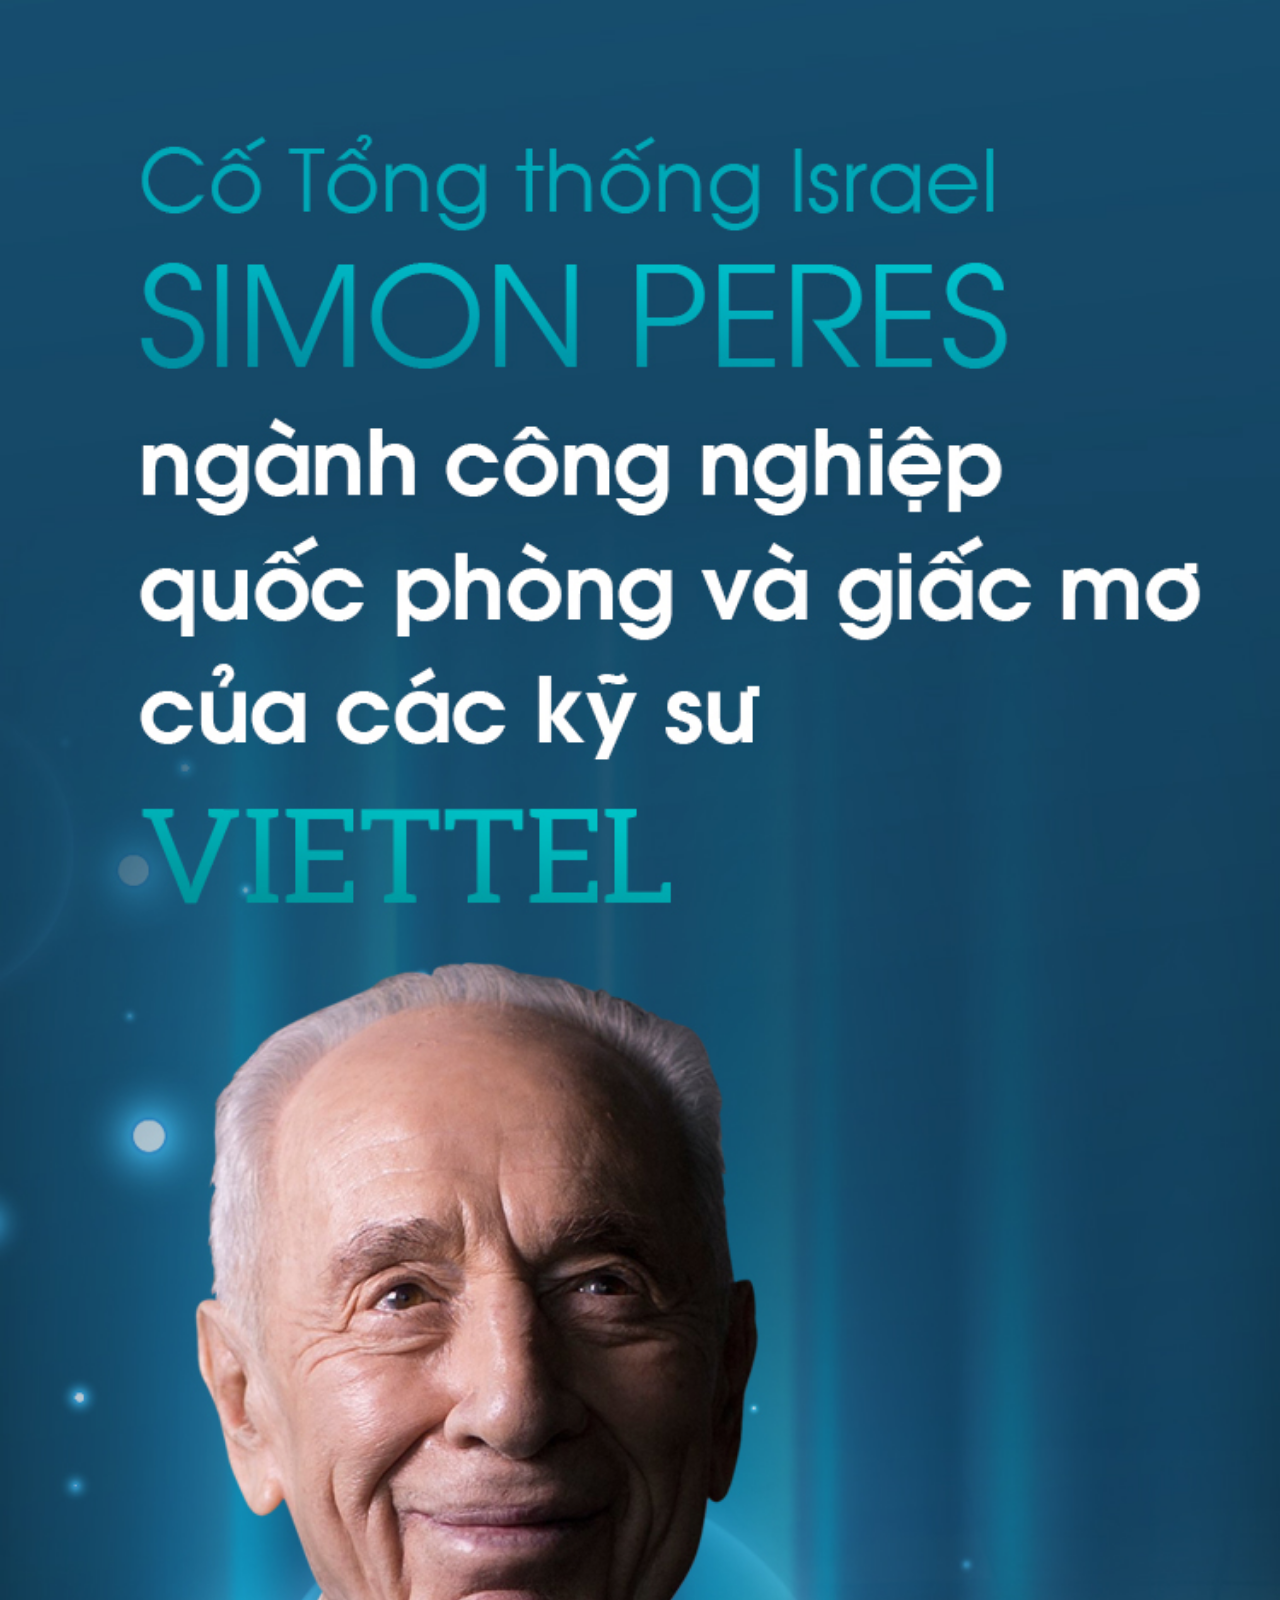
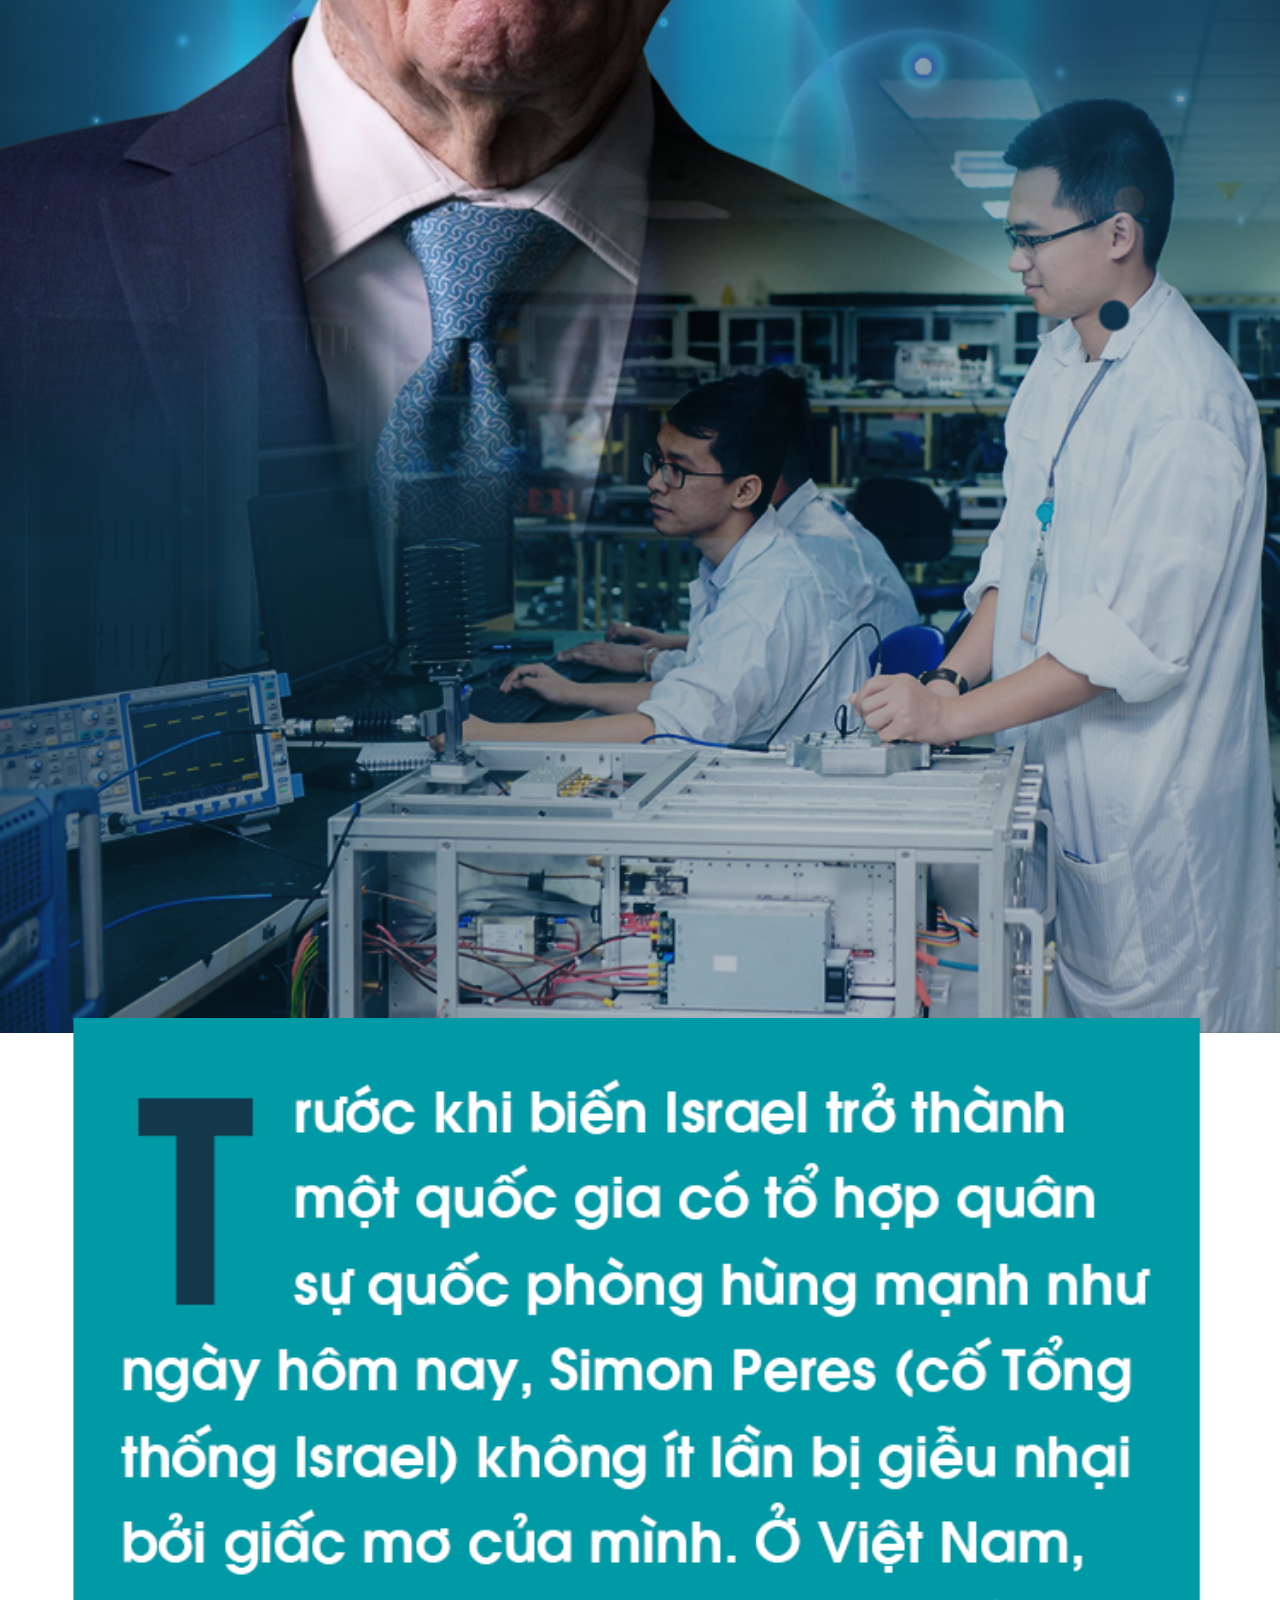
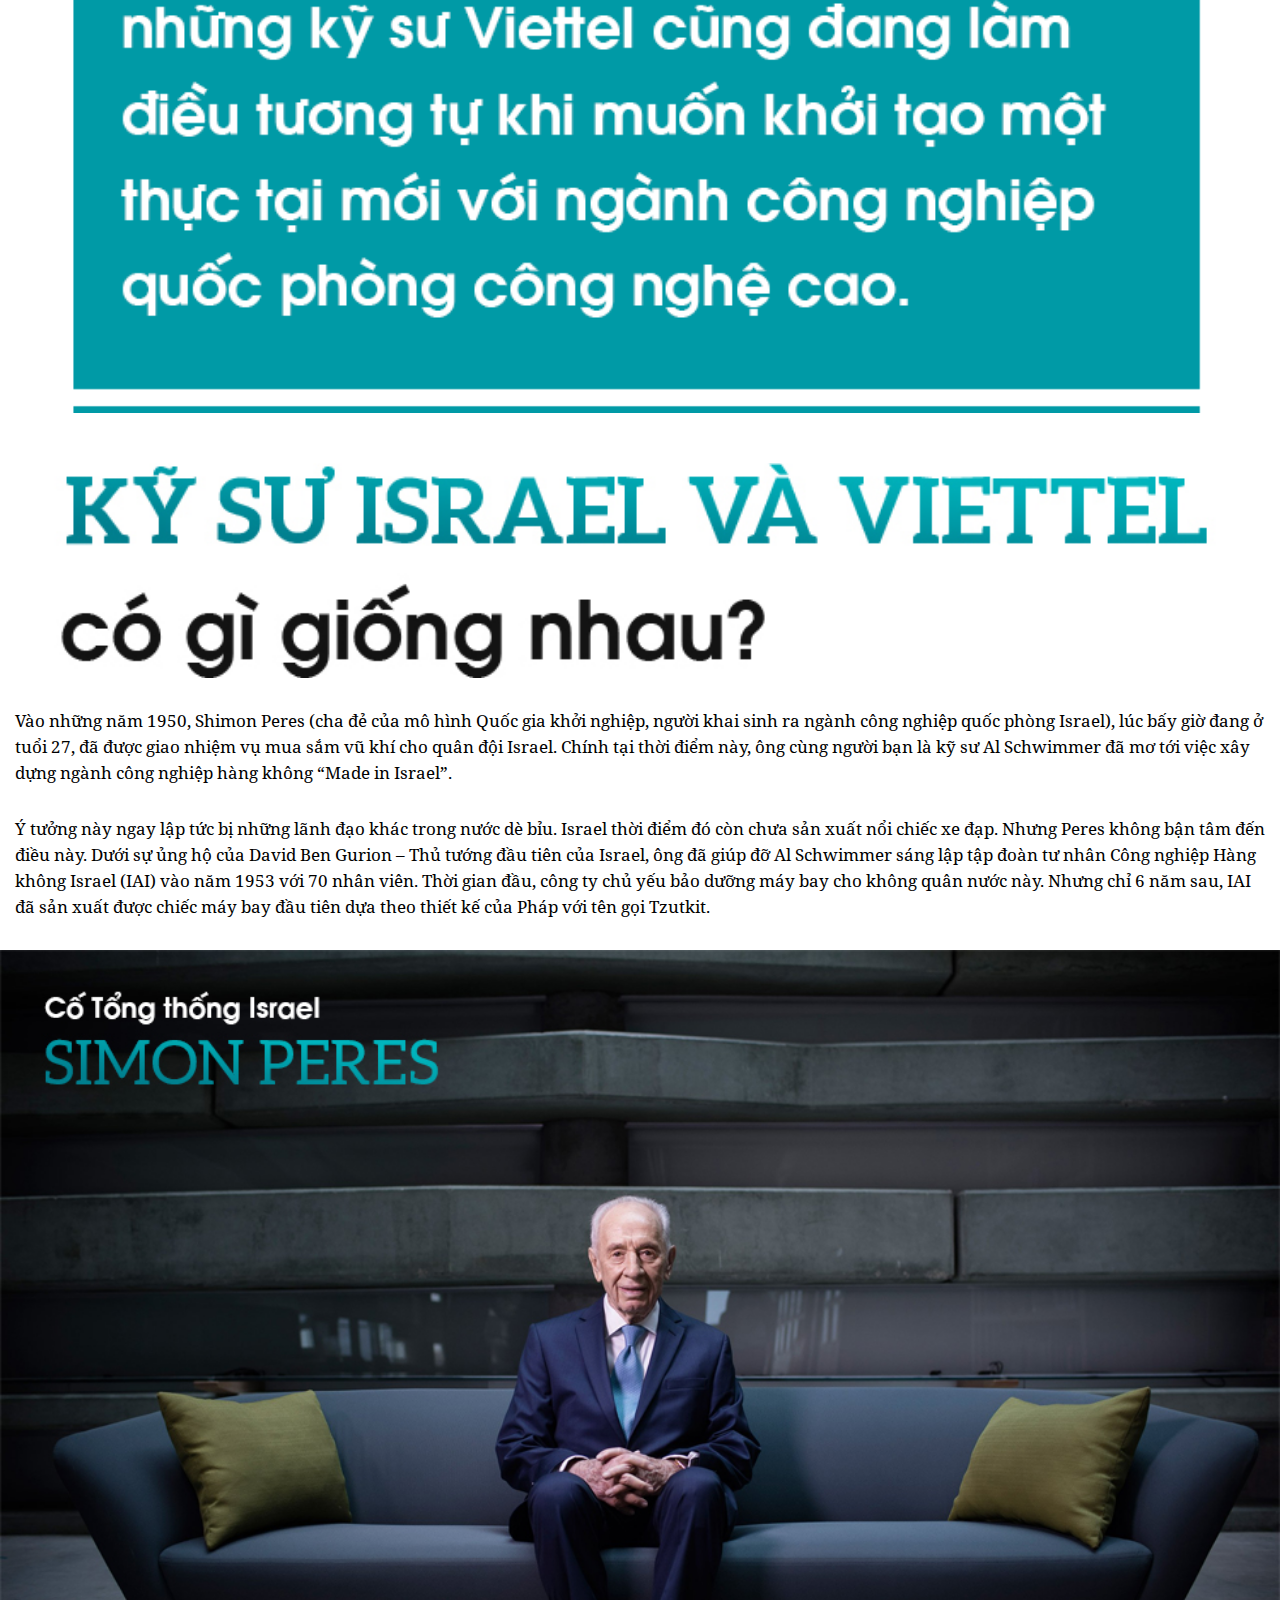
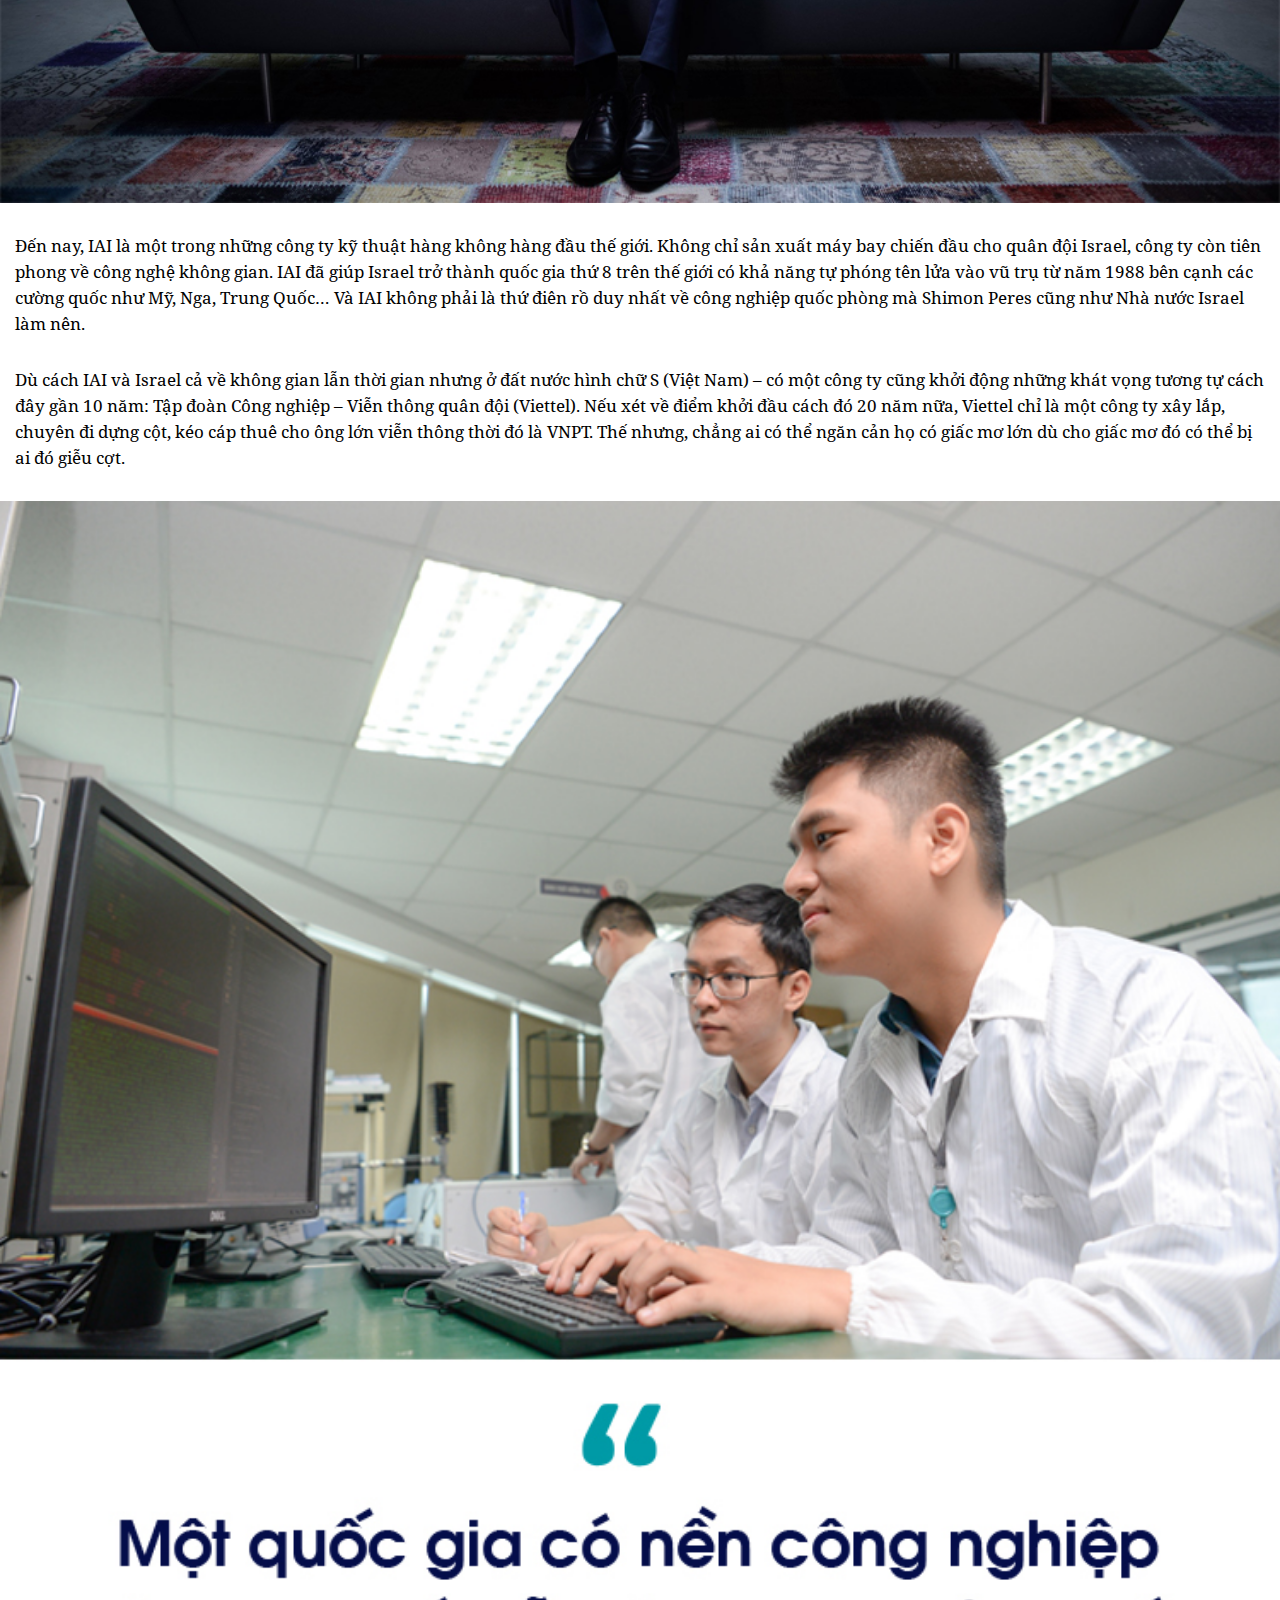
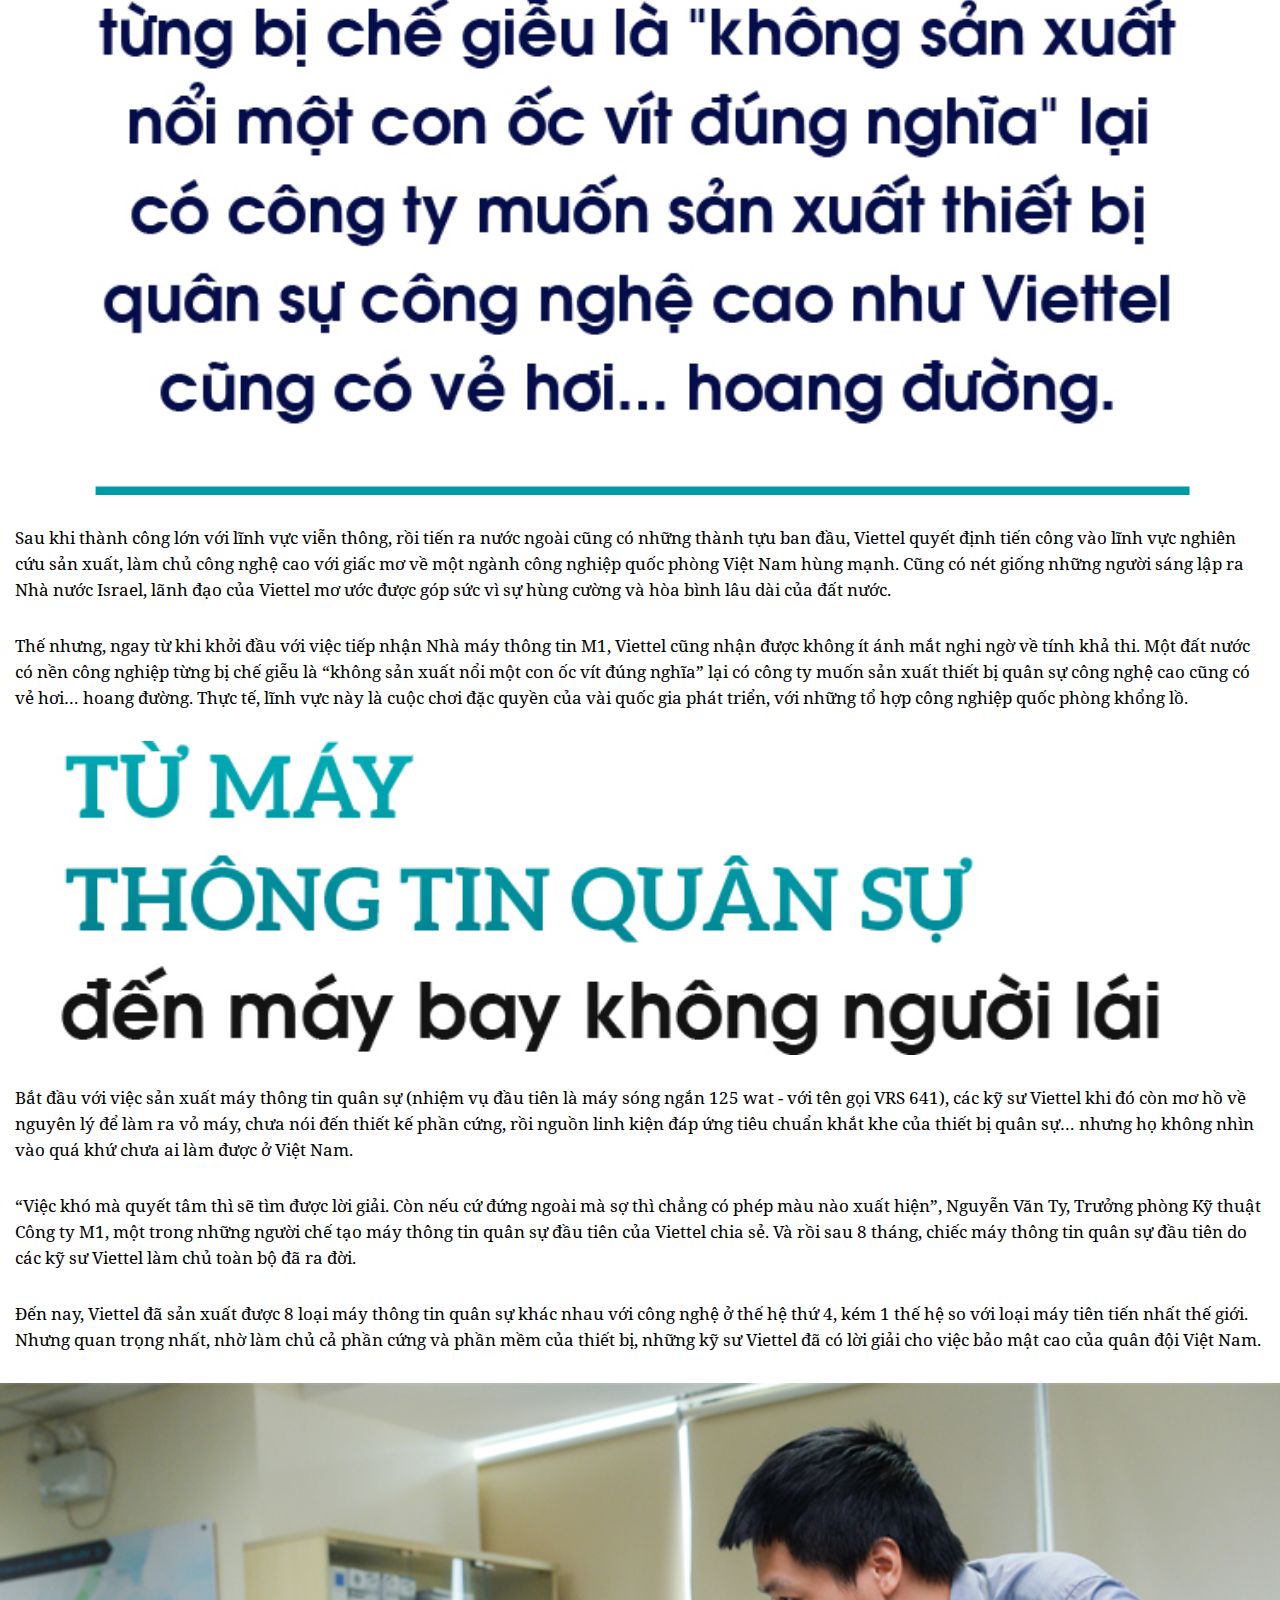
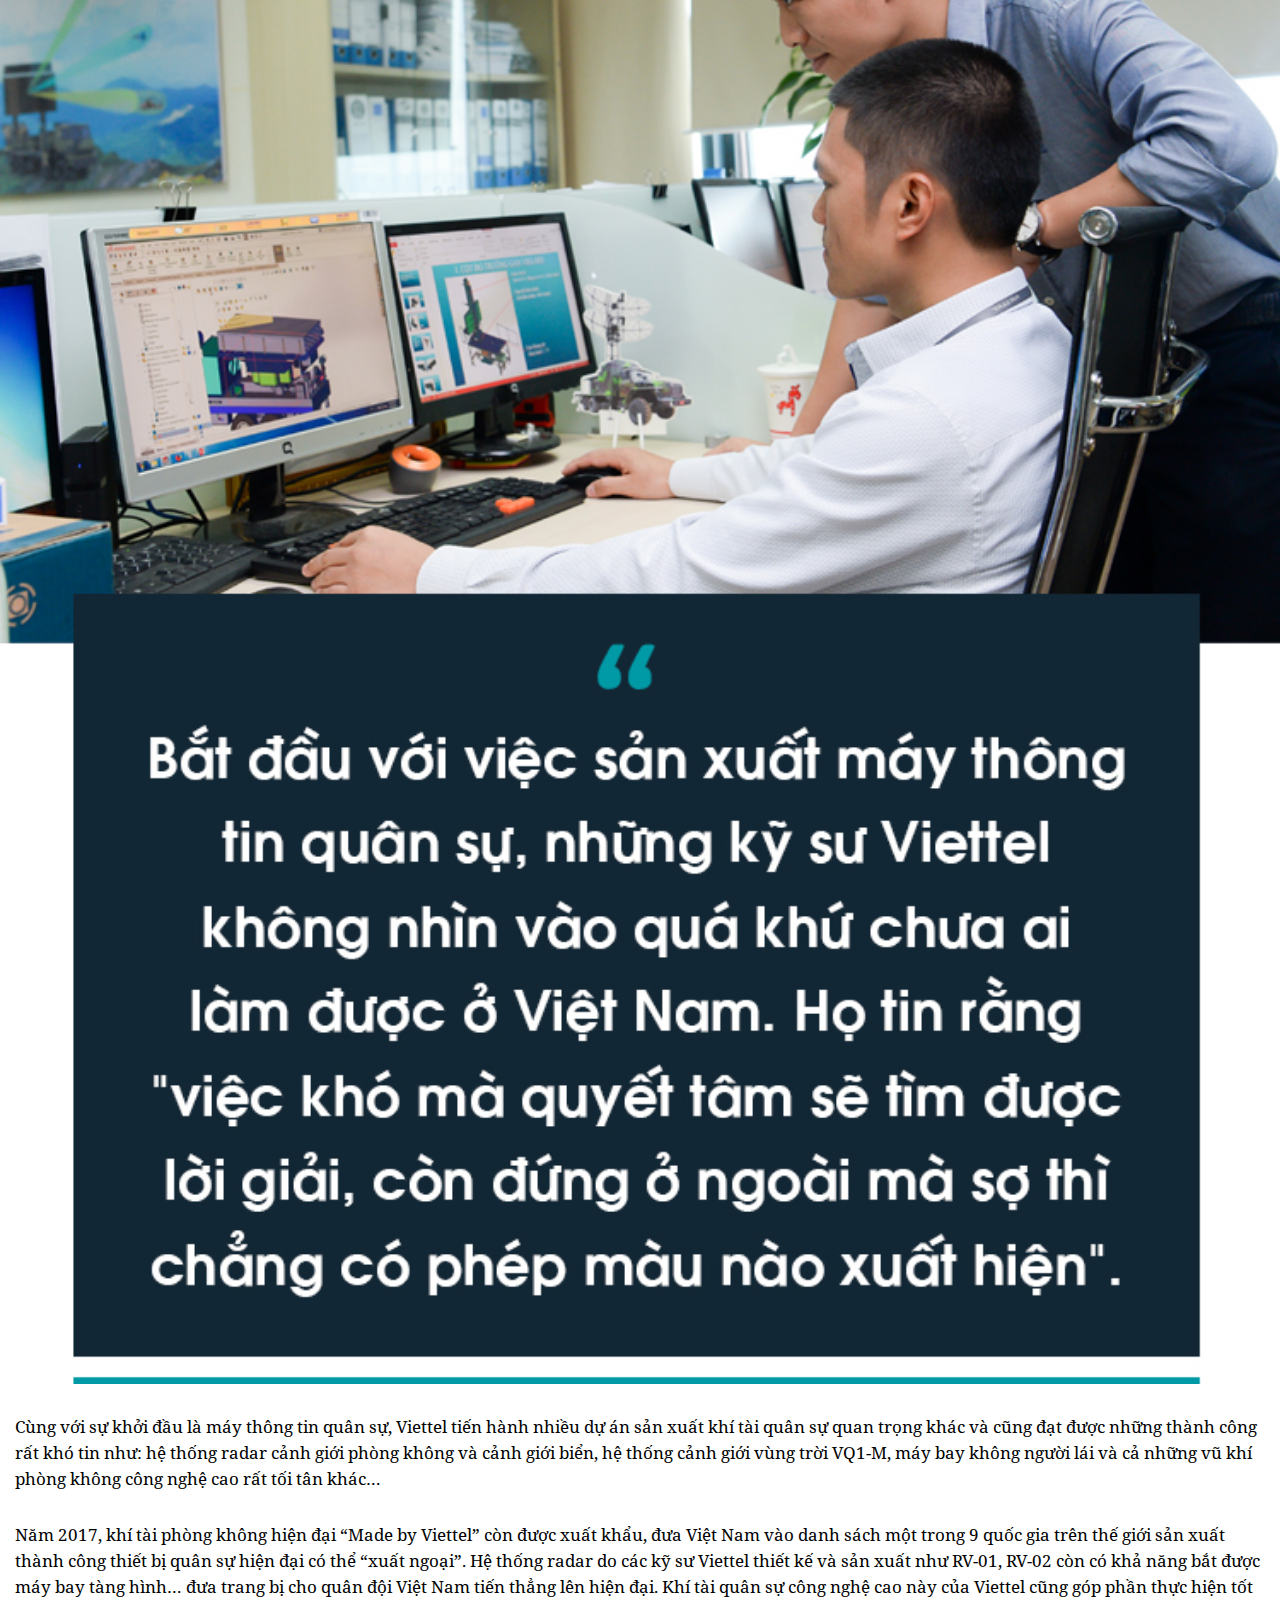
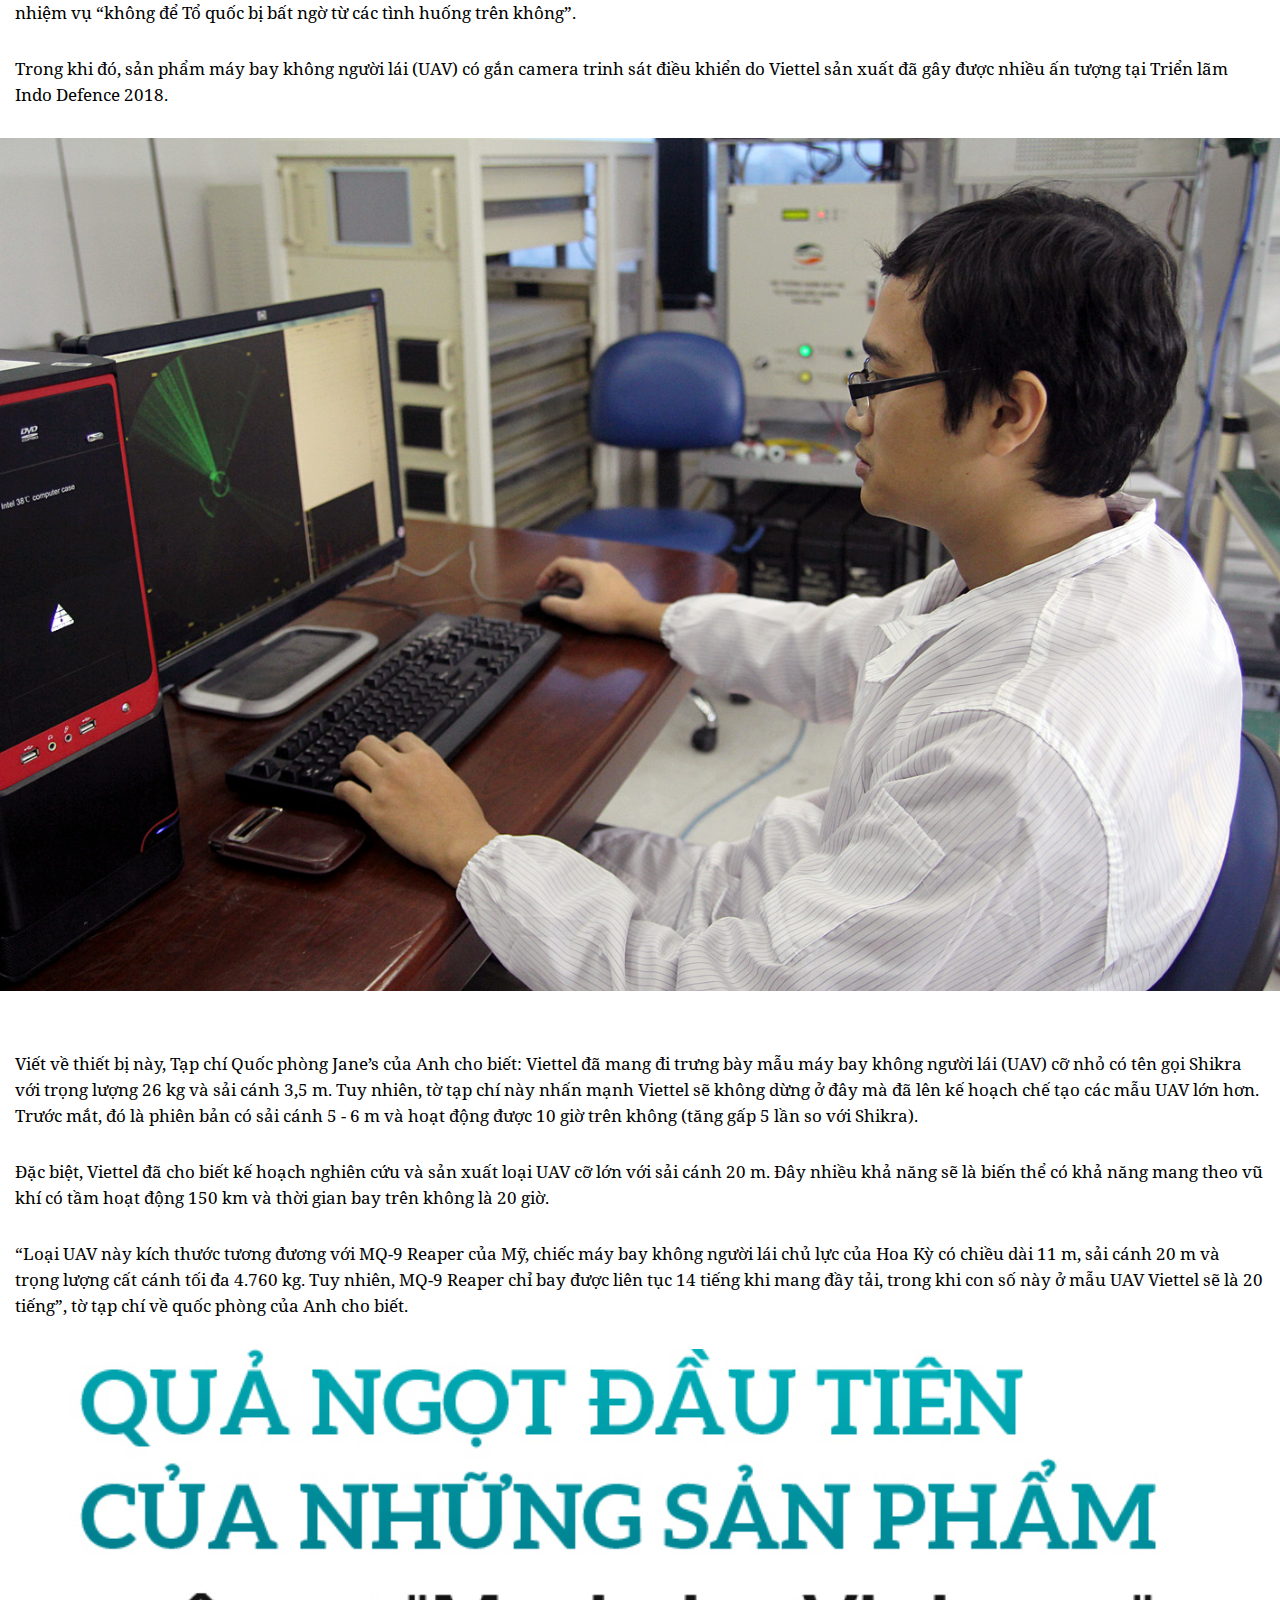
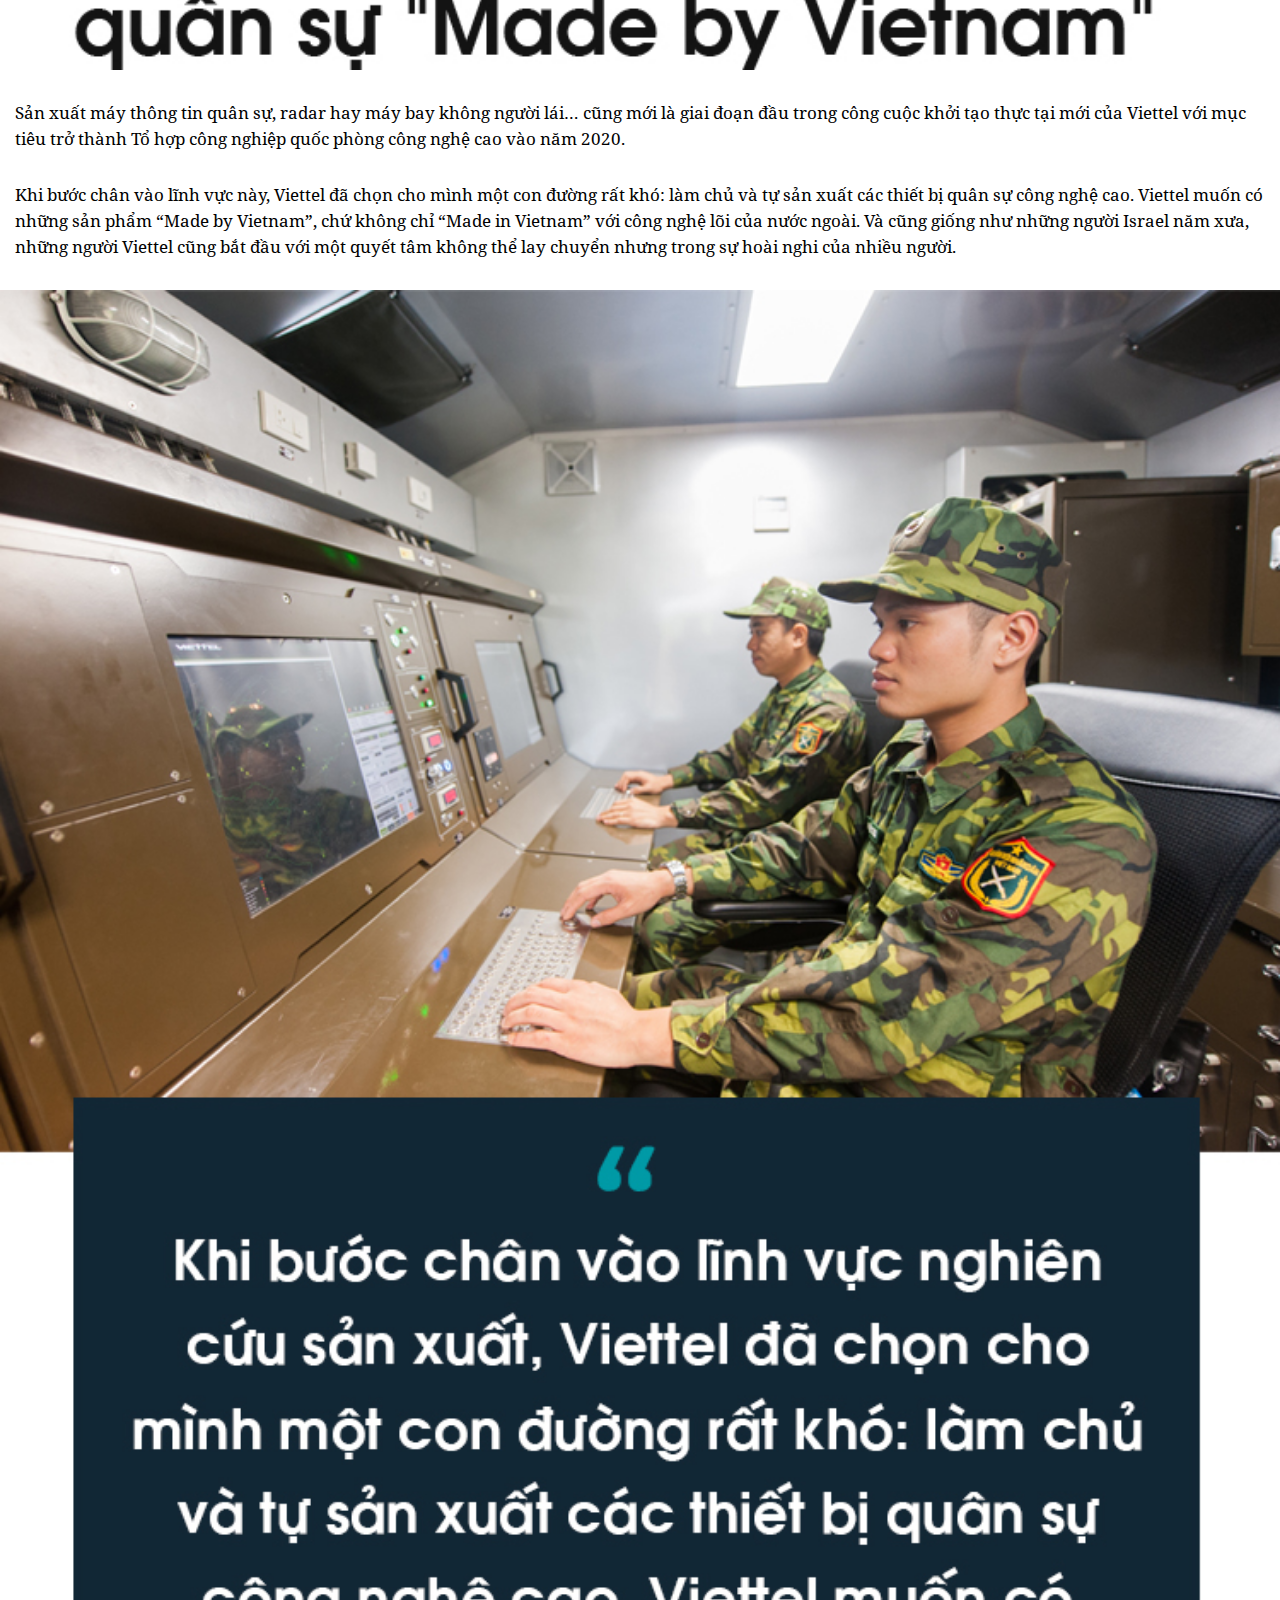
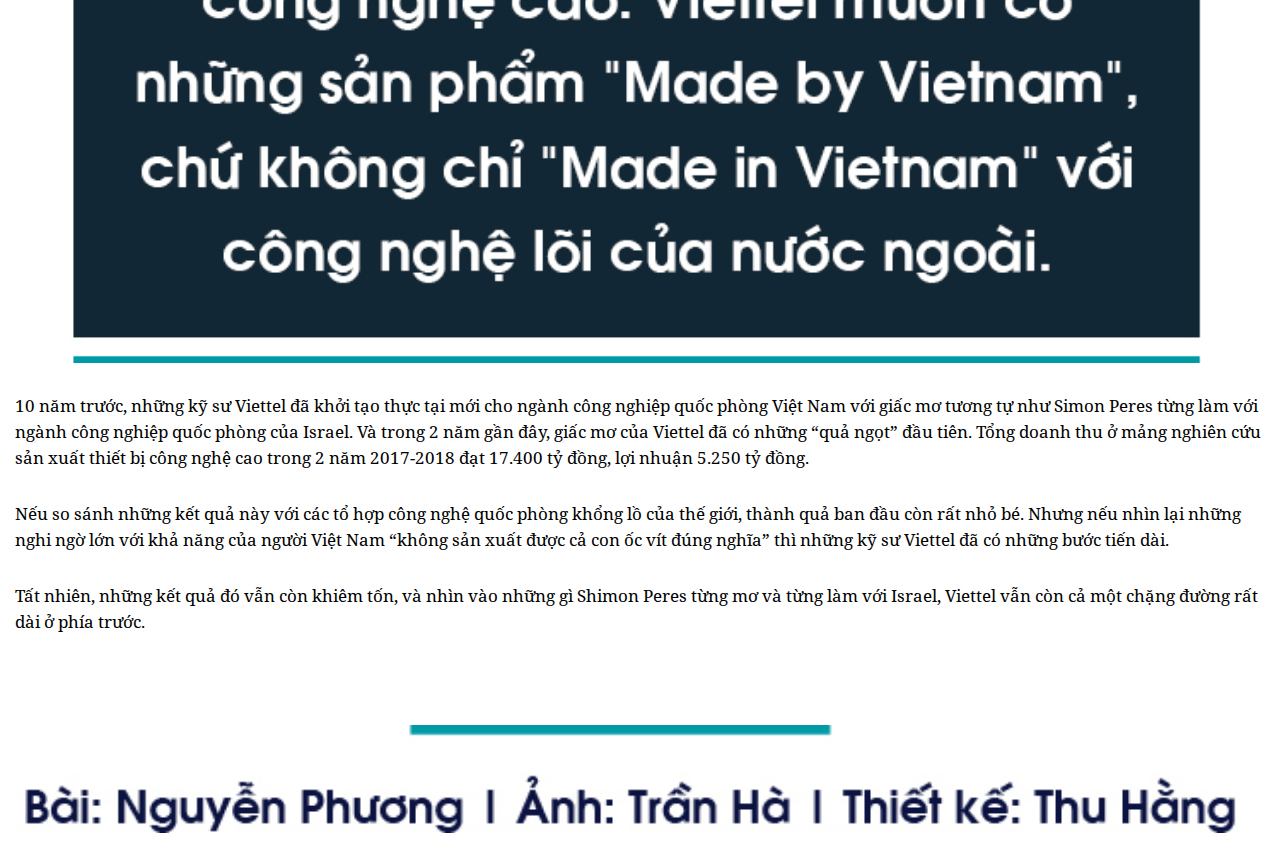
==== mobile/index.html @ f523ae8d "z" ====
<!DOCTYPE html>
<html lang="en">
<head>
    <meta charset="UTF-8">
    <meta name="viewport" content="width=device-width, initial-scale=1.0">
    <meta http-equiv="X-UA-Compatible" content="ie=edge">
    <title>Cố Tổng thống Israel Simon Peres, ngành công nghệ quốc phòng và giấc mơ của các kỹ sư Viettel</title>
    <link rel="stylesheet" href="css/reset.css">
    <link rel="stylesheet" href="css/fonts.css">
    <link rel="stylesheet" href="css/style.css">
    <script src="js/jquery-3.3.1.min.js"></script>
</head>
<body>
    <div class="emag-wrapper">
        <div class="emag-cover">
            <img src="images/cover.jpg" alt="">
        </div>

        <div class="emag-sapo">
            <img src="images/sapo.png" alt="">
        </div>

        <div class="emag-main">
            <div class="emag-title">
                <img src="images/title-1.jpg" alt="">
            </div>

            <div class="emag-content">
                <p>Vào những năm 1950, Shimon Peres (cha đẻ của mô hình Quốc gia khởi nghiệp, người khai sinh ra ngành công nghiệp quốc phòng Israel), lúc bấy giờ đang ở tuổi 27, đã được giao nhiệm vụ mua sắm vũ khí cho quân đội Israel. Chính tại thời điểm này, ông cùng người bạn là kỹ sư Al Schwimmer đã mơ tới việc xây dựng ngành công nghiệp hàng không “Made in Israel”.</p>

                <p>Ý tưởng này ngay lập tức bị những lãnh đạo khác trong nước dè bỉu. Israel thời điểm đó còn chưa sản xuất nổi chiếc xe đạp. Nhưng Peres không bận tâm đến điều này. Dưới sự ủng hộ của David Ben Gurion – Thủ tướng đầu tiên của Israel, ông đã giúp đỡ Al Schwimmer sáng lập tập đoàn tư nhân Công nghiệp Hàng không Israel (IAI) vào năm 1953 với 70 nhân viên. Thời gian đầu, công ty chủ yếu bảo dưỡng máy bay cho không quân nước này. Nhưng chỉ 6 năm sau, IAI đã sản xuất được chiếc máy bay đầu tiên dựa theo thiết kế của Pháp với tên gọi Tzutkit.</p>
            </div>

            <img src="images/img-1.jpg" alt="">

            <div class="emag-content">
                <p>Đến nay, IAI là một trong những công ty kỹ thuật hàng không hàng đầu thế giới. Không chỉ sản xuất máy bay chiến đầu cho quân đội Israel, công ty còn tiên phong về công nghệ không gian. IAI đã giúp Israel trở thành quốc gia thứ 8 trên thế giới có khả năng tự phóng tên lửa vào vũ trụ từ năm 1988 bên cạnh các cường quốc như Mỹ, Nga, Trung Quốc… Và IAI không phải là thứ điên rồ duy nhất về công nghiệp quốc phòng mà Shimon Peres cũng như Nhà nước Israel làm nên.</p>
                    
                <p>Dù cách IAI và Israel cả về không gian lẫn thời gian nhưng ở đất nước hình chữ S (Việt Nam) – có một công ty cũng khởi động những khát vọng tương tự cách đây gần 10 năm: Tập đoàn Công nghiệp – Viễn thông quân đội (Viettel). Nếu xét về điểm khởi đầu cách đó 20 năm nữa, Viettel chỉ là một công ty xây lắp, chuyên đi dựng cột, kéo cáp thuê cho ông lớn viễn thông thời đó là VNPT. Thế nhưng, chẳng ai có thể ngăn cản họ có giấc mơ lớn dù cho giấc mơ đó có thể bị ai đó giễu cợt.</p>
            </div>

            <img src="images/img-2.jpg" alt="">

            <div class="emag-content">
                <p>Sau khi thành công lớn với lĩnh vực viễn thông, rồi tiến ra nước ngoài cũng có những thành tựu ban đầu, Viettel quyết định tiến công vào lĩnh vực nghiên cứu sản xuất, làm chủ công nghệ cao với giấc mơ về một ngành công nghiệp quốc phòng Việt Nam hùng mạnh. Cũng có nét giống những người sáng lập ra Nhà nước Israel, lãnh đạo của Viettel mơ ước được góp sức vì sự hùng cường và hòa bình lâu dài của đất nước.</p>

                <p>Thế nhưng, ngay từ khi khởi đầu với việc tiếp nhận Nhà máy thông tin M1, Viettel cũng nhận được không ít ánh mắt nghi ngờ về tính khả thi. Một đất nước có nền công nghiệp từng bị chế giễu là “không sản xuất nổi một con ốc vít đúng nghĩa” lại có công ty muốn sản xuất thiết bị quân sự công nghệ cao cũng có vẻ hơi… hoang đường. Thực tế, lĩnh vực này là cuộc chơi đặc quyền của vài quốc gia phát triển, với những tổ hợp công nghiệp quốc phòng khổng lồ.</p>
            </div>

            <div class="emag-title">
                <img src="images/title-2.jpg" alt="">
            </div>

            <div class="emag-content">
                <p>Bắt đầu với việc sản xuất máy thông tin quân sự (nhiệm vụ đầu tiên là máy sóng ngắn 125 wat  - với tên gọi VRS 641), các kỹ sư Viettel khi đó còn mơ hồ về nguyên lý để làm ra vỏ máy, chưa nói đến thiết kế phần cứng, rồi nguồn linh kiện đáp ứng tiêu chuẩn khắt khe của thiết bị quân sự… nhưng họ không nhìn vào quá khứ chưa ai làm được ở Việt Nam.</p>

                <p>“Việc khó mà quyết tâm thì sẽ tìm được lời giải. Còn nếu cứ đứng ngoài mà sợ thì chẳng có phép màu nào xuất hiện”, Nguyễn Văn Ty, Trưởng phòng Kỹ thuật Công ty M1, một trong những người chế tạo máy thông tin quân sự đầu tiên của Viettel chia sẻ. Và rồi sau 8 tháng, chiếc máy thông tin quân sự đầu tiên do các kỹ sư Viettel làm chủ toàn bộ đã ra đời.</p>

                <p>Đến nay, Viettel đã sản xuất được 8 loại máy thông tin quân sự khác nhau với công nghệ ở thế hệ thứ 4, kém 1 thế hệ so với loại máy tiên tiến nhất thế giới. Nhưng quan trọng nhất, nhờ làm chủ cả phần cứng và phần mềm của thiết bị, những kỹ sư Viettel đã có lời giải cho việc bảo mật cao của quân đội Việt Nam.</p>
            </div>

            <img src="images/img-3.jpg" alt="">

            <div class="emag-content">
                <p>Cùng với sự khởi đầu là máy thông tin quân sự, Viettel tiến hành nhiều dự án sản xuất khí tài quân sự quan trọng khác và cũng đạt được những thành công rất khó tin như: hệ thống radar cảnh giới phòng không và cảnh giới biển, hệ thống cảnh giới vùng trời VQ1-M, máy bay không người lái và cả những vũ khí phòng không công nghệ cao rất tối tân khác…</p>

                <p>Năm 2017, khí tài phòng không hiện đại “Made by Viettel” còn được xuất khẩu, đưa Việt Nam vào danh sách một trong 9 quốc gia trên thế giới sản xuất thành công thiết bị quân sự hiện đại có thể “xuất ngoại”. Hệ thống radar do các kỹ sư Viettel thiết kế và sản xuất như RV-01, RV-02 còn có khả năng bắt được máy bay tàng hình… đưa trang bị cho quân đội Việt Nam tiến thẳng lên hiện đại. Khí tài quân sự công nghệ cao này của Viettel cũng góp phần thực hiện tốt nhiệm vụ “không để Tổ quốc bị bất ngờ từ các tình huống trên không”.</p>

                <p>Trong khi đó, sản phẩm máy bay không người lái (UAV) có gắn camera trinh sát điều khiển do Viettel sản xuất đã gây được nhiều ấn tượng tại Triển lãm Indo Defence 2018.</p>
            </div>

            <img src="images/img-4.jpg" alt="">

            <img src="images/img-5.jpg" alt="">

            <div class="emag-content">
                <p>Viết về thiết bị này, Tạp chí Quốc phòng Jane’s của Anh cho biết: Viettel đã mang đi trưng bày mẫu máy bay không người lái (UAV) cỡ nhỏ có tên gọi Shikra với trọng lượng 26 kg và sải cánh 3,5 m. Tuy nhiên, tờ tạp chí này nhấn mạnh Viettel sẽ không dừng ở đây mà đã lên kế hoạch chế tạo các mẫu UAV lớn hơn. Trước mắt, đó là phiên bản có sải cánh 5 - 6 m và hoạt động được 10 giờ trên không (tăng gấp 5 lần so với Shikra).</p>

                <p>Đặc biệt, Viettel đã cho biết kế hoạch nghiên cứu và sản xuất loại UAV cỡ lớn với sải cánh 20 m. Đây nhiều khả năng sẽ là biến thể có khả năng mang theo vũ khí có tầm hoạt động 150 km và thời gian bay trên không là 20 giờ.</p>

                <p>“Loại UAV này kích thước tương đương với MQ-9 Reaper của Mỹ, chiếc máy bay không người lái chủ lực của Hoa Kỳ có chiều dài 11 m, sải cánh 20 m và trọng lượng cất cánh tối đa 4.760 kg. Tuy nhiên, MQ-9 Reaper chỉ bay được liên tục 14 tiếng khi mang đầy tải, trong khi con số này ở mẫu UAV Viettel sẽ là 20 tiếng”, tờ tạp chí về quốc phòng của Anh cho biết.</p>
            </div>

            <div class="emag-title">
                <img src="images/title-3.jpg" alt="">
            </div>

            <div class="emag-content">
                <p>Sản xuất máy thông tin quân sự, radar hay máy bay không người lái… cũng mới là giai đoạn đầu trong công cuộc khởi tạo thực tại mới của Viettel với mục tiêu trở thành Tổ hợp công nghiệp quốc phòng công nghệ cao vào năm 2020.</p>

                <p>Khi bước chân vào lĩnh vực này, Viettel đã chọn cho mình một con đường rất khó: làm chủ và tự sản xuất các thiết bị quân sự công nghệ cao. Viettel muốn có những sản phẩm “Made by Vietnam”, chứ không chỉ “Made in Vietnam” với công nghệ lõi của nước ngoài. Và cũng giống như những người Israel năm xưa, những người Viettel cũng bắt đầu với một quyết tâm không thể lay chuyển nhưng trong sự hoài nghi của nhiều người.</p>
            </div>

            <img src="images/img-6.jpg" alt="">

            <div class="emag-content">
                <p>10 năm trước, những kỹ sư Viettel đã khởi tạo thực tại mới cho ngành công nghiệp quốc phòng Việt Nam với giấc mơ tương tự như Simon Peres từng làm với ngành công nghiệp quốc phòng của Israel. Và trong 2 năm gần đây, giấc mơ của Viettel đã có những “quả ngọt” đầu tiên. Tổng doanh thu ở mảng nghiên cứu sản xuất thiết bị công nghệ cao trong 2 năm 2017-2018 đạt 17.400 tỷ đồng, lợi nhuận 5.250 tỷ đồng.</p>

                <p>Nếu so sánh những kết quả này với các tổ hợp công nghệ quốc phòng khổng lồ của thế giới, thành quả ban đầu còn rất nhỏ bé. Nhưng nếu nhìn lại những nghi ngờ lớn với khả năng của người Việt Nam “không sản xuất được cả con ốc vít đúng nghĩa” thì những kỹ sư Viettel đã có những bước tiến dài.</p>

                <p>Tất nhiên, những kết quả đó vẫn còn khiêm tốn, và nhìn vào những gì Shimon Peres từng mơ và từng làm với Israel, Viettel vẫn còn cả một chặng đường rất dài ở phía trước.</p>
            </div>

            <div class="emag-credit">
                <img src="images/credit.jpg" alt="">
            </div>
        </div>
    </div>
</body>
</html>
---- mobile/css/fonts.css ----
@font-face {
    font-family: 'NotoSerif';
    src: url('../fonts/NotoSerif-Regular.ttf') format('truetype');
    font-weight: 400;
}
@font-face {
    font-family: 'NotoSerif';
    src: url('../fonts/NotoSerif-Italic.ttf') format('truetype');
    font-weight: 400;
    font-style: italic;
}
@font-face {
    font-family: 'NotoSerif';
    src: url('../fonts/NotoSerif-Bold.ttf') format('truetype');
    font-weight: 700;
}
@font-face {
    font-family: 'NotoSerif';
    src: url('../fonts/NotoSerif-BoldItalic.ttf') format('truetype');
    font-weight: 700;
    font-style: italic
}
@font-face {
    font-family: 'Gotham';
    src: url('../fonts/Gotham.ttf') format('truetype');
    font-weight: 400;
}
---- mobile/css/style.css ----
*, *::before, *::after {
    margin: 0;
    padding: 0;
    box-sizing: border-box;
    -webkit-box-sizing: border-box;
    -moz-box-sizing: border-box;
}
img {
    vertical-align: middle;
}
.emag-wrapper {
    /* background-color: #ebdec7; */
}
/* .emag-cover {
    padding-top: 46px;
    background-color: #000;
} */
.emag-cover img {
    width: 100%;
}
.emag-sapo {
    margin: -15px auto 50px;
}
.emag-sapo img {
    width: 100%;
}
.emag-quote {
    background-color: #ffe2d9;
    padding: 40px 15px 1px;
}
.emag-quote-head {
    font-family: 'Gotham', sans-serif;
    font-size: 30px;
    color: #343434;
    text-transform: uppercase;
    margin-bottom: 30px
}
.emag-quote-head span {
    display: inline-block;
}
.emag-quote-head span::after {
    content: '';
    display: block;
    width: 100%;
    height: 2px;
    background-color: #665f5d;
}
.emag-quote-text {
    font-family: 'NotoSerif', serif;
    font-style: italic;
    font-size: 17px;
    line-height: 26px;
    margin-bottom: 30px
}
.emag-title {
    margin: 30px auto 0;
}
.emag-title img {
    width: 100%;
}
.emag-content {
    padding: 0 15px;
}
.emag-content p {
    font-family: 'NotoSerif', serif;
    font-size: 17px;
    line-height: 26px;
    margin-bottom: 30px;
}
.emag-content p.bold {
    font-weight: 700;
}
.emag-main img {
    width: 100%;
    margin-bottom: 30px;
}
.emag-fullwidth {
    background: url('../images/bg.jpg') repeat-y center;
    background-size: cover;
    margin-top: 60px;
    padding-top: 30px;
    padding-bottom: 55px;
}
.emag-fullwidth p {
    color: #f1f1f1;
}
.emag-credit {
    margin-top: 90px;
}
.emag-credit p {
    font-size: 14px;
    margin-bottom: 0;
    font-family: 'Gotham', sans-serif;
}
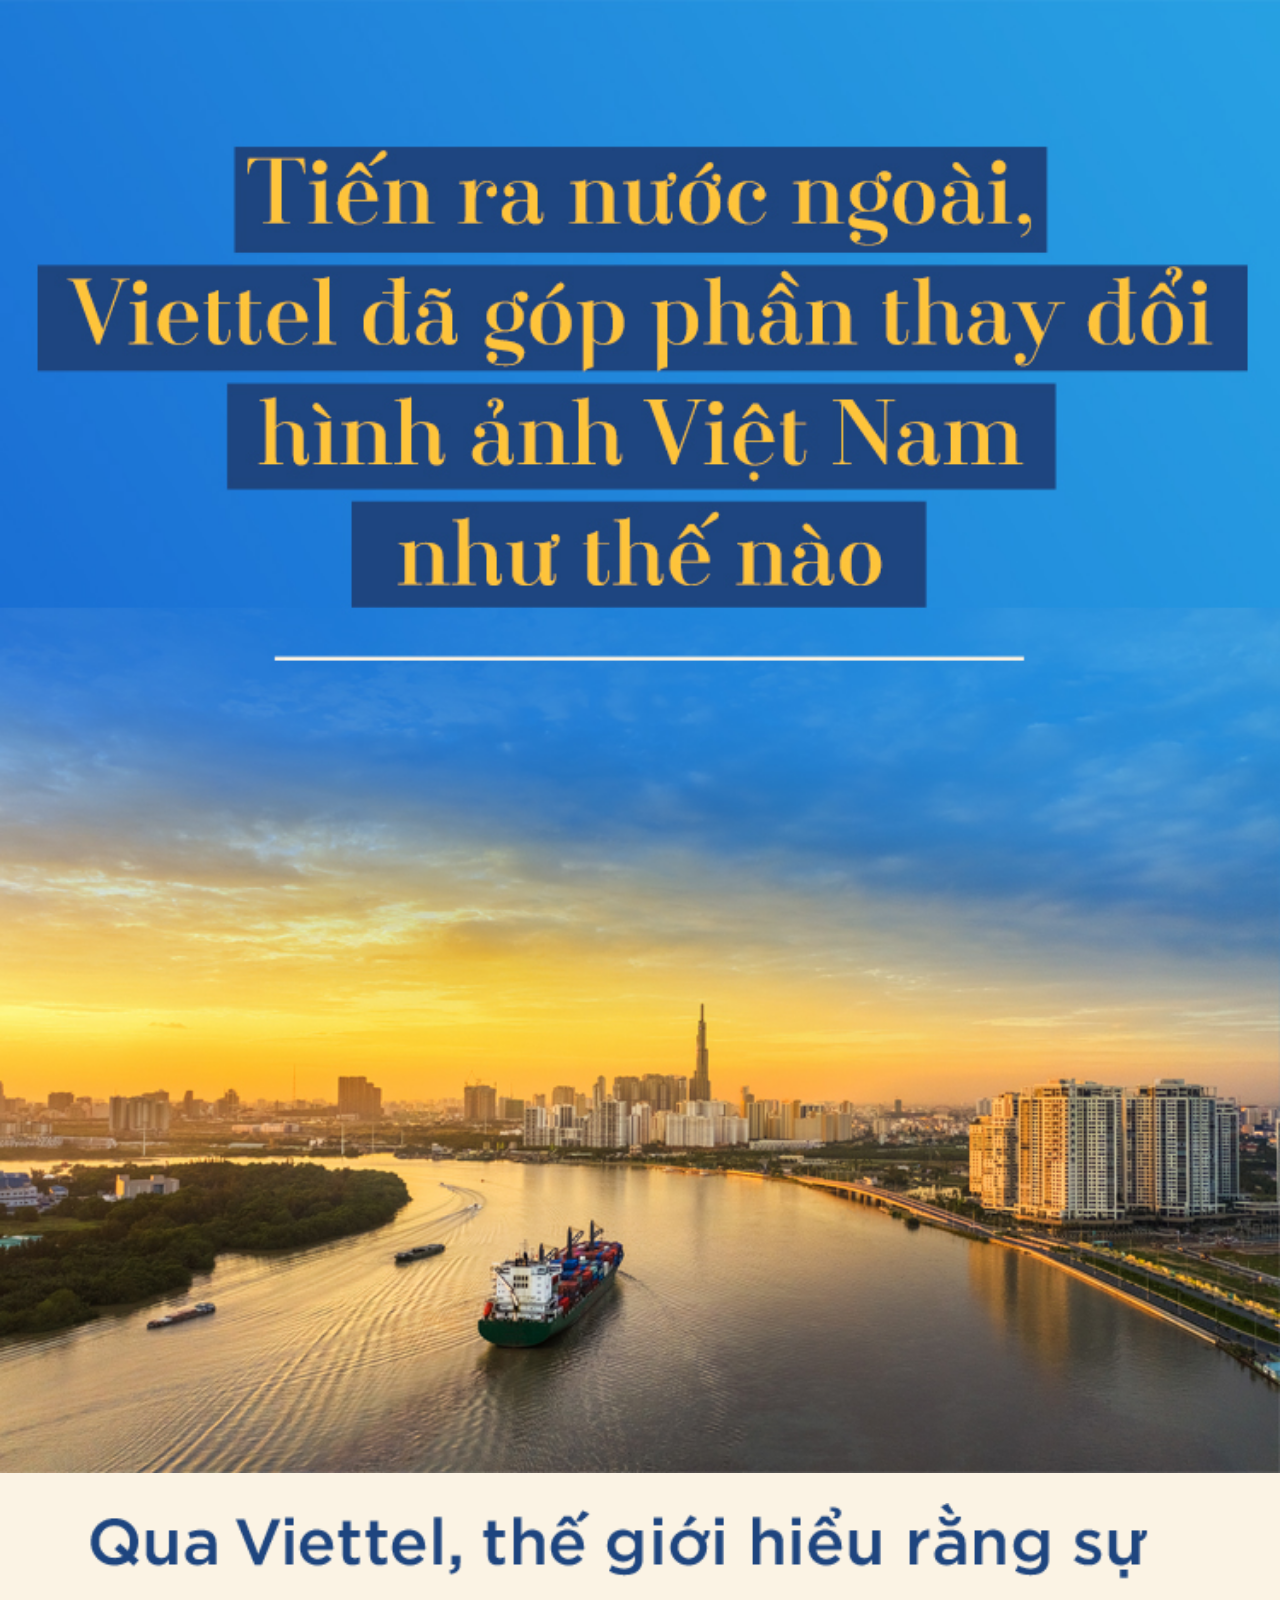
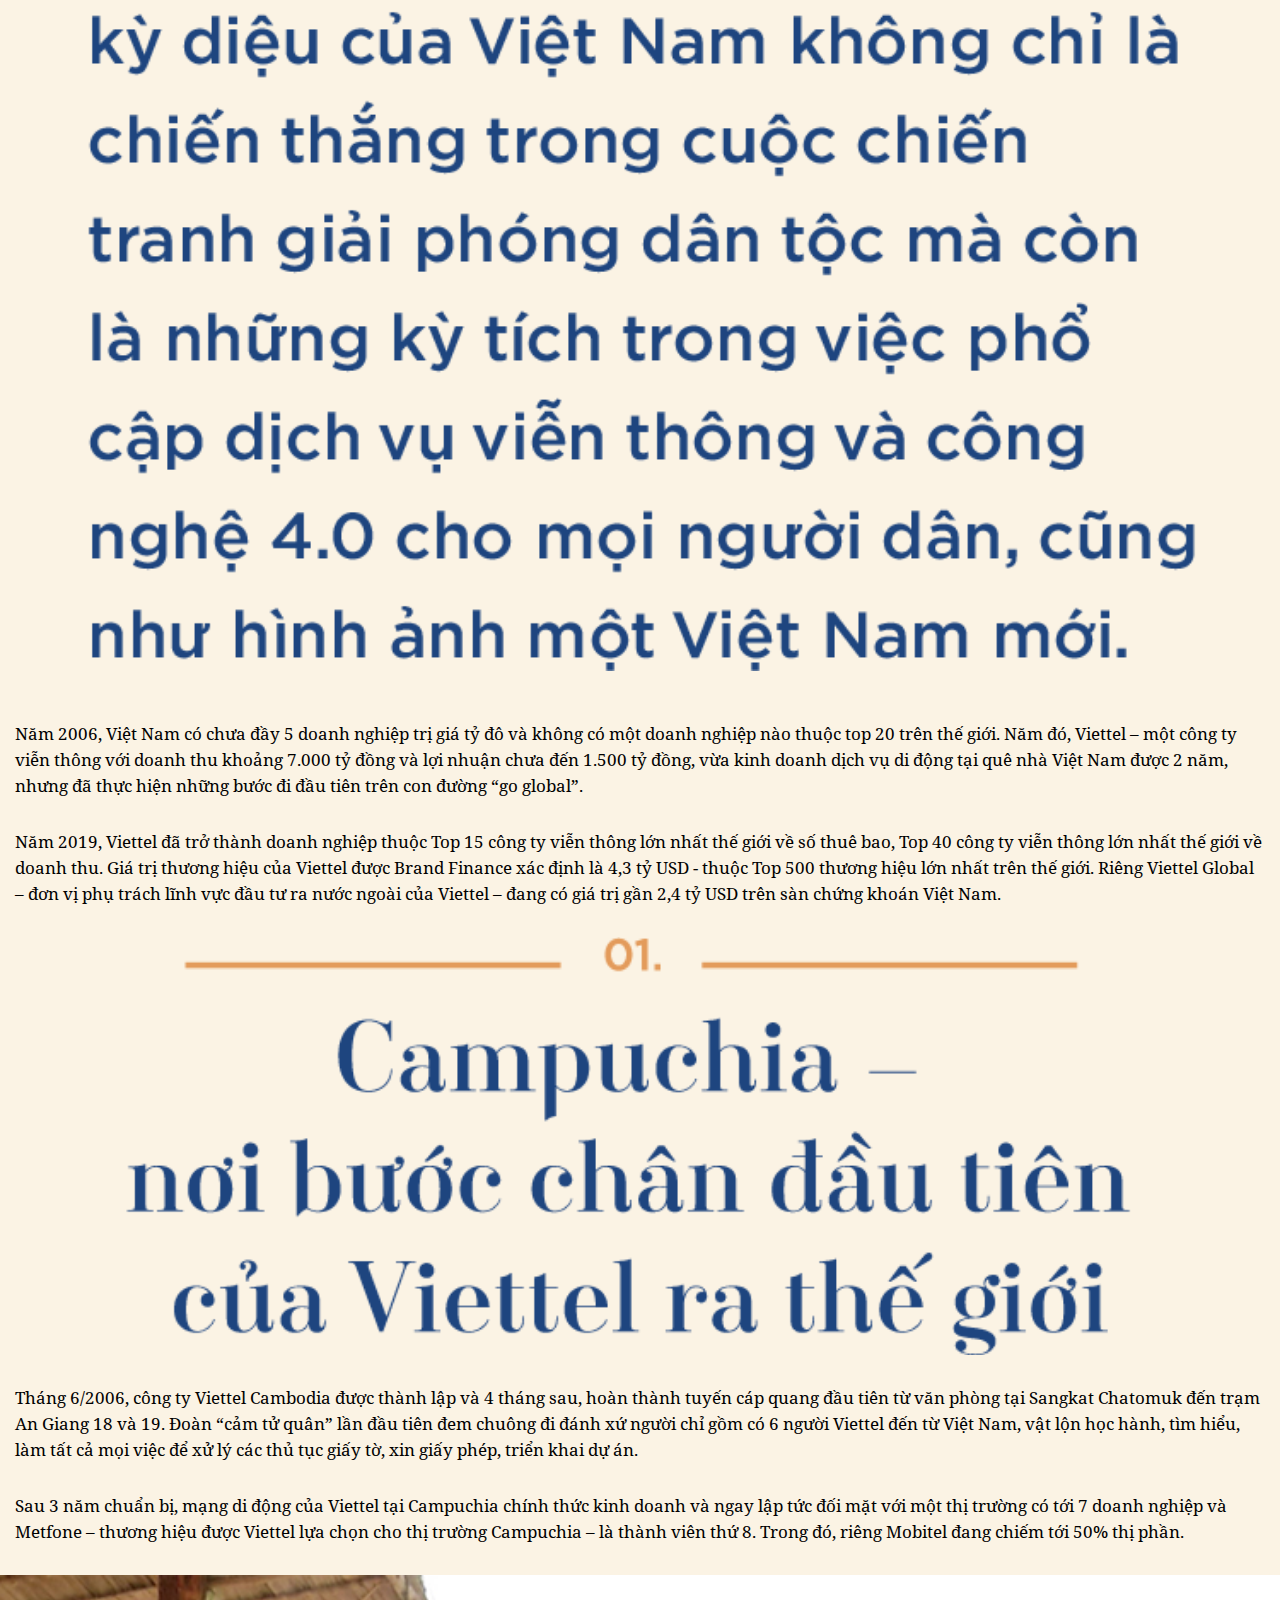
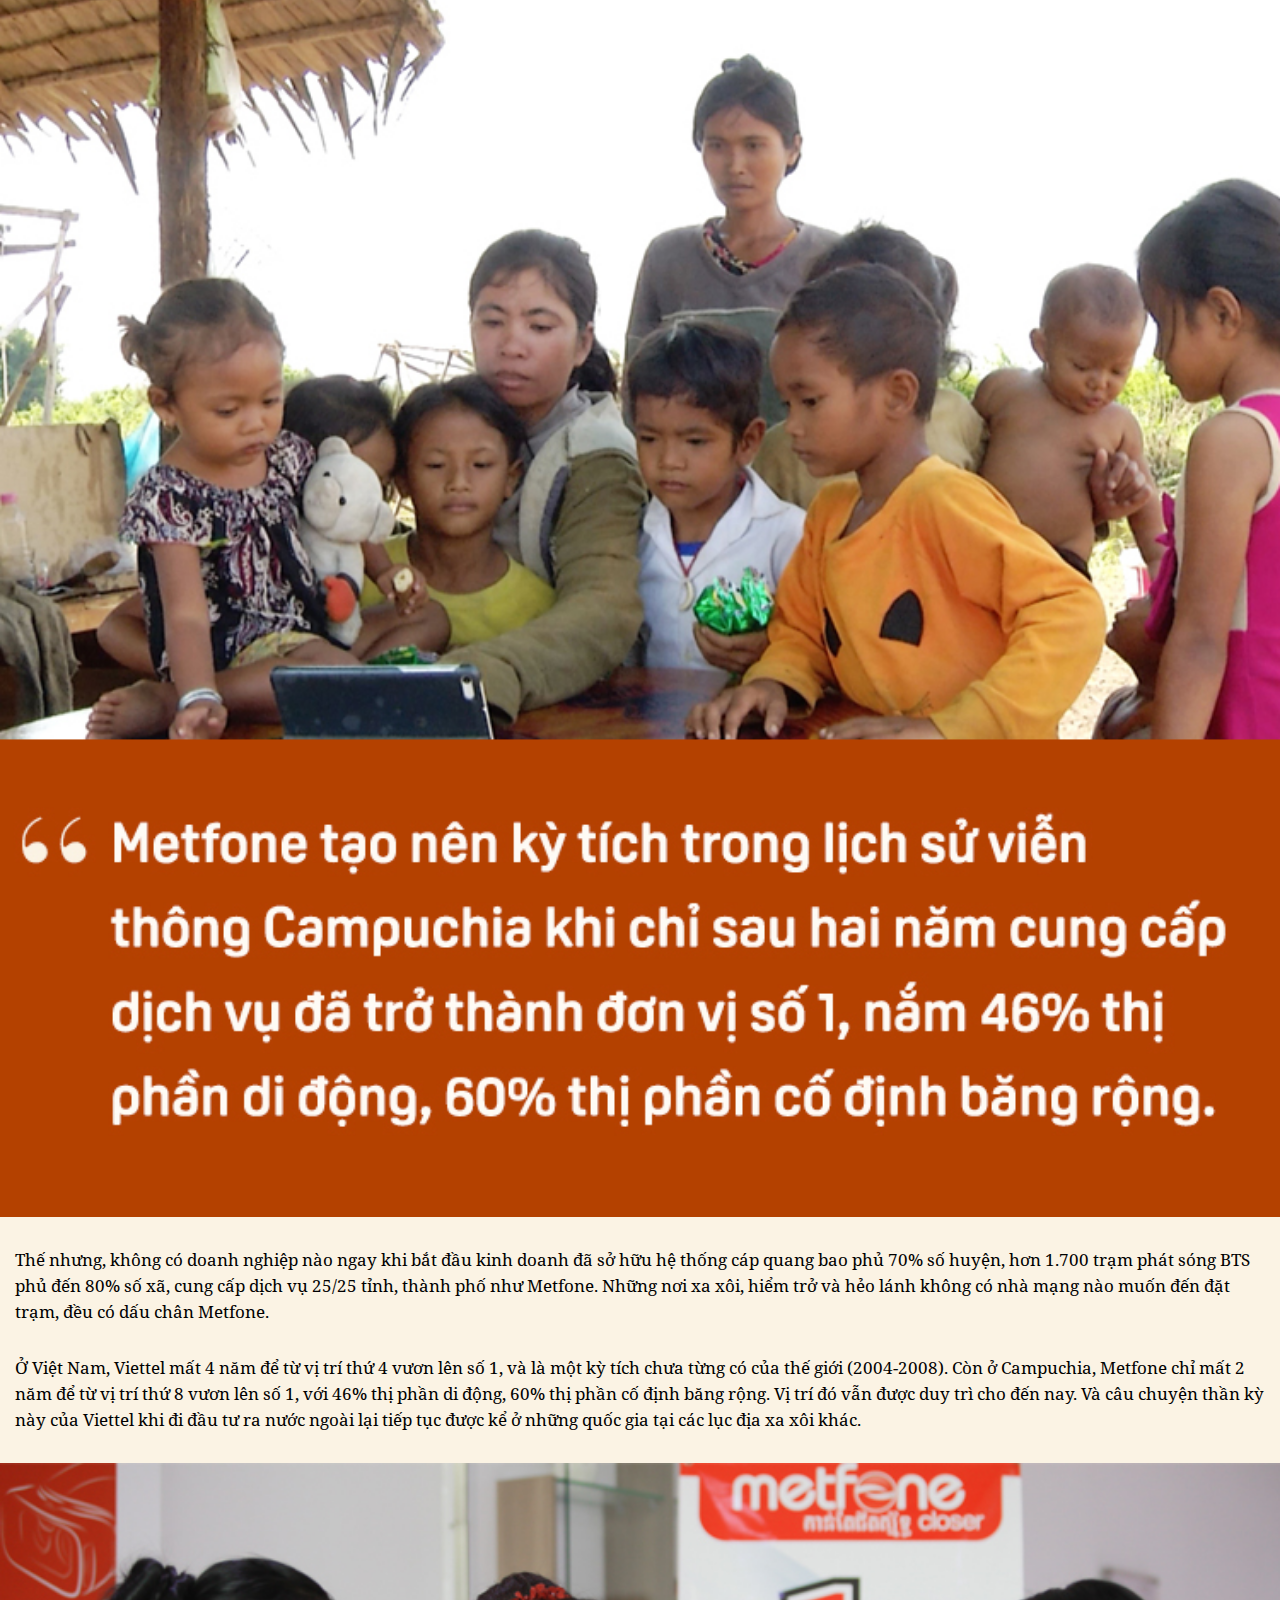
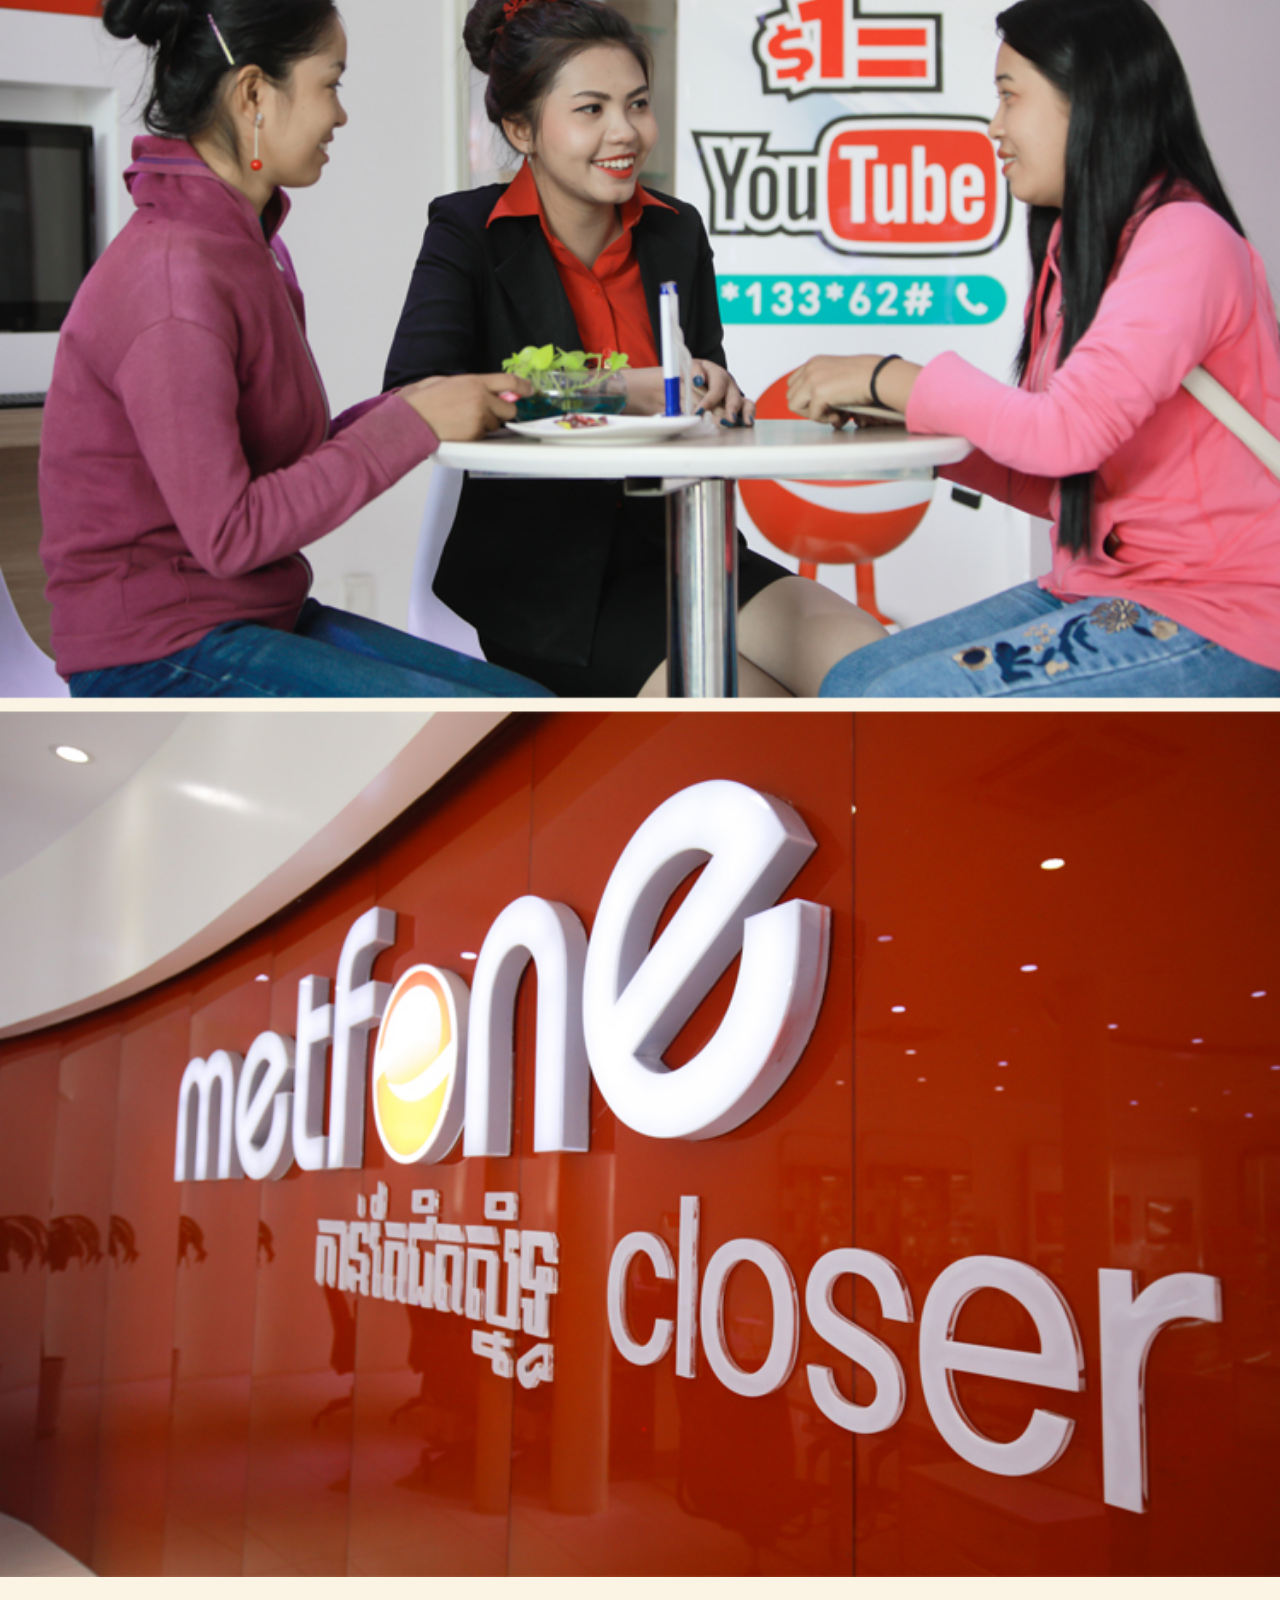
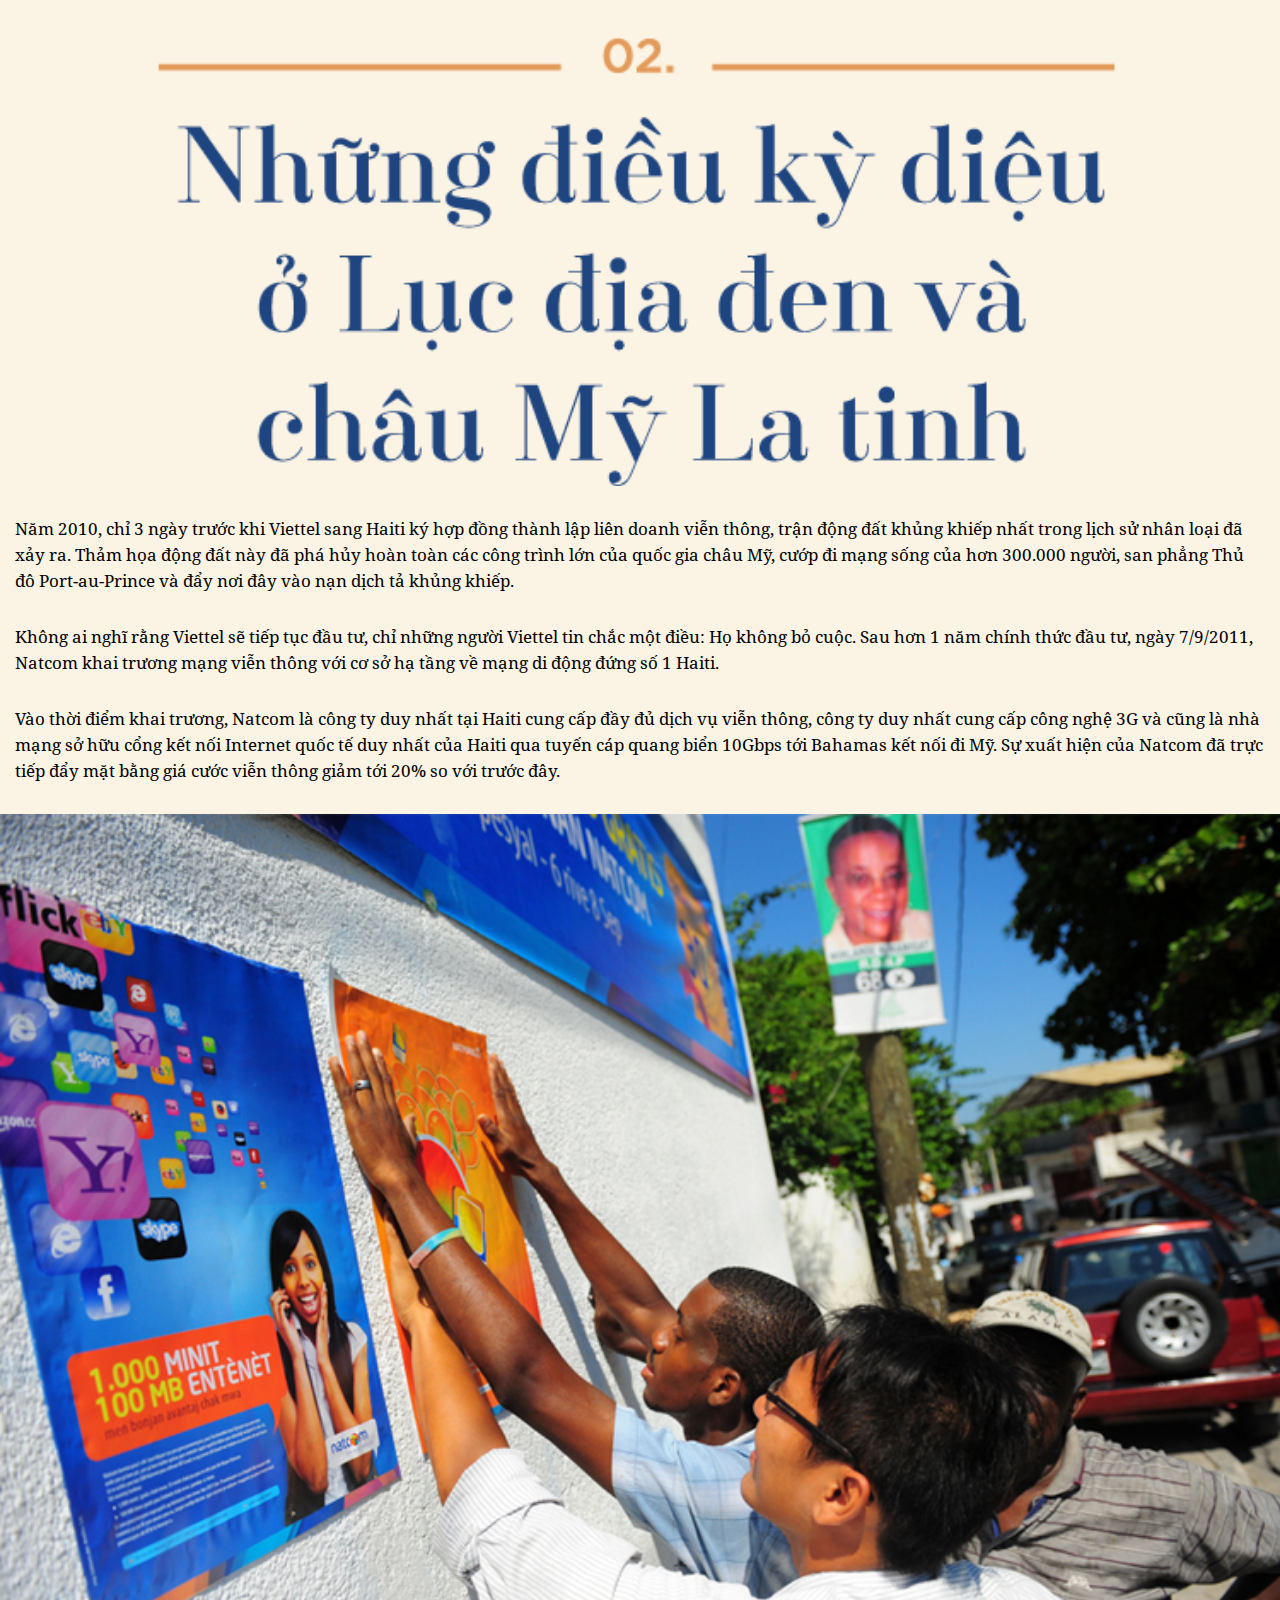
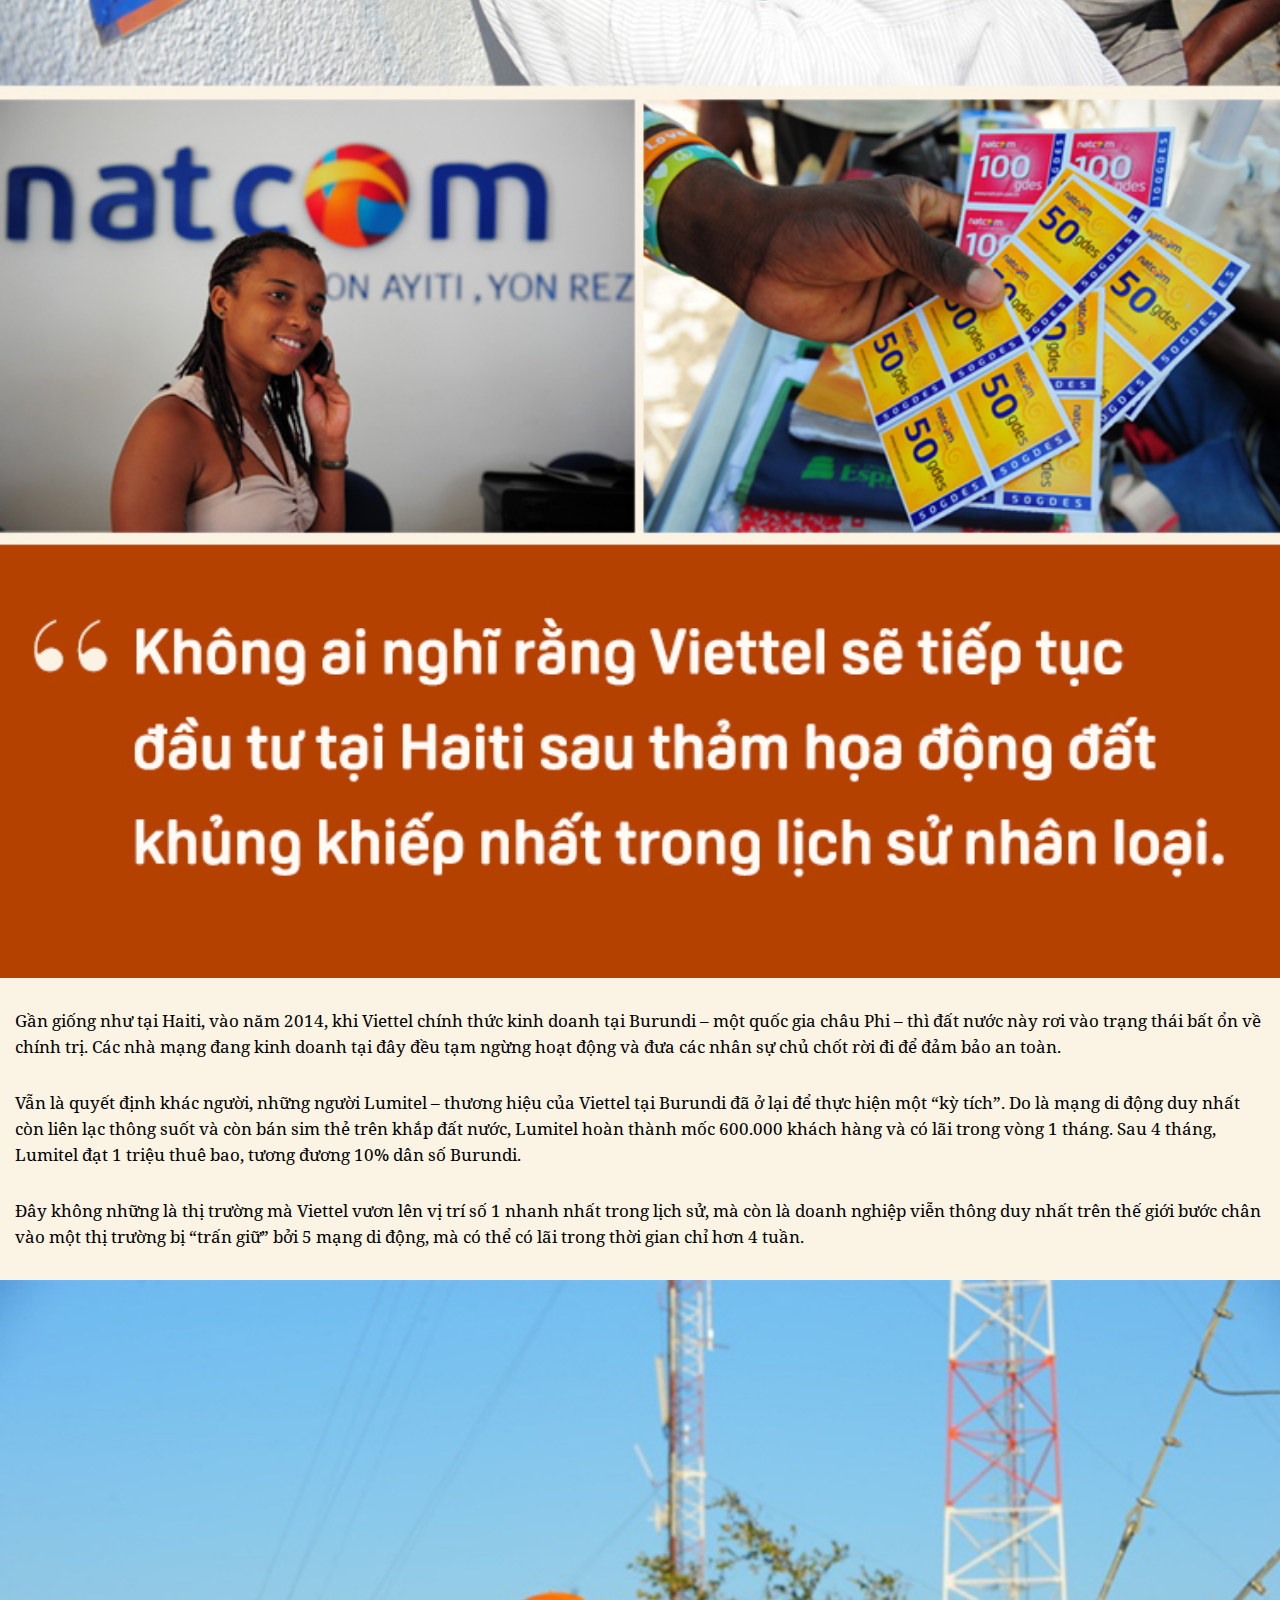
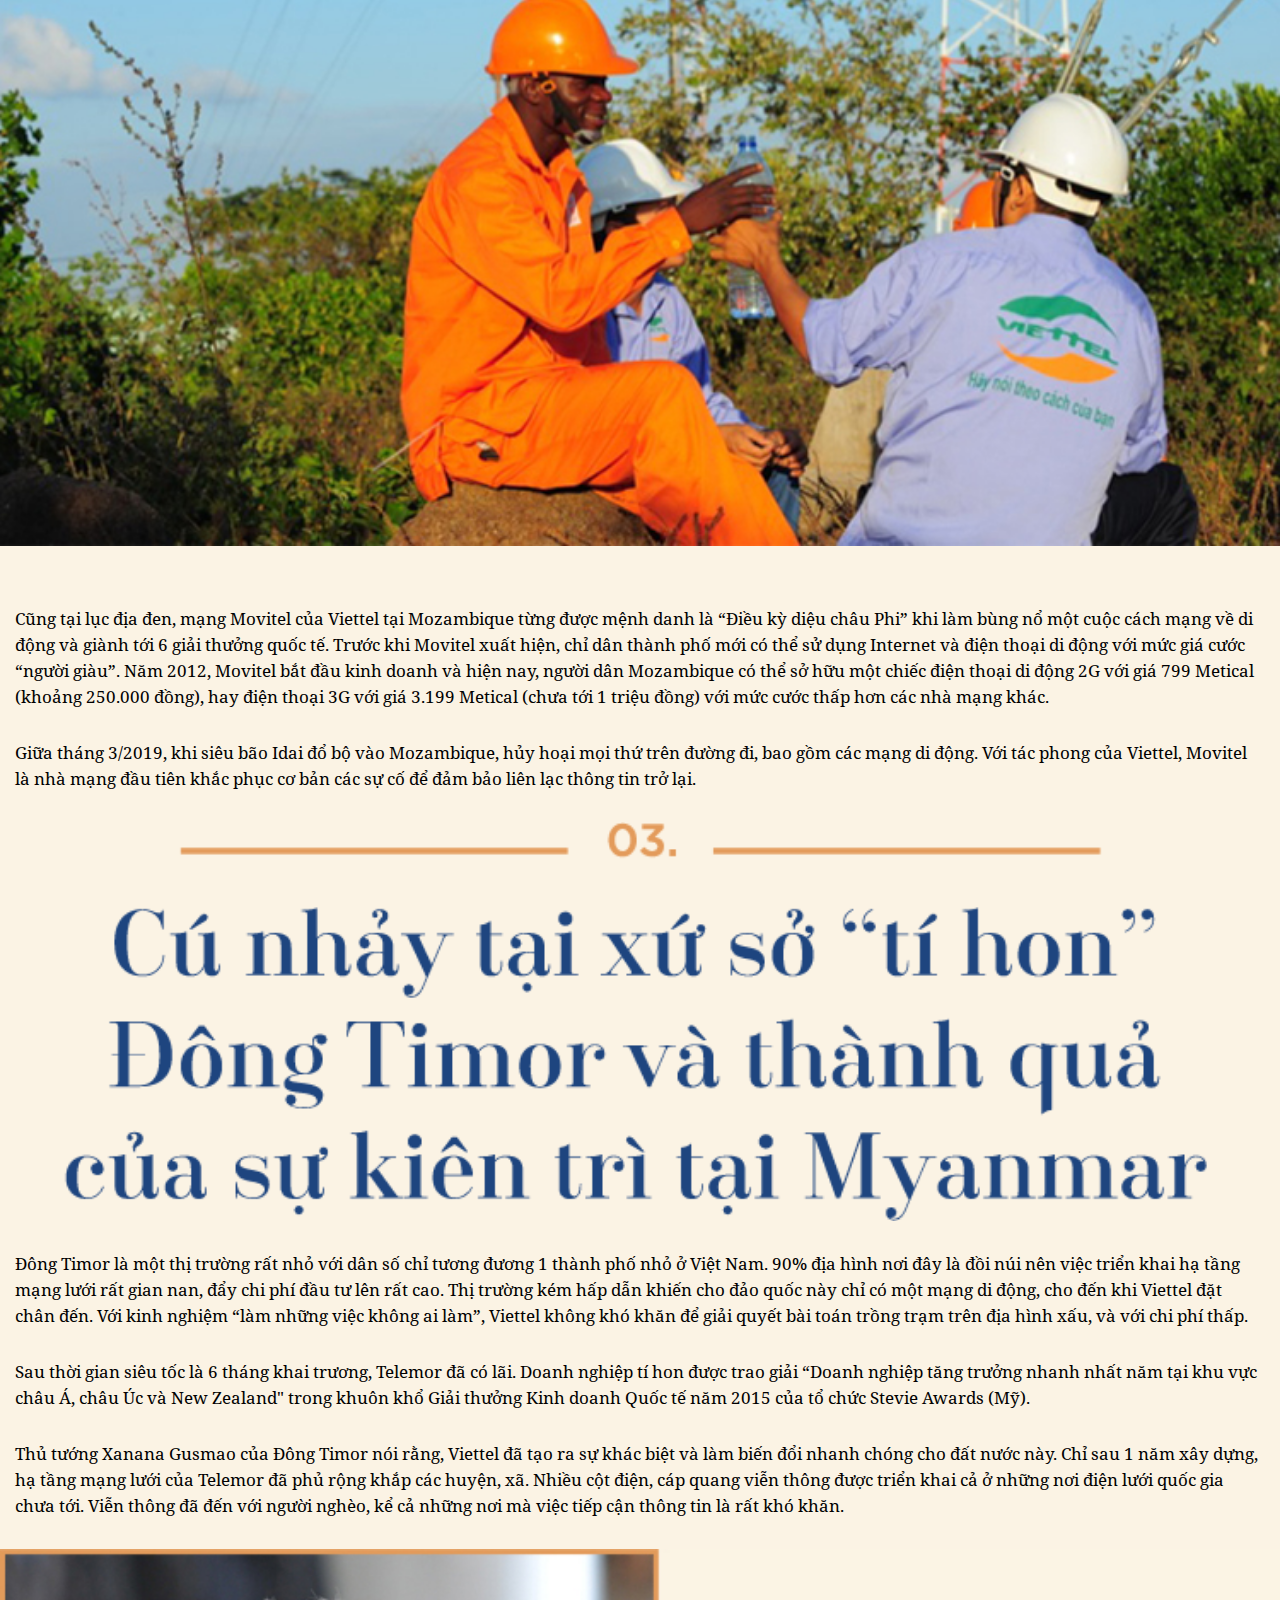
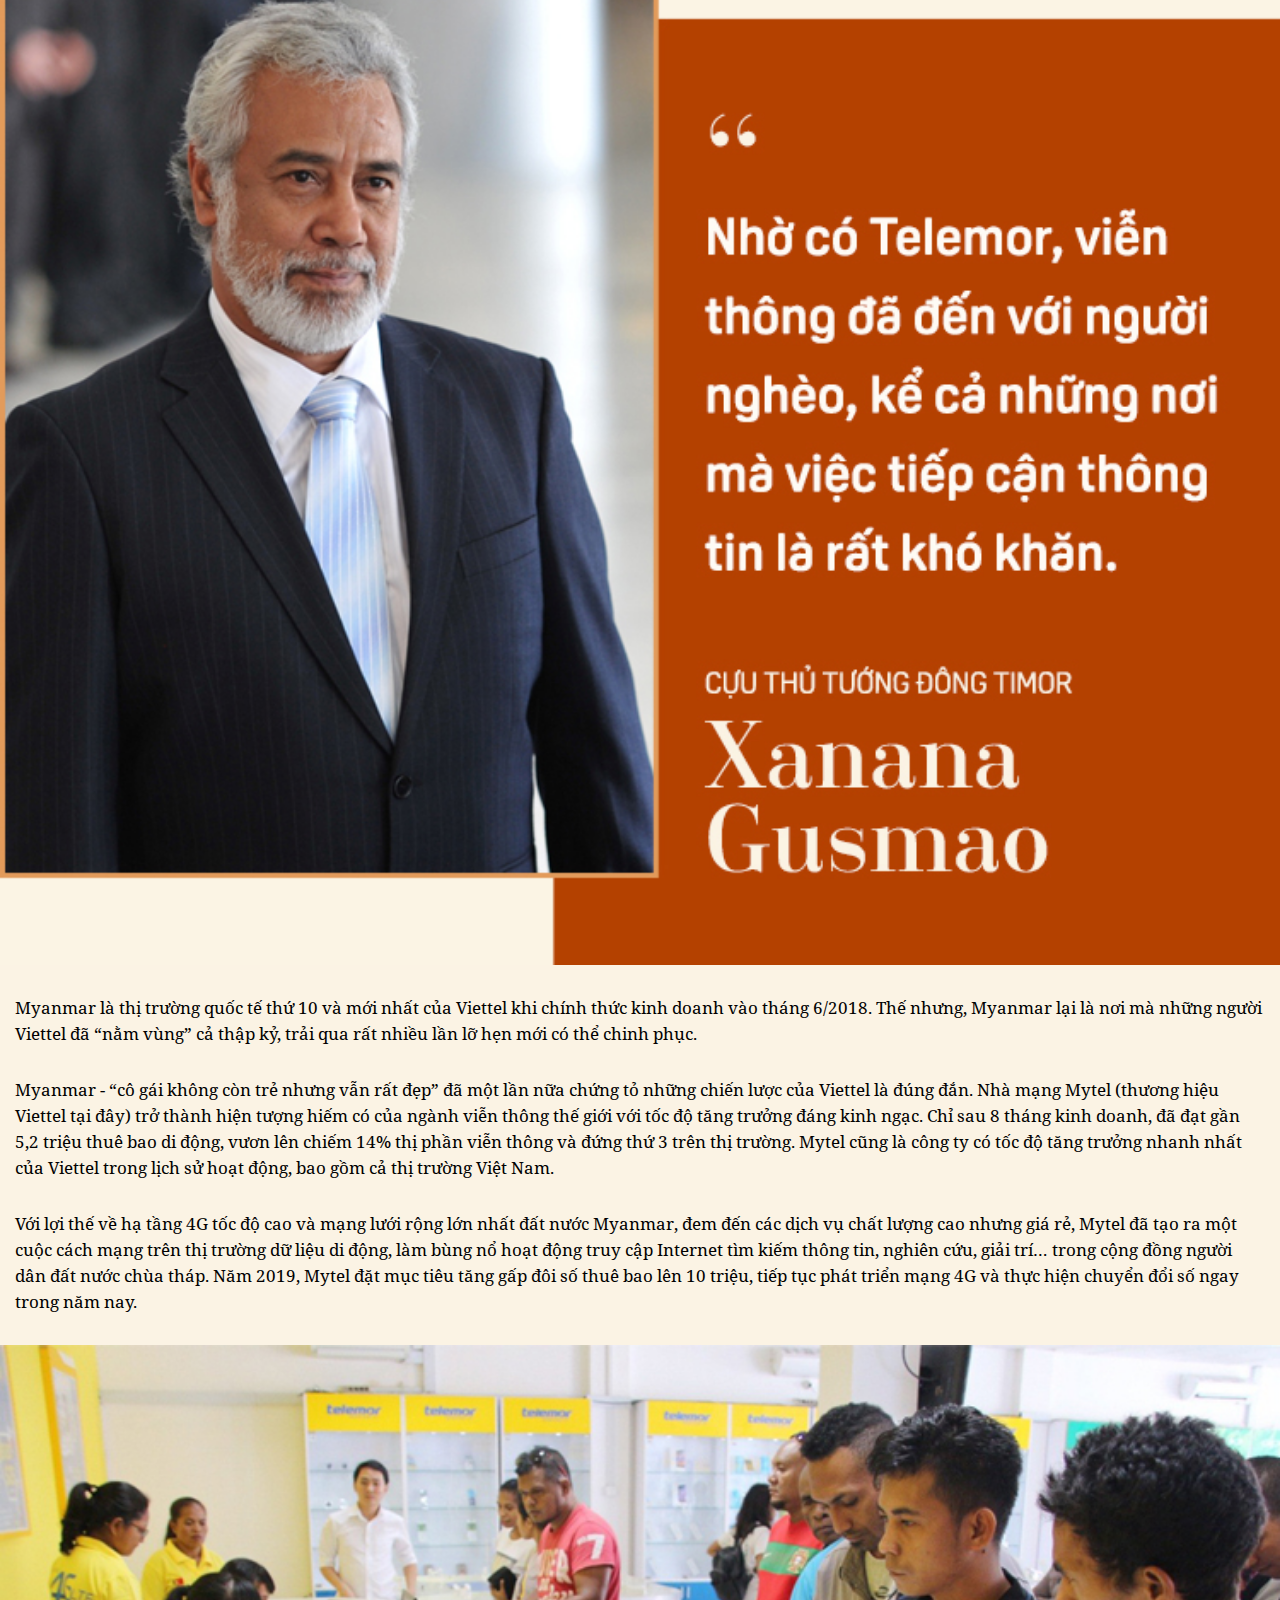
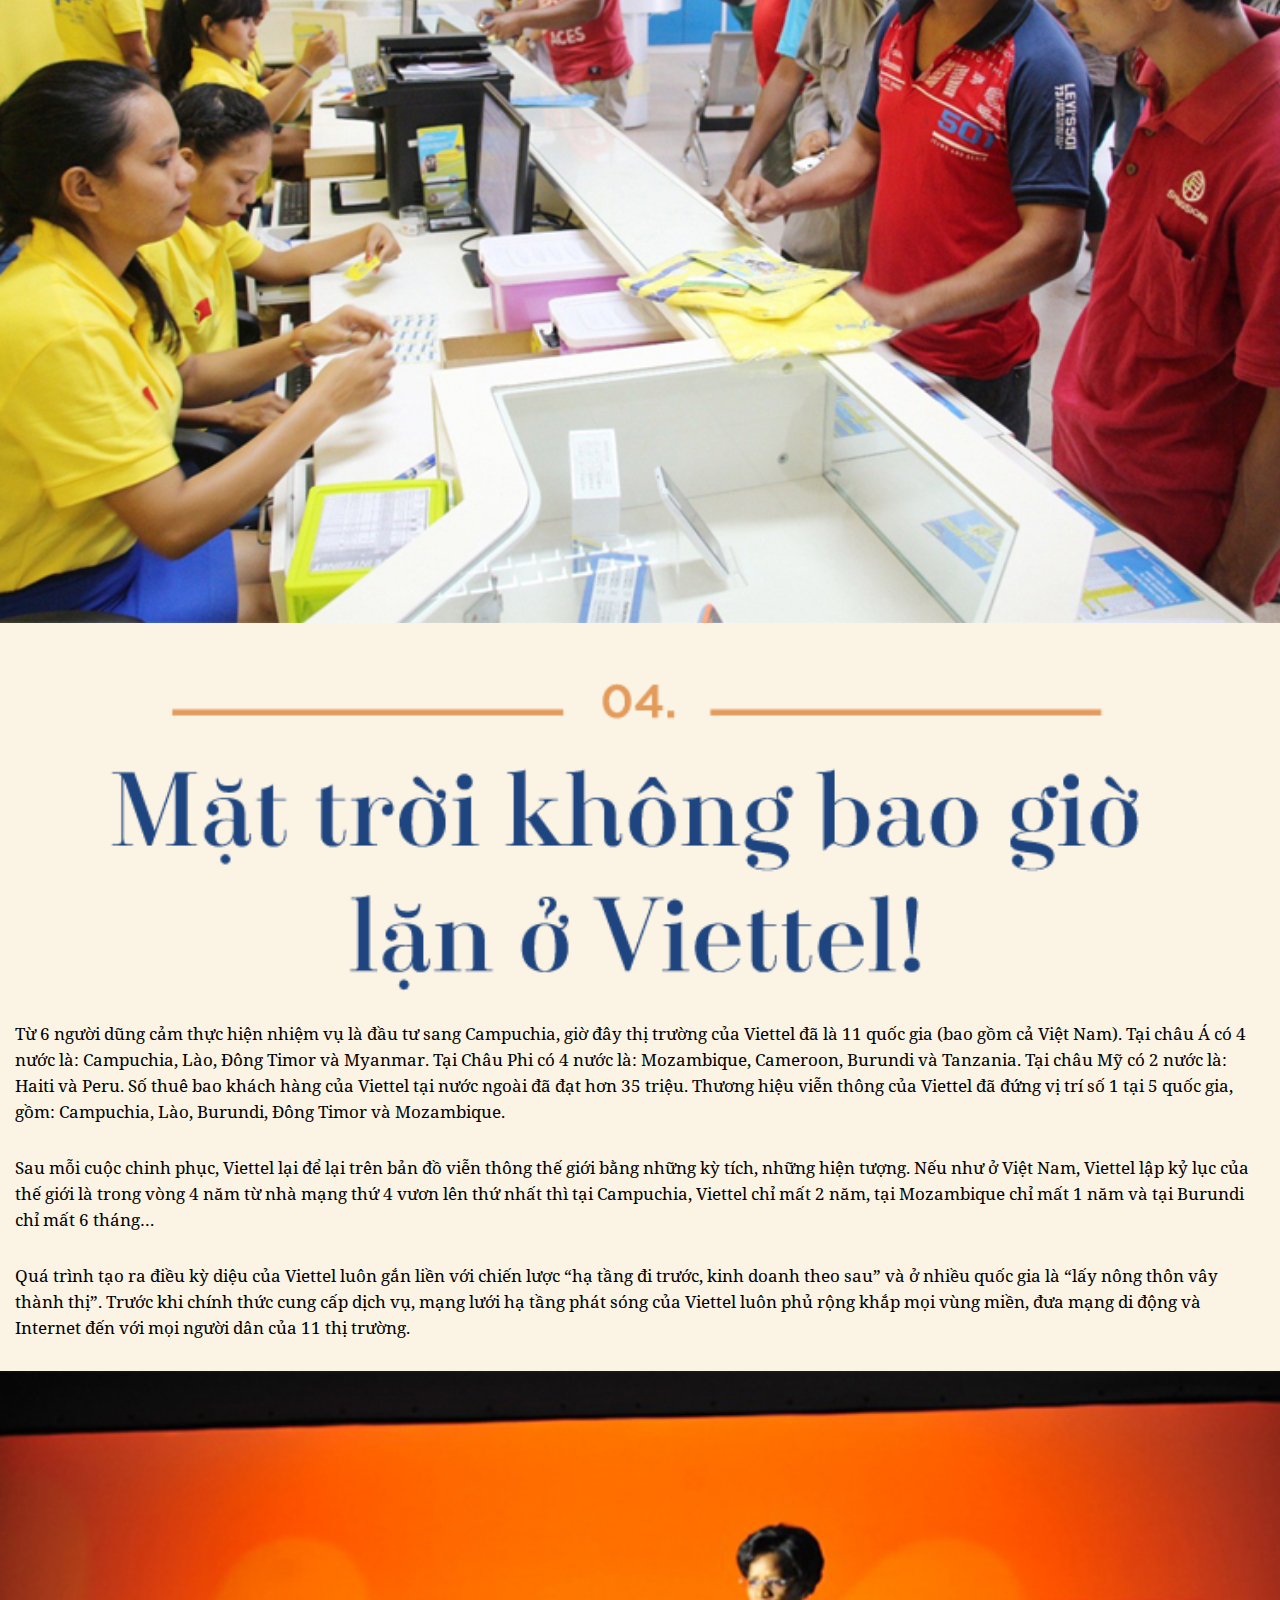
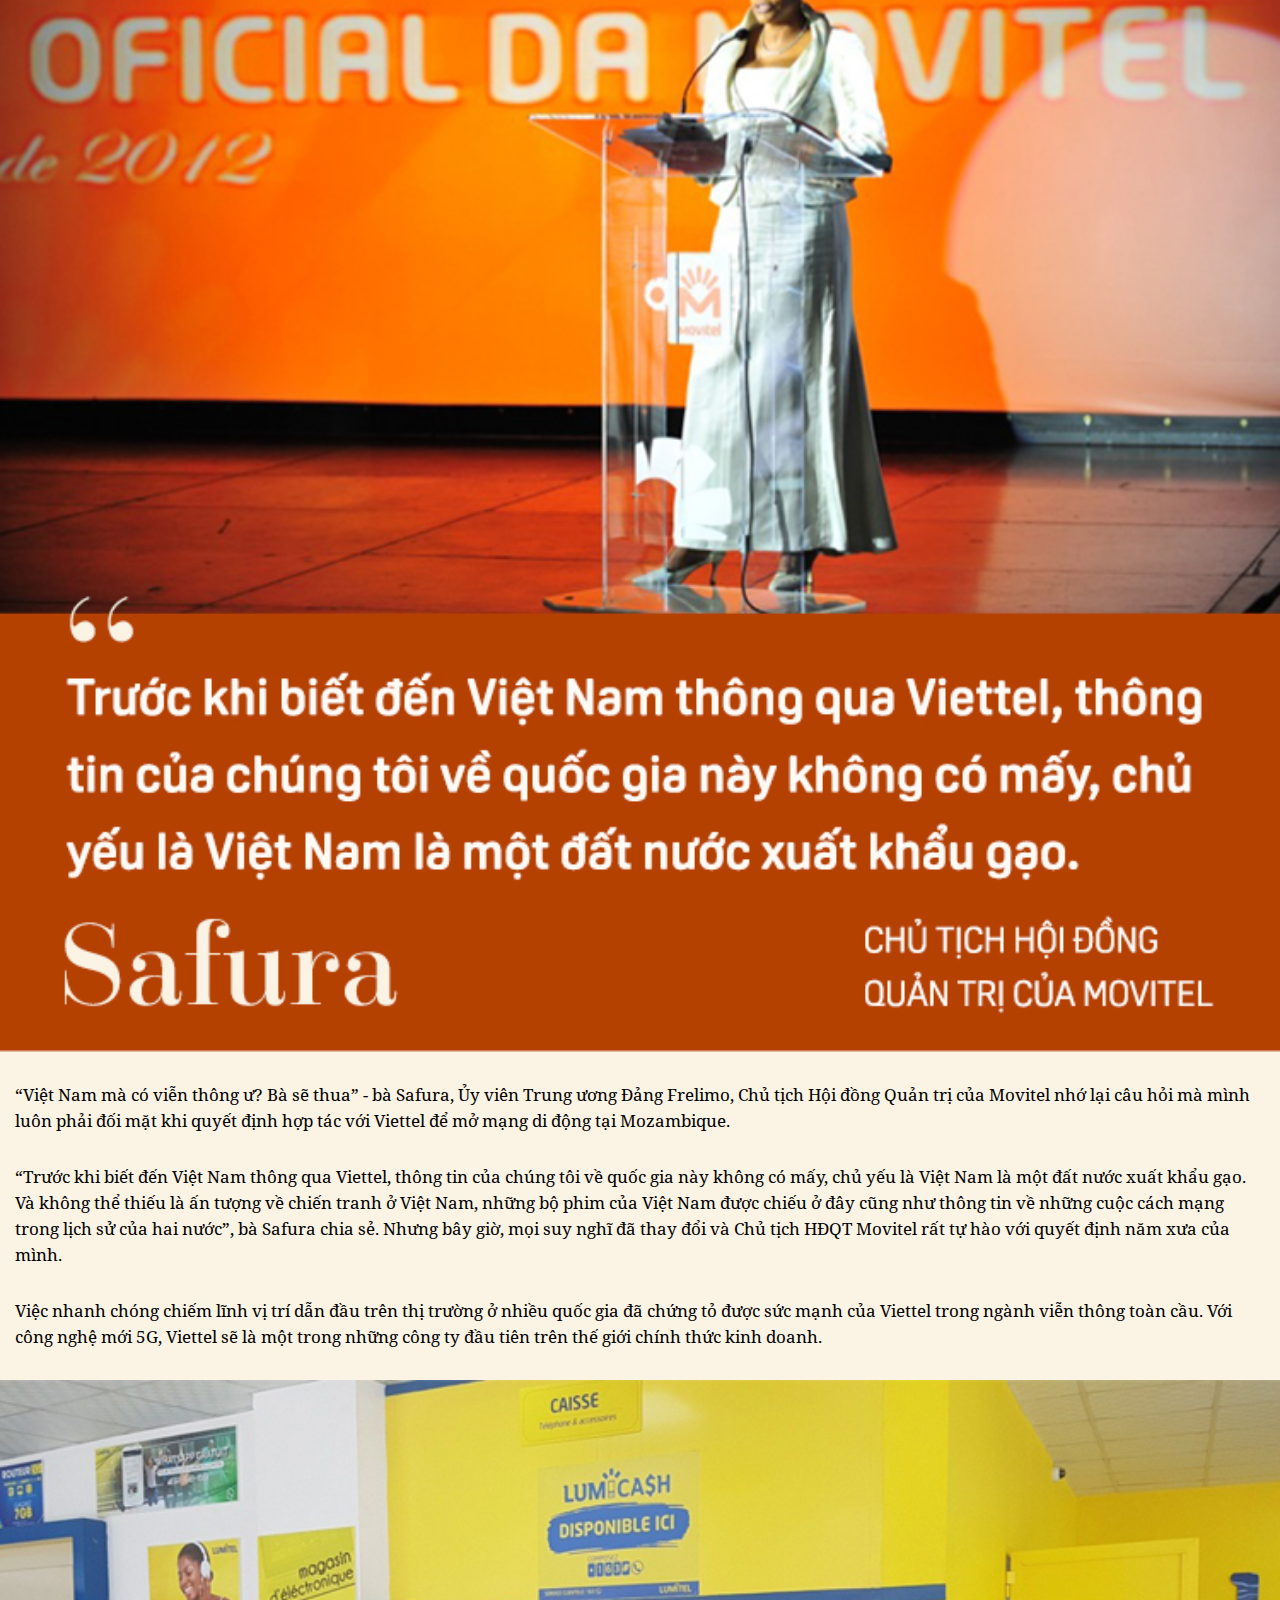
==== commit 44a4cc72: "z" ====
--- a/mobile/index.html
+++ b/mobile/index.html
@@ -4,7 +4,7 @@
     <meta charset="UTF-8">
     <meta name="viewport" content="width=device-width, initial-scale=1.0">
     <meta http-equiv="X-UA-Compatible" content="ie=edge">
-    <title>Cố Tổng thống Israel Simon Peres, ngành công nghệ quốc phòng và giấc mơ của các kỹ sư Viettel</title>
+    <title>Tiến ra nước ngoài, Viettel đã góp phần thay đổi hình ảnh Việt Nam như thế nào?</title>
     <link rel="stylesheet" href="css/reset.css">
     <link rel="stylesheet" href="css/fonts.css">
     <link rel="stylesheet" href="css/style.css">
@@ -21,52 +21,52 @@
         </div>
 
         <div class="emag-main">
+            <div class="emag-content">
+                <p>Năm 2006, Việt Nam có chưa đầy 5 doanh nghiệp trị giá tỷ đô và không có một doanh nghiệp nào thuộc top 20 trên thế giới. Năm đó, Viettel – một công ty viễn thông với doanh thu khoảng 7.000 tỷ đồng và lợi nhuận chưa đến 1.500 tỷ đồng, vừa kinh doanh dịch vụ di động tại quê nhà Việt Nam được 2 năm, nhưng đã thực hiện những bước đi đầu tiên trên con đường “go global”.</p>
+
+                <p>Năm 2019, Viettel đã trở thành doanh nghiệp thuộc Top 15 công ty viễn thông lớn nhất thế giới về số thuê bao, Top 40 công ty viễn thông lớn nhất thế giới về doanh thu. Giá trị thương hiệu của Viettel được Brand Finance xác định là 4,3 tỷ USD - thuộc Top 500 thương hiệu lớn nhất trên thế giới. Riêng Viettel Global – đơn vị phụ trách lĩnh vực đầu tư ra nước ngoài của Viettel – đang có giá trị gần 2,4 tỷ USD trên sàn chứng khoán Việt Nam.</p>
+            </div>
+
             <div class="emag-title">
-                <img src="images/title-1.jpg" alt="">
+                <img src="images/title-1.png" alt="">
             </div>
 
             <div class="emag-content">
-                <p>Vào những năm 1950, Shimon Peres (cha đẻ của mô hình Quốc gia khởi nghiệp, người khai sinh ra ngành công nghiệp quốc phòng Israel), lúc bấy giờ đang ở tuổi 27, đã được giao nhiệm vụ mua sắm vũ khí cho quân đội Israel. Chính tại thời điểm này, ông cùng người bạn là kỹ sư Al Schwimmer đã mơ tới việc xây dựng ngành công nghiệp hàng không “Made in Israel”.</p>
+                <p>Tháng 6/2006, công ty Viettel Cambodia được thành lập và 4 tháng sau, hoàn thành tuyến cáp quang đầu tiên từ văn phòng tại Sangkat Chatomuk đến trạm An Giang 18 và 19. Đoàn “cảm tử quân” lần đầu tiên đem chuông đi đánh xứ người chỉ gồm có 6 người Viettel đến từ Việt Nam, vật lộn học hành, tìm hiểu, làm tất cả mọi việc để xử lý các thủ tục giấy tờ, xin giấy phép, triển khai dự án.</p>
 
-                <p>Ý tưởng này ngay lập tức bị những lãnh đạo khác trong nước dè bỉu. Israel thời điểm đó còn chưa sản xuất nổi chiếc xe đạp. Nhưng Peres không bận tâm đến điều này. Dưới sự ủng hộ của David Ben Gurion – Thủ tướng đầu tiên của Israel, ông đã giúp đỡ Al Schwimmer sáng lập tập đoàn tư nhân Công nghiệp Hàng không Israel (IAI) vào năm 1953 với 70 nhân viên. Thời gian đầu, công ty chủ yếu bảo dưỡng máy bay cho không quân nước này. Nhưng chỉ 6 năm sau, IAI đã sản xuất được chiếc máy bay đầu tiên dựa theo thiết kế của Pháp với tên gọi Tzutkit.</p>
+                <p>Sau 3 năm chuẩn bị, mạng di động của Viettel tại Campuchia chính thức kinh doanh và ngay lập tức đối mặt với một thị trường có tới 7 doanh nghiệp và Metfone – thương hiệu được Viettel lựa chọn cho thị trường Campuchia – là thành viên thứ 8. Trong đó, riêng Mobitel đang chiếm tới 50% thị phần.</p>
             </div>
 
             <img src="images/img-1.jpg" alt="">
 
             <div class="emag-content">
-                <p>Đến nay, IAI là một trong những công ty kỹ thuật hàng không hàng đầu thế giới. Không chỉ sản xuất máy bay chiến đầu cho quân đội Israel, công ty còn tiên phong về công nghệ không gian. IAI đã giúp Israel trở thành quốc gia thứ 8 trên thế giới có khả năng tự phóng tên lửa vào vũ trụ từ năm 1988 bên cạnh các cường quốc như Mỹ, Nga, Trung Quốc… Và IAI không phải là thứ điên rồ duy nhất về công nghiệp quốc phòng mà Shimon Peres cũng như Nhà nước Israel làm nên.</p>
+                <p>Thế nhưng, không có doanh nghiệp nào ngay khi bắt đầu kinh doanh đã sở hữu hệ thống cáp quang bao phủ 70% số huyện, hơn 1.700 trạm phát sóng BTS phủ đến 80% số xã, cung cấp dịch vụ 25/25 tỉnh, thành phố như Metfone. Những nơi xa xôi, hiểm trở và hẻo lánh không có nhà mạng nào muốn đến đặt trạm, đều có dấu chân Metfone.</p>
                     
-                <p>Dù cách IAI và Israel cả về không gian lẫn thời gian nhưng ở đất nước hình chữ S (Việt Nam) – có một công ty cũng khởi động những khát vọng tương tự cách đây gần 10 năm: Tập đoàn Công nghiệp – Viễn thông quân đội (Viettel). Nếu xét về điểm khởi đầu cách đó 20 năm nữa, Viettel chỉ là một công ty xây lắp, chuyên đi dựng cột, kéo cáp thuê cho ông lớn viễn thông thời đó là VNPT. Thế nhưng, chẳng ai có thể ngăn cản họ có giấc mơ lớn dù cho giấc mơ đó có thể bị ai đó giễu cợt.</p>
+                <p>Ở Việt Nam, Viettel mất 4 năm để từ vị trí thứ 4 vươn lên số 1, và là một kỳ tích chưa từng có của thế giới (2004-2008). Còn ở Campuchia, Metfone chỉ mất 2 năm để từ vị trí thứ 8 vươn lên số 1, với 46% thị phần di động, 60% thị phần cố định băng rộng. Vị trí đó vẫn được duy trì cho đến nay. Và câu chuyện thần kỳ này của Viettel khi đi đầu tư ra nước ngoài lại tiếp tục được kể ở những quốc gia tại các lục địa xa xôi khác.</p>
             </div>
 
             <img src="images/img-2.jpg" alt="">
 
-            <div class="emag-content">
-                <p>Sau khi thành công lớn với lĩnh vực viễn thông, rồi tiến ra nước ngoài cũng có những thành tựu ban đầu, Viettel quyết định tiến công vào lĩnh vực nghiên cứu sản xuất, làm chủ công nghệ cao với giấc mơ về một ngành công nghiệp quốc phòng Việt Nam hùng mạnh. Cũng có nét giống những người sáng lập ra Nhà nước Israel, lãnh đạo của Viettel mơ ước được góp sức vì sự hùng cường và hòa bình lâu dài của đất nước.</p>
-
-                <p>Thế nhưng, ngay từ khi khởi đầu với việc tiếp nhận Nhà máy thông tin M1, Viettel cũng nhận được không ít ánh mắt nghi ngờ về tính khả thi. Một đất nước có nền công nghiệp từng bị chế giễu là “không sản xuất nổi một con ốc vít đúng nghĩa” lại có công ty muốn sản xuất thiết bị quân sự công nghệ cao cũng có vẻ hơi… hoang đường. Thực tế, lĩnh vực này là cuộc chơi đặc quyền của vài quốc gia phát triển, với những tổ hợp công nghiệp quốc phòng khổng lồ.</p>
-            </div>
-
             <div class="emag-title">
-                <img src="images/title-2.jpg" alt="">
+                <img src="images/title-2.png" alt="">
             </div>
 
             <div class="emag-content">
-                <p>Bắt đầu với việc sản xuất máy thông tin quân sự (nhiệm vụ đầu tiên là máy sóng ngắn 125 wat  - với tên gọi VRS 641), các kỹ sư Viettel khi đó còn mơ hồ về nguyên lý để làm ra vỏ máy, chưa nói đến thiết kế phần cứng, rồi nguồn linh kiện đáp ứng tiêu chuẩn khắt khe của thiết bị quân sự… nhưng họ không nhìn vào quá khứ chưa ai làm được ở Việt Nam.</p>
+                <p>Năm 2010, chỉ 3 ngày trước khi Viettel sang Haiti ký hợp đồng thành lập liên doanh viễn thông, trận động đất khủng khiếp nhất trong lịch sử nhân loại đã xảy ra. Thảm họa động đất này đã phá hủy hoàn toàn các công trình lớn của quốc gia châu Mỹ, cướp đi mạng sống của hơn 300.000 người, san phẳng Thủ đô Port-au-Prince và đẩy nơi đây vào nạn dịch tả khủng khiếp.</p>
 
-                <p>“Việc khó mà quyết tâm thì sẽ tìm được lời giải. Còn nếu cứ đứng ngoài mà sợ thì chẳng có phép màu nào xuất hiện”, Nguyễn Văn Ty, Trưởng phòng Kỹ thuật Công ty M1, một trong những người chế tạo máy thông tin quân sự đầu tiên của Viettel chia sẻ. Và rồi sau 8 tháng, chiếc máy thông tin quân sự đầu tiên do các kỹ sư Viettel làm chủ toàn bộ đã ra đời.</p>
+                <p>Không ai nghĩ rằng Viettel sẽ tiếp tục đầu tư, chỉ những người Viettel tin chắc một điều: Họ không bỏ cuộc. Sau hơn 1 năm chính thức đầu tư, ngày 7/9/2011, Natcom khai trương mạng viễn thông với cơ sở hạ tầng về mạng di động đứng số 1 Haiti.</p>
 
-                <p>Đến nay, Viettel đã sản xuất được 8 loại máy thông tin quân sự khác nhau với công nghệ ở thế hệ thứ 4, kém 1 thế hệ so với loại máy tiên tiến nhất thế giới. Nhưng quan trọng nhất, nhờ làm chủ cả phần cứng và phần mềm của thiết bị, những kỹ sư Viettel đã có lời giải cho việc bảo mật cao của quân đội Việt Nam.</p>
+                <p>Vào thời điểm khai trương, Natcom là công ty duy nhất tại Haiti cung cấp đầy đủ dịch vụ viễn thông, công ty duy nhất cung cấp công nghệ 3G và cũng là nhà mạng sở hữu cổng kết nối Internet quốc tế duy nhất của Haiti qua tuyến cáp quang biển 10Gbps tới Bahamas kết nối đi Mỹ. Sự xuất hiện của Natcom đã trực tiếp đẩy mặt bằng giá cước viễn thông giảm tới 20% so với trước đây.</p>
             </div>
 
             <img src="images/img-3.jpg" alt="">
 
             <div class="emag-content">
-                <p>Cùng với sự khởi đầu là máy thông tin quân sự, Viettel tiến hành nhiều dự án sản xuất khí tài quân sự quan trọng khác và cũng đạt được những thành công rất khó tin như: hệ thống radar cảnh giới phòng không và cảnh giới biển, hệ thống cảnh giới vùng trời VQ1-M, máy bay không người lái và cả những vũ khí phòng không công nghệ cao rất tối tân khác…</p>
+                <p>Gần giống như tại Haiti, vào năm 2014, khi Viettel chính thức kinh doanh tại Burundi – một quốc gia châu Phi – thì đất nước này rơi vào trạng thái bất ổn về chính trị. Các nhà mạng đang kinh doanh tại đây đều tạm ngừng hoạt động và đưa các nhân sự chủ chốt rời đi để đảm bảo an toàn.</p>
 
-                <p>Năm 2017, khí tài phòng không hiện đại “Made by Viettel” còn được xuất khẩu, đưa Việt Nam vào danh sách một trong 9 quốc gia trên thế giới sản xuất thành công thiết bị quân sự hiện đại có thể “xuất ngoại”. Hệ thống radar do các kỹ sư Viettel thiết kế và sản xuất như RV-01, RV-02 còn có khả năng bắt được máy bay tàng hình… đưa trang bị cho quân đội Việt Nam tiến thẳng lên hiện đại. Khí tài quân sự công nghệ cao này của Viettel cũng góp phần thực hiện tốt nhiệm vụ “không để Tổ quốc bị bất ngờ từ các tình huống trên không”.</p>
+                <p>Vẫn là quyết định khác người, những người Lumitel – thương hiệu của Viettel tại Burundi đã ở lại để thực hiện một “kỳ tích”. Do là mạng di động duy nhất còn liên lạc thông suốt và còn bán sim thẻ trên khắp đất nước, Lumitel hoàn thành mốc 600.000 khách hàng và có lãi trong vòng 1 tháng. Sau 4 tháng, Lumitel đạt 1 triệu thuê bao, tương đương 10% dân số Burundi.</p>
 
-                <p>Trong khi đó, sản phẩm máy bay không người lái (UAV) có gắn camera trinh sát điều khiển do Viettel sản xuất đã gây được nhiều ấn tượng tại Triển lãm Indo Defence 2018.</p>
+                <p>Đây không những là thị trường mà Viettel vươn lên vị trí số 1 nhanh nhất trong lịch sử, mà còn là doanh nghiệp viễn thông duy nhất trên thế giới bước chân vào một thị trường bị “trấn giữ” bởi 5 mạng di động, mà có thể có lãi trong thời gian chỉ hơn 4 tuần.</p>
             </div>
 
             <img src="images/img-4.jpg" alt="">
@@ -74,36 +74,82 @@
             <img src="images/img-5.jpg" alt="">
 
             <div class="emag-content">
-                <p>Viết về thiết bị này, Tạp chí Quốc phòng Jane’s của Anh cho biết: Viettel đã mang đi trưng bày mẫu máy bay không người lái (UAV) cỡ nhỏ có tên gọi Shikra với trọng lượng 26 kg và sải cánh 3,5 m. Tuy nhiên, tờ tạp chí này nhấn mạnh Viettel sẽ không dừng ở đây mà đã lên kế hoạch chế tạo các mẫu UAV lớn hơn. Trước mắt, đó là phiên bản có sải cánh 5 - 6 m và hoạt động được 10 giờ trên không (tăng gấp 5 lần so với Shikra).</p>
+                <p>Cũng tại lục địa đen, mạng Movitel của Viettel tại Mozambique từng được mệnh danh là “Điều kỳ diệu châu Phi” khi làm bùng nổ một cuộc cách mạng về di động và giành tới 6 giải thưởng quốc tế. Trước khi Movitel xuất hiện, chỉ dân thành phố mới có thể sử dụng Internet và điện thoại di động với mức giá cước “người giàu”. Năm 2012, Movitel bắt đầu kinh doanh và hiện nay, người dân Mozambique có thể sở hữu một chiếc điện thoại di động 2G với giá 799 Metical (khoảng 250.000 đồng), hay điện thoại 3G với giá 3.199 Metical (chưa tới 1 triệu đồng) với mức cước thấp hơn các nhà mạng khác.</p>
 
-                <p>Đặc biệt, Viettel đã cho biết kế hoạch nghiên cứu và sản xuất loại UAV cỡ lớn với sải cánh 20 m. Đây nhiều khả năng sẽ là biến thể có khả năng mang theo vũ khí có tầm hoạt động 150 km và thời gian bay trên không là 20 giờ.</p>
-
-                <p>“Loại UAV này kích thước tương đương với MQ-9 Reaper của Mỹ, chiếc máy bay không người lái chủ lực của Hoa Kỳ có chiều dài 11 m, sải cánh 20 m và trọng lượng cất cánh tối đa 4.760 kg. Tuy nhiên, MQ-9 Reaper chỉ bay được liên tục 14 tiếng khi mang đầy tải, trong khi con số này ở mẫu UAV Viettel sẽ là 20 tiếng”, tờ tạp chí về quốc phòng của Anh cho biết.</p>
+                <p>Giữa tháng 3/2019, khi siêu bão Idai đổ bộ vào Mozambique, hủy hoại mọi thứ trên đường đi, bao gồm các mạng di động. Với tác phong của Viettel, Movitel là nhà mạng đầu tiên khắc phục cơ bản các sự cố để đảm bảo liên lạc thông tin trở lại.</p>
             </div>
 
             <div class="emag-title">
-                <img src="images/title-3.jpg" alt="">
+                <img src="images/title-3.png" alt="">
             </div>
 
             <div class="emag-content">
-                <p>Sản xuất máy thông tin quân sự, radar hay máy bay không người lái… cũng mới là giai đoạn đầu trong công cuộc khởi tạo thực tại mới của Viettel với mục tiêu trở thành Tổ hợp công nghiệp quốc phòng công nghệ cao vào năm 2020.</p>
+                <p>Đông Timor là một thị trường rất nhỏ với dân số chỉ tương đương 1 thành phố nhỏ ở Việt Nam. 90% địa hình nơi đây là đồi núi nên việc triển khai hạ tầng mạng lưới rất gian nan, đẩy chi phí đầu tư lên rất cao. Thị trường kém hấp dẫn khiến cho đảo quốc này chỉ có một mạng di động, cho đến khi Viettel đặt chân đến. Với kinh nghiệm “làm những việc không ai làm”, Viettel không khó khăn để giải quyết bài toán trồng trạm trên địa hình xấu, và với chi phí thấp.</p>
 
-                <p>Khi bước chân vào lĩnh vực này, Viettel đã chọn cho mình một con đường rất khó: làm chủ và tự sản xuất các thiết bị quân sự công nghệ cao. Viettel muốn có những sản phẩm “Made by Vietnam”, chứ không chỉ “Made in Vietnam” với công nghệ lõi của nước ngoài. Và cũng giống như những người Israel năm xưa, những người Viettel cũng bắt đầu với một quyết tâm không thể lay chuyển nhưng trong sự hoài nghi của nhiều người.</p>
+                <p>Sau thời gian siêu tốc là 6 tháng khai trương, Telemor đã có lãi. Doanh nghiệp tí hon được trao giải “Doanh nghiệp tăng trưởng nhanh nhất năm tại khu vực châu Á, châu Úc và New Zealand" trong khuôn khổ Giải thưởng Kinh doanh Quốc tế năm 2015 của tổ chức Stevie Awards (Mỹ).</p>
+
+                <p>Thủ tướng Xanana Gusmao của Đông Timor nói rằng, Viettel đã tạo ra sự khác biệt và làm biến đổi nhanh chóng cho đất nước này. Chỉ sau 1 năm xây dựng, hạ tầng mạng lưới của Telemor đã phủ rộng khắp các huyện, xã. Nhiều cột điện, cáp quang viễn thông được triển khai cả ở những nơi điện lưới quốc gia chưa tới. Viễn thông đã đến với người nghèo, kể cả những nơi mà việc tiếp cận thông tin là rất khó khăn.</p>
             </div>
 
             <img src="images/img-6.jpg" alt="">
 
             <div class="emag-content">
-                <p>10 năm trước, những kỹ sư Viettel đã khởi tạo thực tại mới cho ngành công nghiệp quốc phòng Việt Nam với giấc mơ tương tự như Simon Peres từng làm với ngành công nghiệp quốc phòng của Israel. Và trong 2 năm gần đây, giấc mơ của Viettel đã có những “quả ngọt” đầu tiên. Tổng doanh thu ở mảng nghiên cứu sản xuất thiết bị công nghệ cao trong 2 năm 2017-2018 đạt 17.400 tỷ đồng, lợi nhuận 5.250 tỷ đồng.</p>
+                <p>Myanmar là thị trường quốc tế thứ 10 và mới nhất của Viettel khi chính thức kinh doanh vào tháng 6/2018. Thế nhưng, Myanmar lại là nơi mà những người Viettel đã “nằm vùng” cả thập kỷ, trải qua rất nhiều lần lỡ hẹn mới có thể chinh phục.</p>
 
-                <p>Nếu so sánh những kết quả này với các tổ hợp công nghệ quốc phòng khổng lồ của thế giới, thành quả ban đầu còn rất nhỏ bé. Nhưng nếu nhìn lại những nghi ngờ lớn với khả năng của người Việt Nam “không sản xuất được cả con ốc vít đúng nghĩa” thì những kỹ sư Viettel đã có những bước tiến dài.</p>
+                <p>Myanmar - “cô gái không còn trẻ nhưng vẫn rất đẹp” đã một lần nữa chứng tỏ những chiến lược của Viettel là đúng đắn. Nhà mạng Mytel (thương hiệu Viettel tại đây) trở thành hiện tượng hiếm có của ngành viễn thông thế giới với tốc độ tăng trưởng đáng kinh ngạc. Chỉ sau 8 tháng kinh doanh, đã đạt gần 5,2 triệu thuê bao di động, vươn lên chiếm 14% thị phần viễn thông và đứng thứ 3 trên thị trường. Mytel cũng là công ty có tốc độ tăng trưởng nhanh nhất của Viettel trong lịch sử hoạt động, bao gồm cả thị trường Việt Nam.</p>
 
-                <p>Tất nhiên, những kết quả đó vẫn còn khiêm tốn, và nhìn vào những gì Shimon Peres từng mơ và từng làm với Israel, Viettel vẫn còn cả một chặng đường rất dài ở phía trước.</p>
+                <p>Với lợi thế về hạ tầng 4G tốc độ cao và mạng lưới rộng lớn nhất đất nước Myanmar, đem đến các dịch vụ chất lượng cao nhưng giá rẻ, Mytel đã tạo ra một cuộc cách mạng trên thị trường dữ liệu di động, làm bùng nổ hoạt động truy cập Internet tìm kiếm thông tin, nghiên cứu, giải trí… trong cộng đồng người dân đất nước chùa tháp. Năm 2019, Mytel đặt mục tiêu tăng gấp đôi số thuê bao lên 10 triệu, tiếp tục phát triển mạng 4G và thực hiện chuyển đổi số ngay trong năm nay.</p>
+            </div>
+
+            <img src="images/img-7.jpg" alt="">
+
+            <div class="emag-title">
+                <img src="images/title-4.png" alt="">
+            </div>
+
+            <div class="emag-content">
+                <p>Từ 6 người dũng cảm thực hiện nhiệm vụ là đầu tư sang Campuchia, giờ đây thị trường của Viettel đã là 11 quốc gia (bao gồm cả Việt Nam). Tại châu Á có 4 nước là: Campuchia, Lào, Đông Timor và Myanmar. Tại Châu Phi có 4 nước là: Mozambique, Cameroon, Burundi và Tanzania. Tại châu Mỹ có 2 nước là: Haiti và Peru. Số thuê bao khách hàng của Viettel tại nước ngoài đã đạt hơn 35 triệu. Thương hiệu viễn thông của Viettel đã đứng vị trí số 1 tại 5 quốc gia, gồm: Campuchia, Lào, Burundi, Đông Timor và Mozambique.</p>
+
+                <p>Sau mỗi cuộc chinh phục, Viettel lại để lại trên bản đồ viễn thông thế giới bằng những kỳ tích, những hiện tượng. Nếu như ở Việt Nam, Viettel lập kỷ lục của thế giới là trong vòng 4 năm từ nhà mạng thứ 4 vươn lên thứ nhất thì tại Campuchia, Viettel chỉ mất 2 năm, tại Mozambique chỉ mất 1 năm và tại Burundi chỉ mất 6 tháng…</p>
+
+                <p>Quá trình tạo ra điều kỳ diệu của Viettel luôn gắn liền với chiến lược “hạ tầng đi trước, kinh doanh theo sau” và ở nhiều quốc gia là “lấy nông thôn vây thành thị”. Trước khi chính thức cung cấp dịch vụ, mạng lưới hạ tầng phát sóng của Viettel luôn phủ rộng khắp mọi vùng miền, đưa mạng di động và Internet đến với mọi người dân của 11 thị trường.</p>
+            </div> 
+
+            <img src="images/img-8.jpg" alt="">
+
+            <div class="emag-content">
+                <p>“Việt Nam mà có viễn thông ư? Bà sẽ thua” - bà Safura, Ủy viên Trung ương Đảng Frelimo, Chủ tịch Hội đồng Quản trị của Movitel nhớ lại câu hỏi mà mình luôn phải đối mặt khi quyết định hợp tác với Viettel để mở mạng di động tại Mozambique.</p>
+
+                <p>“Trước khi biết đến Việt Nam thông qua Viettel, thông tin của chúng tôi về quốc gia này không có mấy, chủ yếu là Việt Nam là một đất nước xuất khẩu gạo. Và không thể thiếu là ấn tượng về chiến tranh ở Việt Nam, những bộ phim của Việt Nam được chiếu ở đây cũng như thông tin về những cuộc cách mạng trong lịch sử của hai nước”, bà Safura chia sẻ. Nhưng bây giờ, mọi suy nghĩ đã thay đổi và Chủ tịch HĐQT Movitel rất tự hào với quyết định năm xưa của mình.</p>
+
+                <p>Việc nhanh chóng chiếm lĩnh vị trí dẫn đầu trên thị trường ở nhiều quốc gia đã chứng tỏ được sức mạnh của Viettel trong ngành viễn thông toàn cầu. Với công nghệ mới 5G, Viettel sẽ là một trong những công ty đầu tiên trên thế giới chính thức kinh doanh.</p>
+            </div>
+
+            <img src="images/img-9.jpg" alt="">
+
+            <div class="emag-content">
+                <p>Và họ không dừng lại ở đó. Hệ thống hạ tầng sâu rộng và hiện đại mà Viettel xây dựng sẽ trở thành nền tảng vững chắc để Viettel triển khai hàng loạt dự án 4.0 tại các trong các lĩnh vực như giáo dục, nông nghiệp, giao thông, an ninh… với lợi thế vượt trội so với đối thủ.</p>
+
+                <p>Những sản phẩm 4.0 của Viettel đã và sẽ giúp cho các dịch vụ công nghệ thông tin kết hợp viễn thông đi vào mọi ngõ ngách của cuộc sống. Một ví dụ tiêu biểu, ví điện tử Emoney được Metfone cung cấp năm 2015 ở Campuchia đã tạo ra một cuộc cách mạng trong thanh toán trực tuyến tại đất nước chùa tháp.</p>
+
+                <p>Ví điện tử Lumicash của Lumitel bắt đầu được cung cấp từ 9/2016 tưởng chừng như khó có thể phát triển ở một đất nước nghèo như Burundi nhưng đến hết năm 2018, số lượng khách hàng mới đã tăng gấp 4 lần so với năm 2017, đưa tổng số khách hàng đạt 320.000, chiếm 47% thị phần ví điện tử tại Burundi, chiếm giữ vị trí số 1. Hiện nay dịch vụ Lumicash đã kinh doanh có lãi.</p>
+            </div>
+
+            <img src="images/img-10.jpg" alt="">
+
+            <div class="emag-content">
+                <p>Hoạt động trên nhiều múi giờ, tại ba châu lục Á, Phi và Mỹ Latinh, người Viettel nói rằng, mặt trời sẽ không bao giờ lặn ở Viettel.</p>
+
+                <p>Nhưng đó không chỉ là vầng mặt trời của tự nhiên, mà nó chính là khát vọng Viettel luôn cháy không ngừng trong suốt 30 năm nay và cả trong tương lai. Nếu không có khát vọng và chủ động bước chân ra khỏi biên giới Việt Nam ngay từ khi còn là một doanh nghiệp viễn thông nhỏ bé thì Viettel đã không có một thị trường toàn cầu với 320 triệu dân và hơn 100 triệu khách hàng như hôm nay.</p>
+
+                <p>Và qua Viettel, thế giới hiểu rằng sự kỳ diệu của Việt Nam không chỉ là chiến thắng trong cuộc chiến tranh giải phóng dân tộc, không chỉ là thiên nhiên tươi đẹp hay thế mạnh về nông nghiệp, mà còn là những điều thần kỳ về viễn thông và công nghệ, đem đến sự “lột xác” cho Việt Nam và 10 quốc gia khác trên địa cầu.</p>
             </div>
 
             <div class="emag-credit">
-                <img src="images/credit.jpg" alt="">
+                <img src="images/credit.png" alt="">
             </div>
+
+            <img src="images/footer.jpg" alt="" style="margin-bottom: 0;">
         </div>
     </div>
 </body>
--- a/mobile/css/style.css
+++ b/mobile/css/style.css
@@ -9,7 +9,7 @@
     vertical-align: middle;
 }
 .emag-wrapper {
-    /* background-color: #ebdec7; */
+    background-color: #fbf3e4;
 }
 /* .emag-cover {
     padding-top: 46px;
@@ -19,7 +19,7 @@
     width: 100%;
 }
 .emag-sapo {
-    margin: -15px auto 50px;
+    margin: 30px auto 50px;
 }
 .emag-sapo img {
     width: 100%;
@@ -86,6 +86,7 @@
 }
 .emag-credit {
     margin-top: 90px;
+    padding-left: 15px;
 }
 .emag-credit p {
     font-size: 14px;
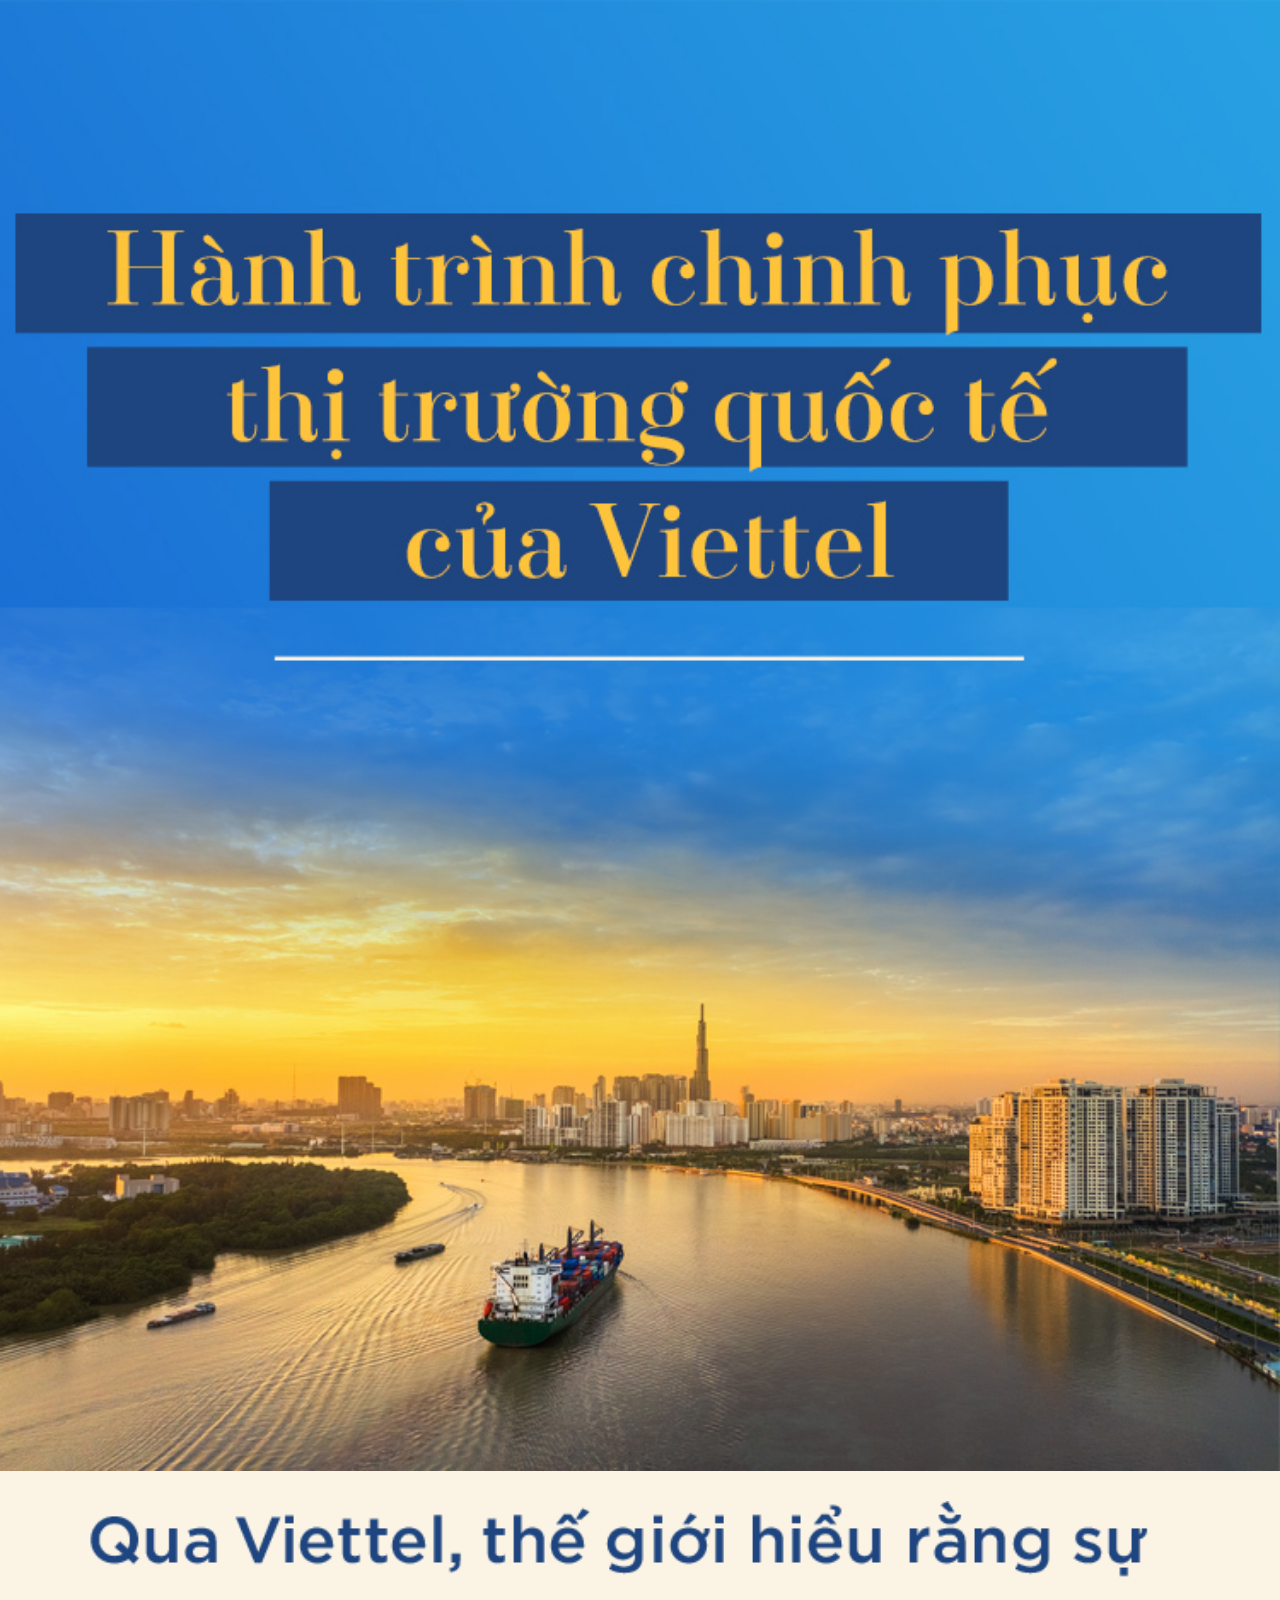
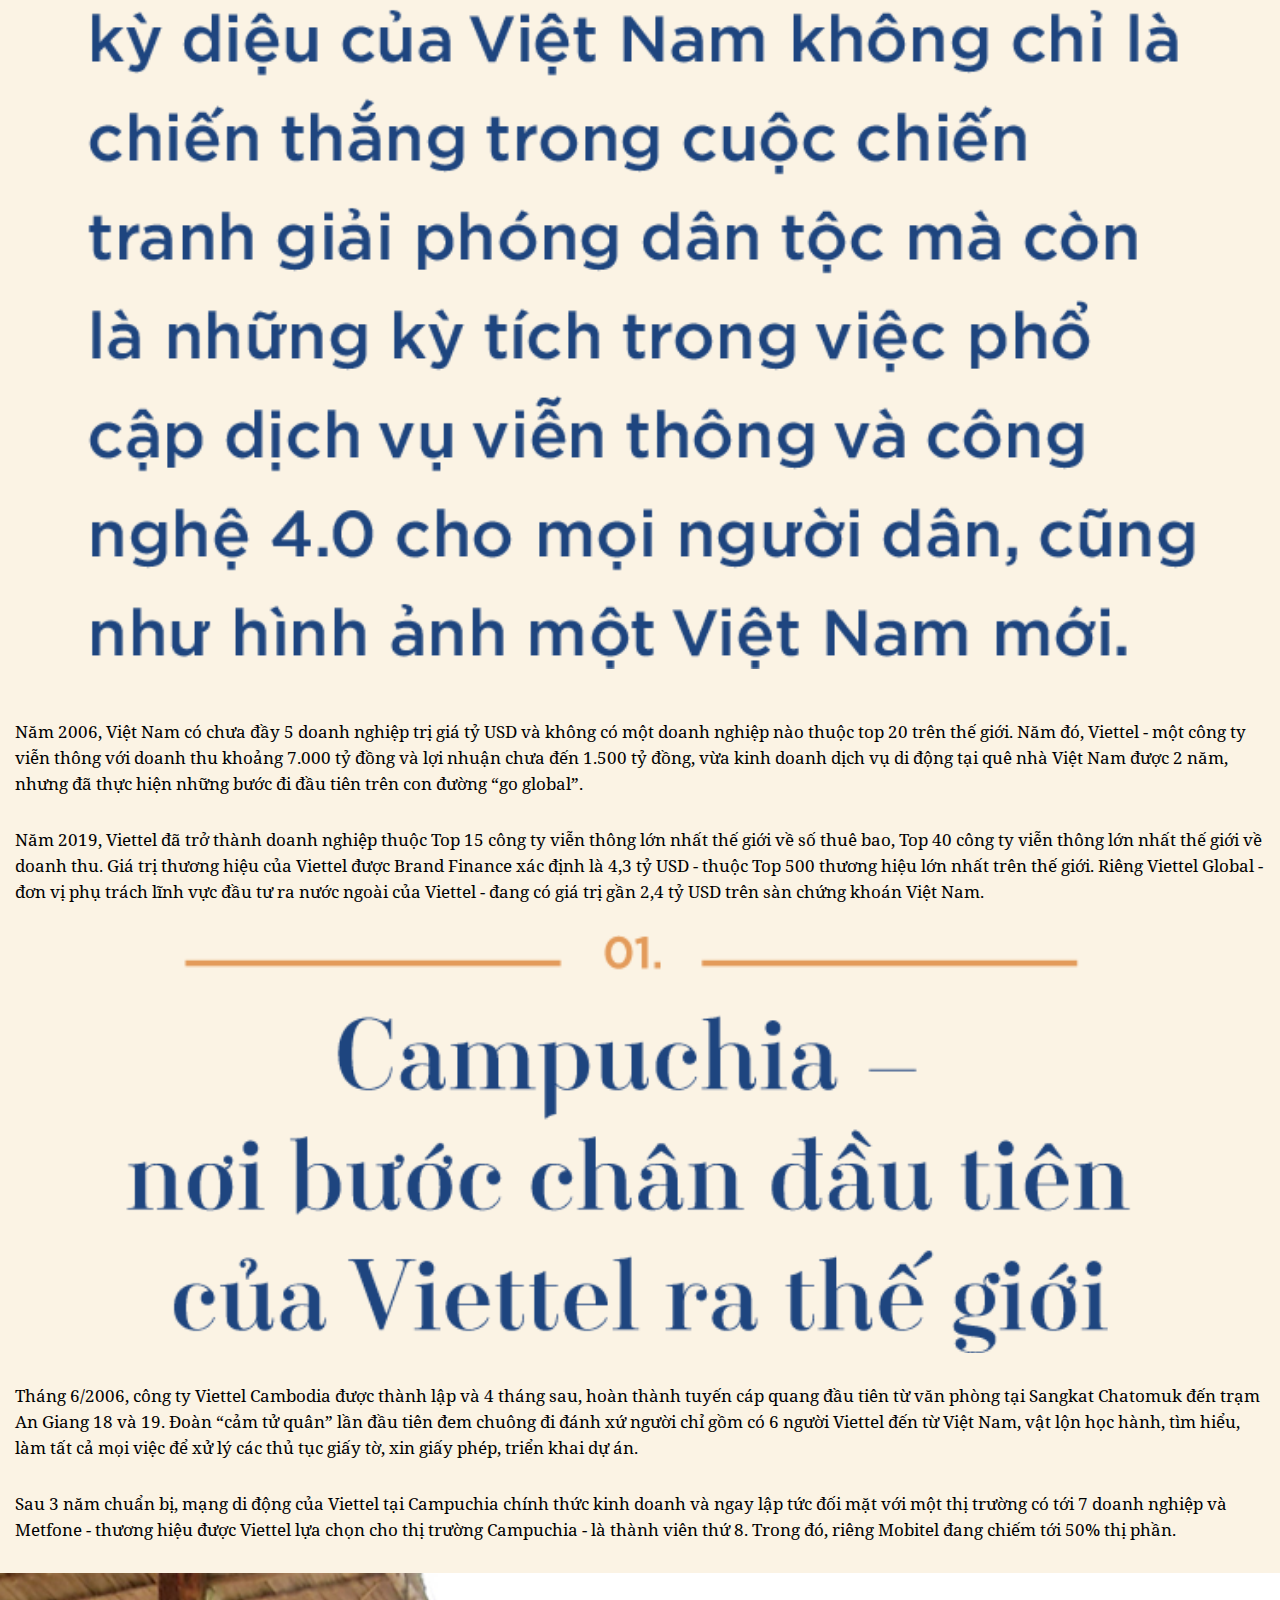
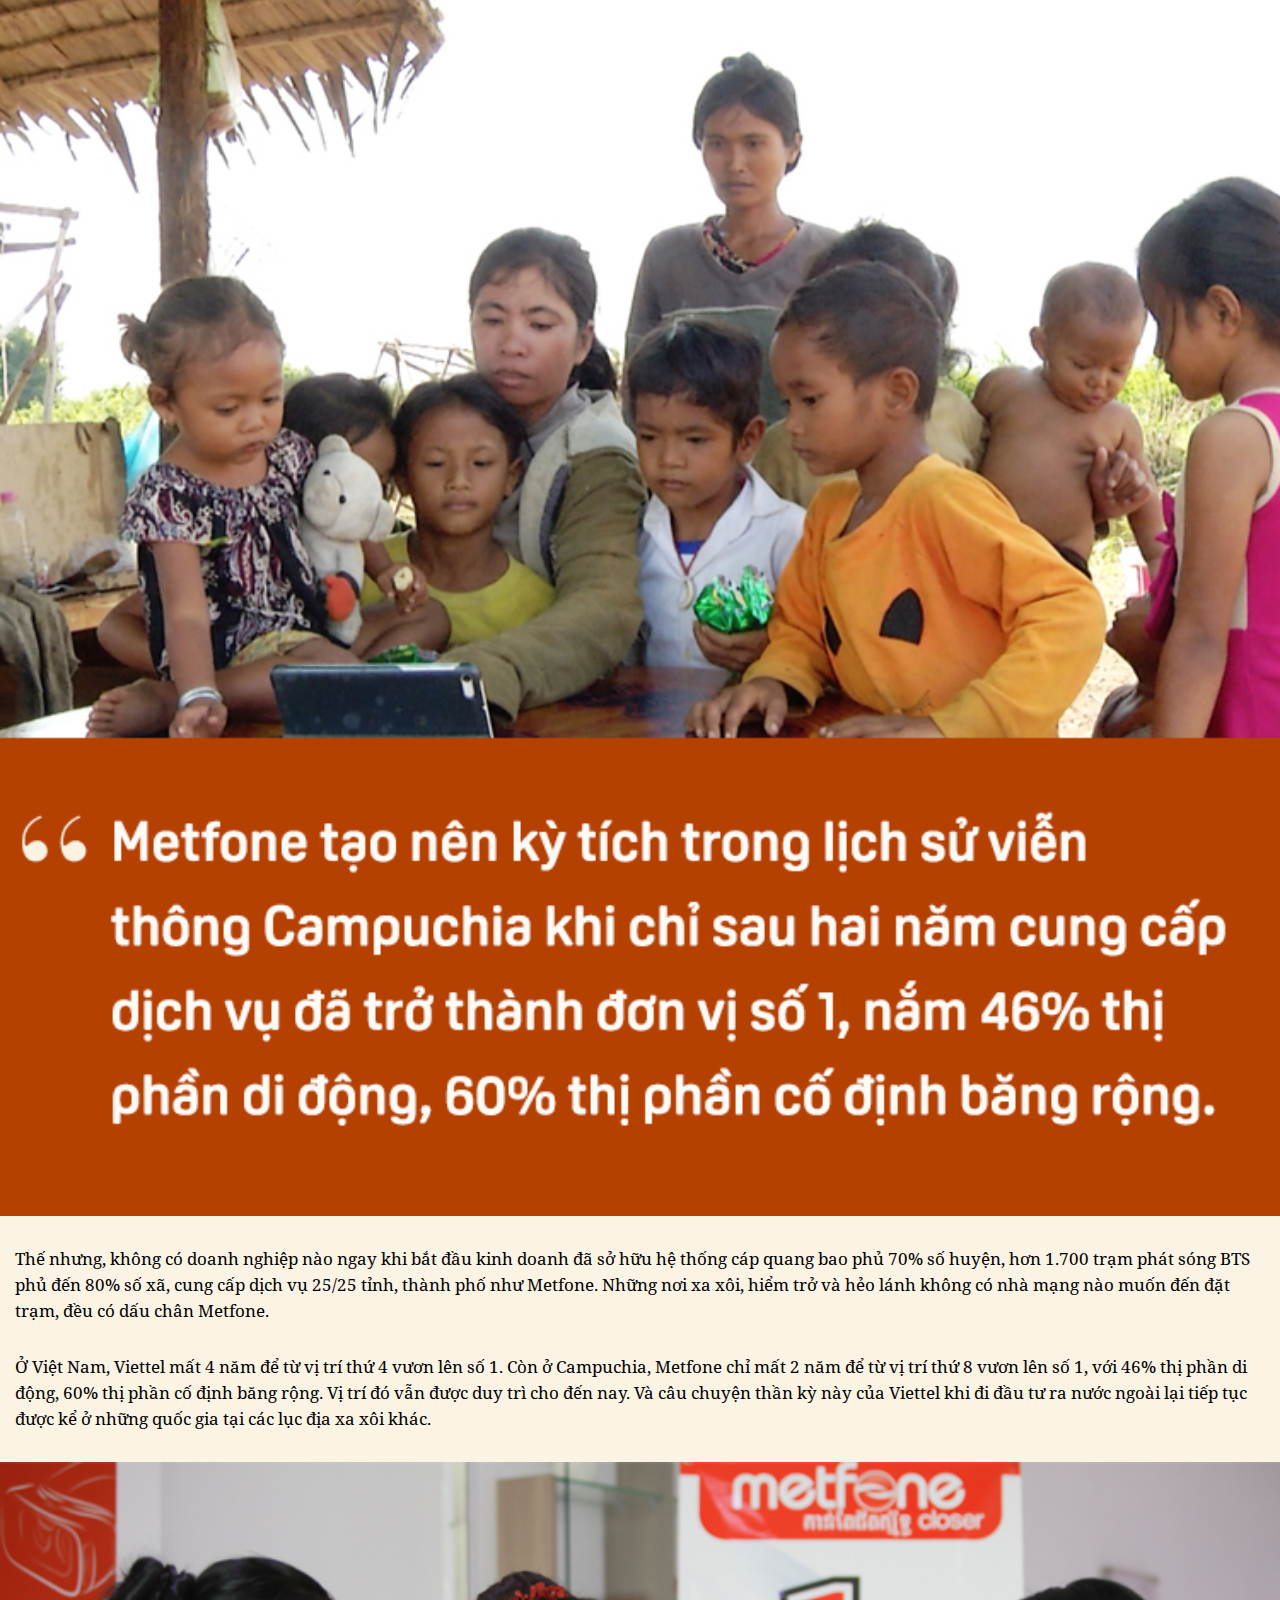
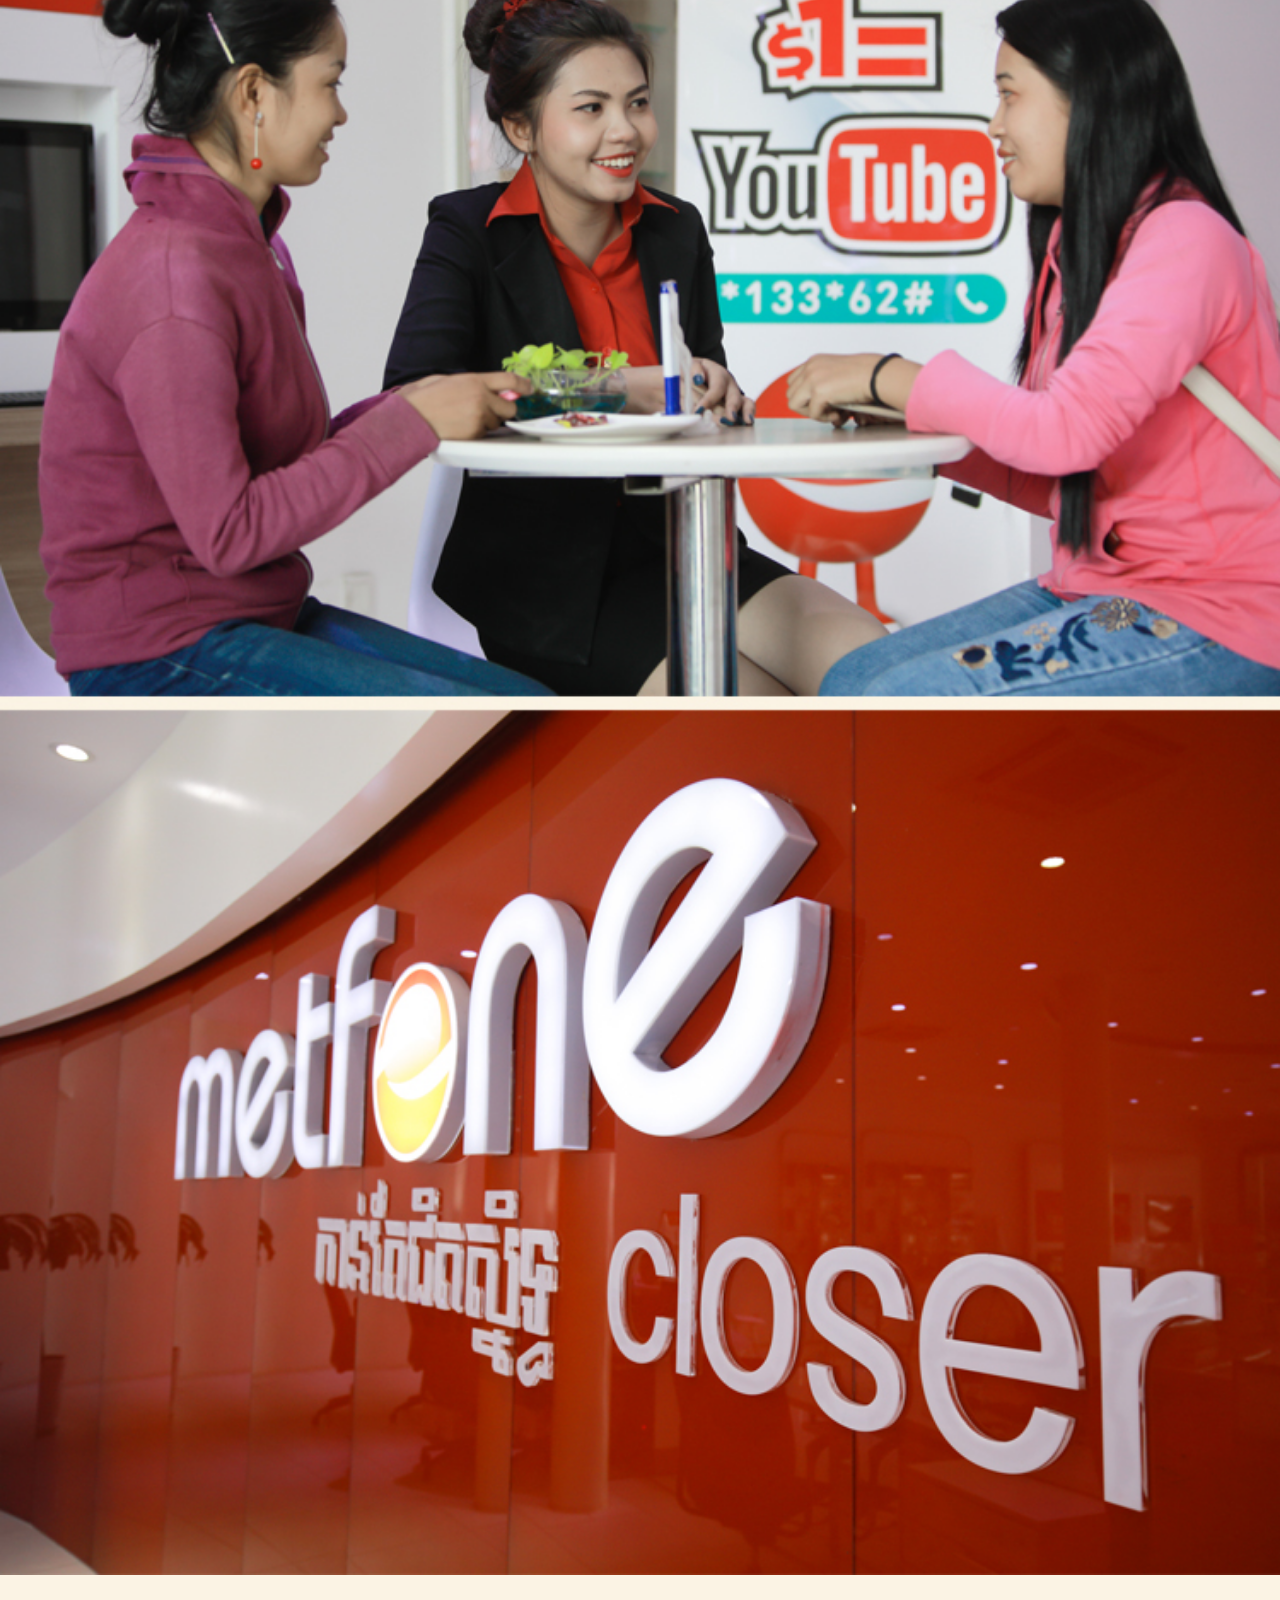
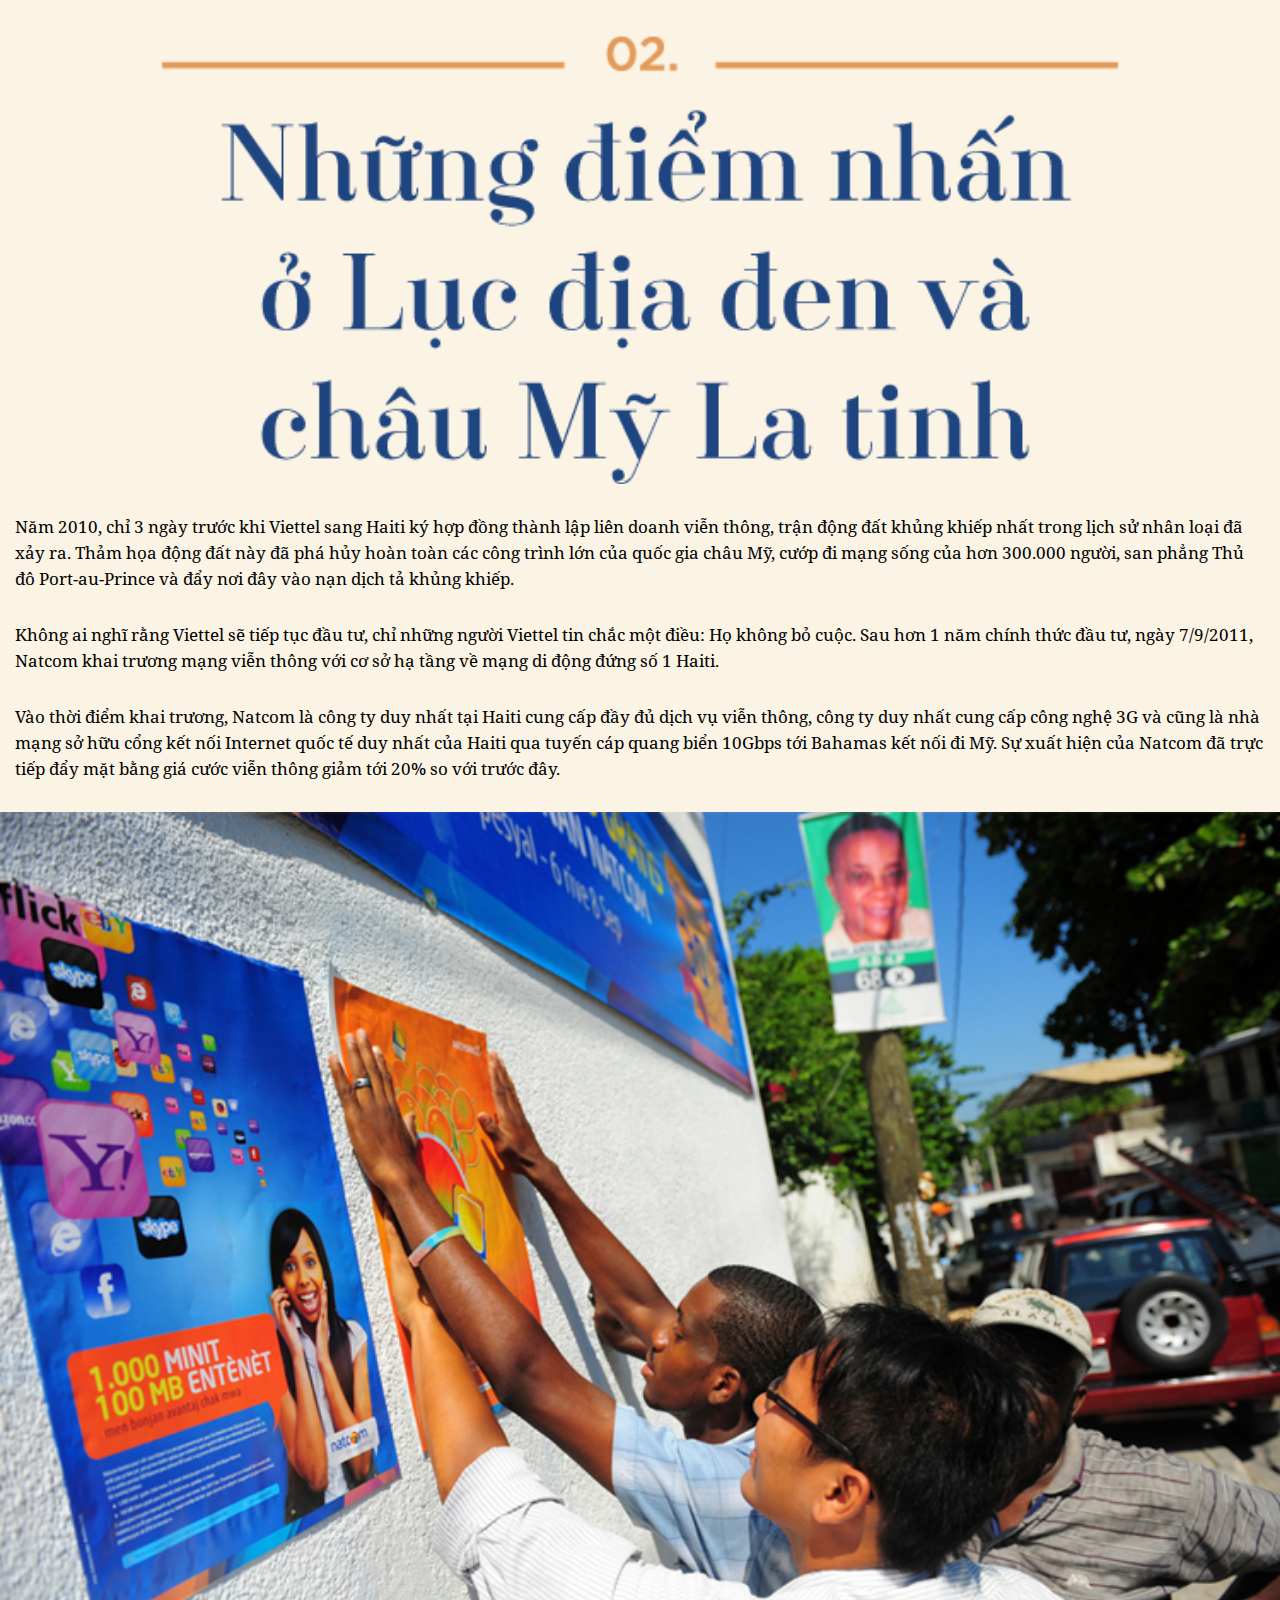
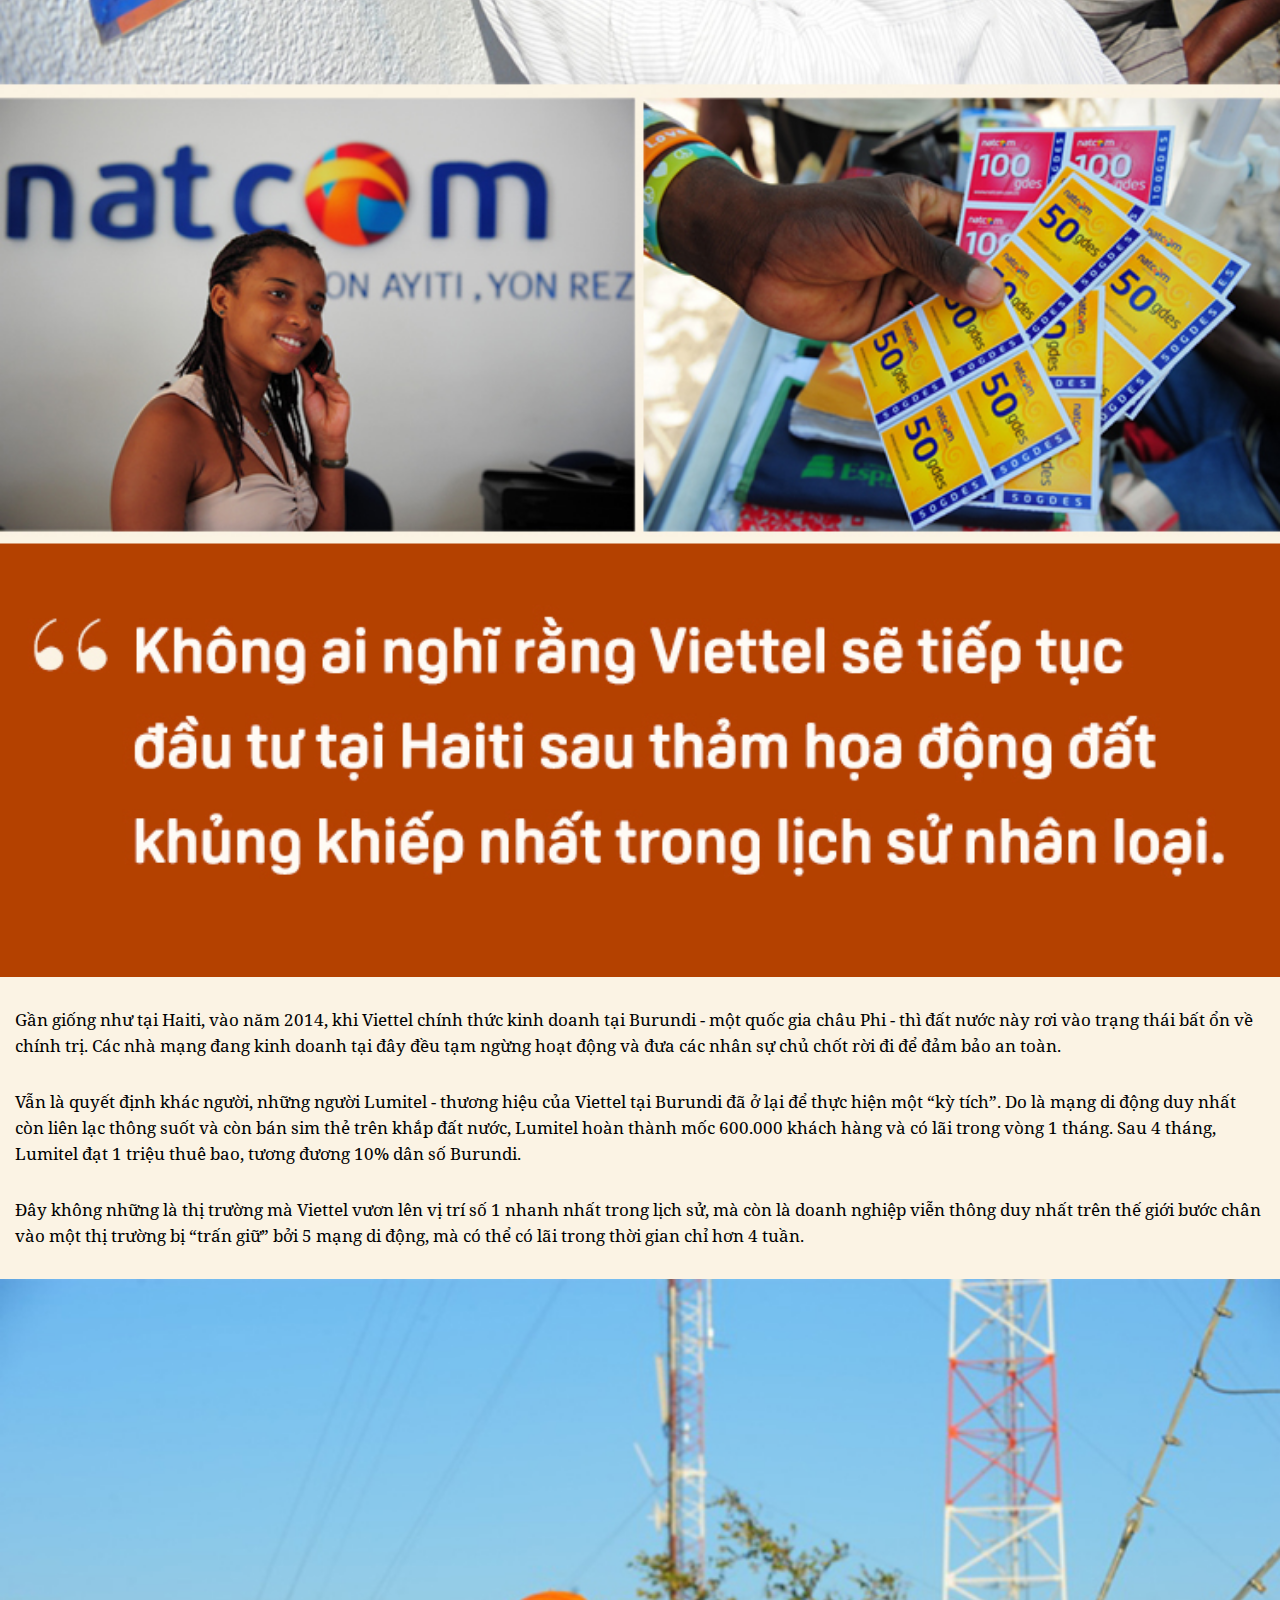
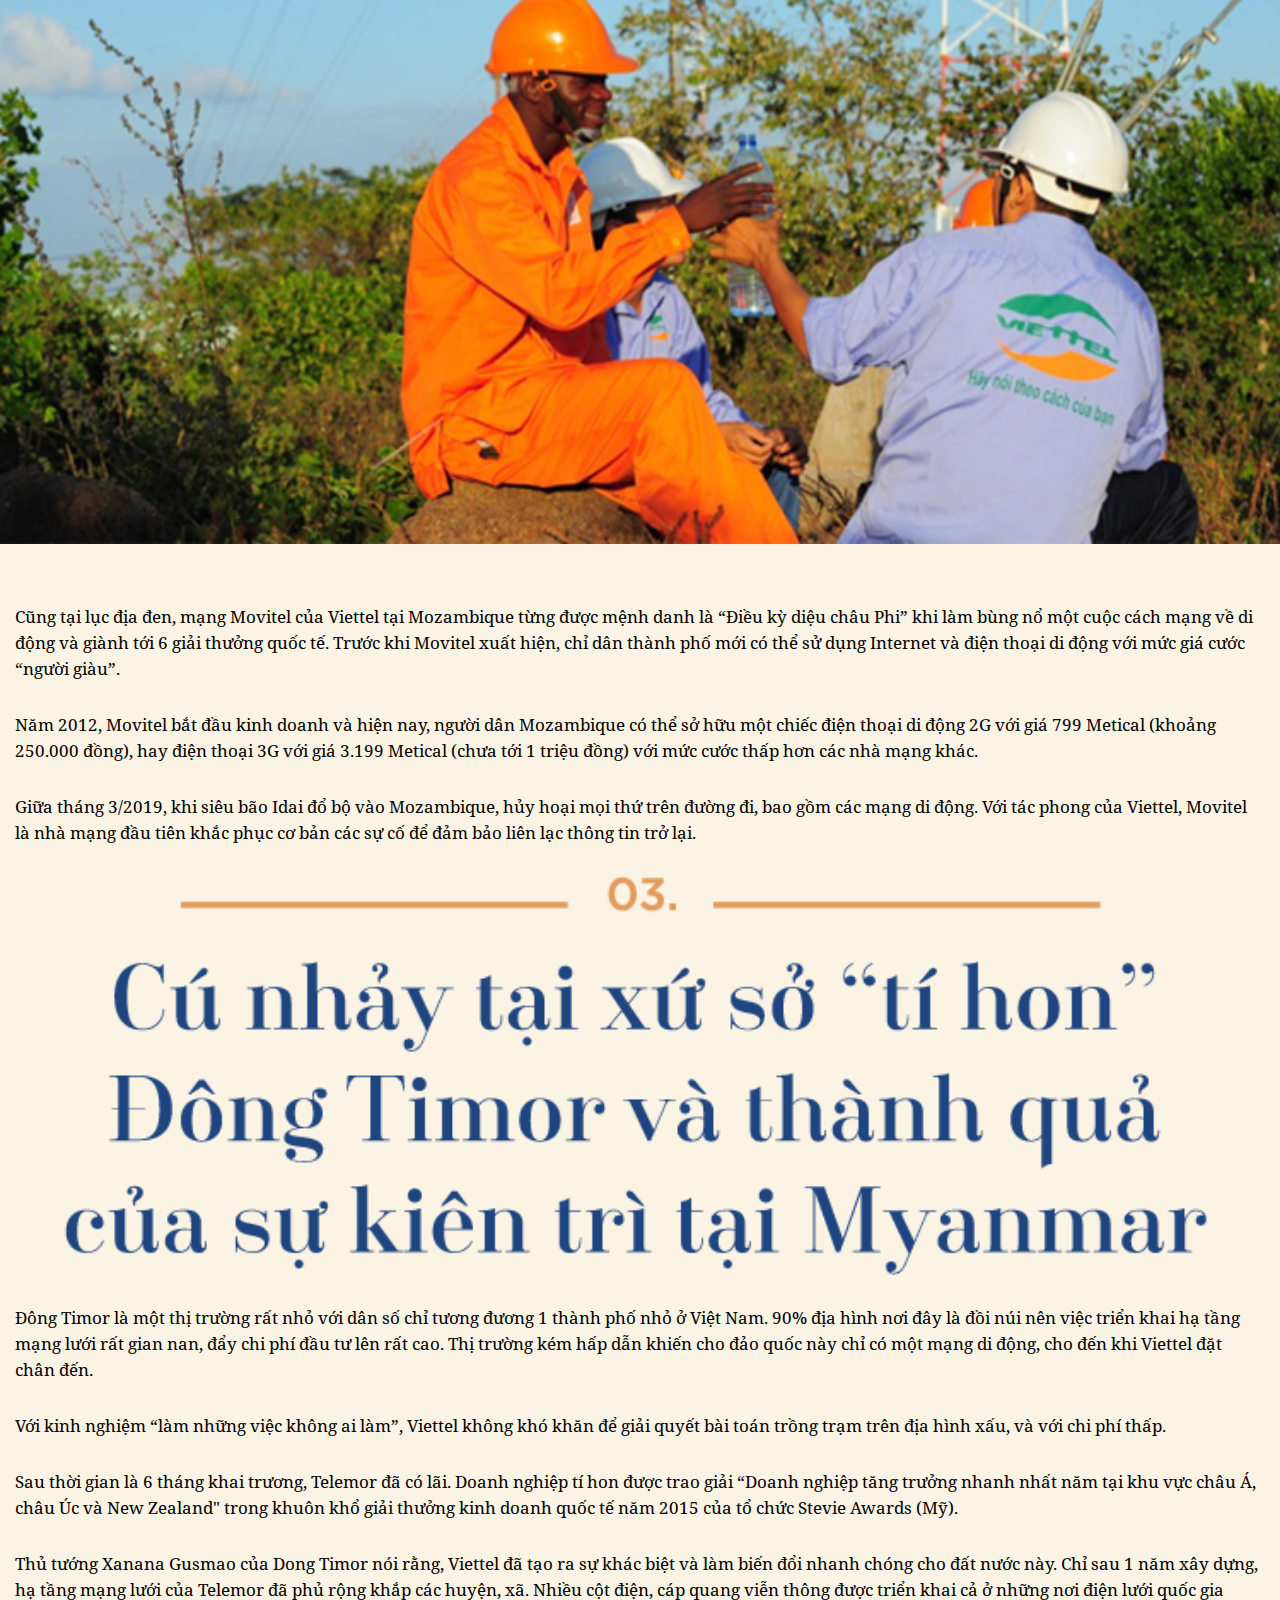
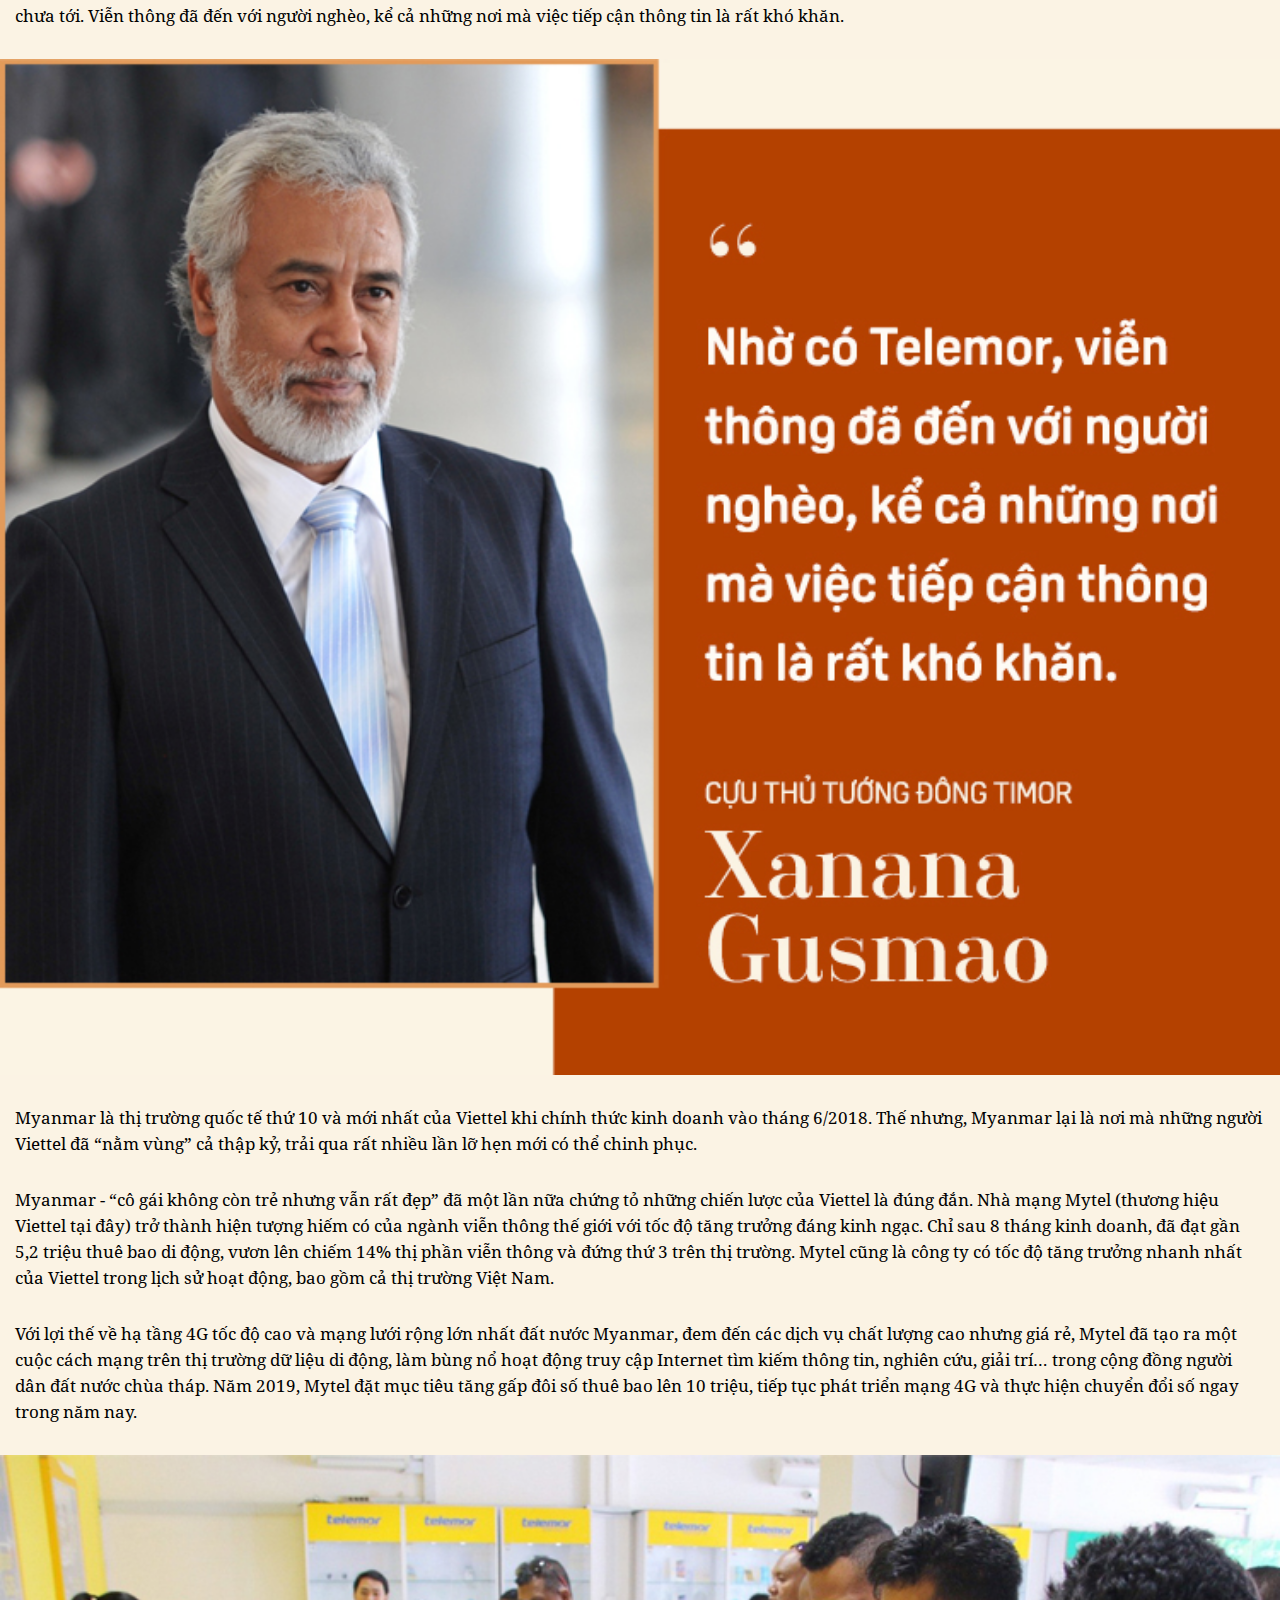
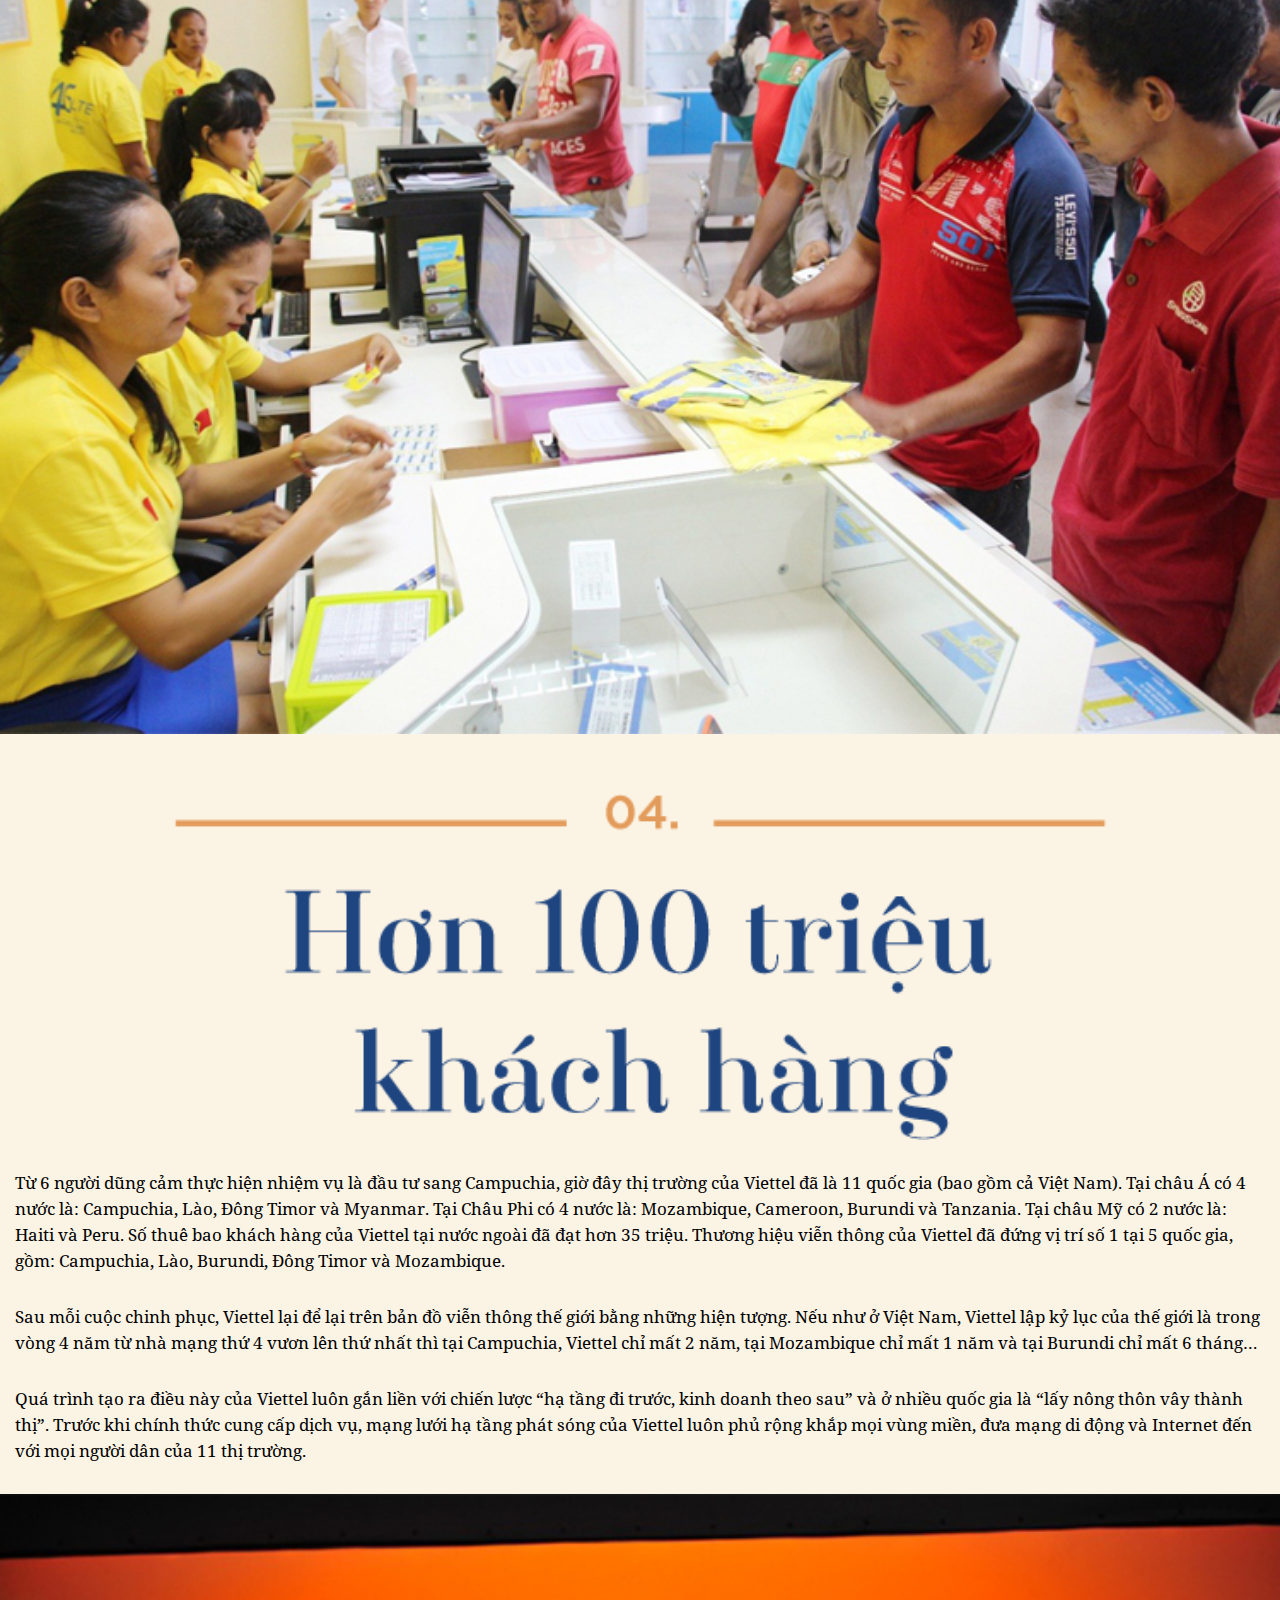
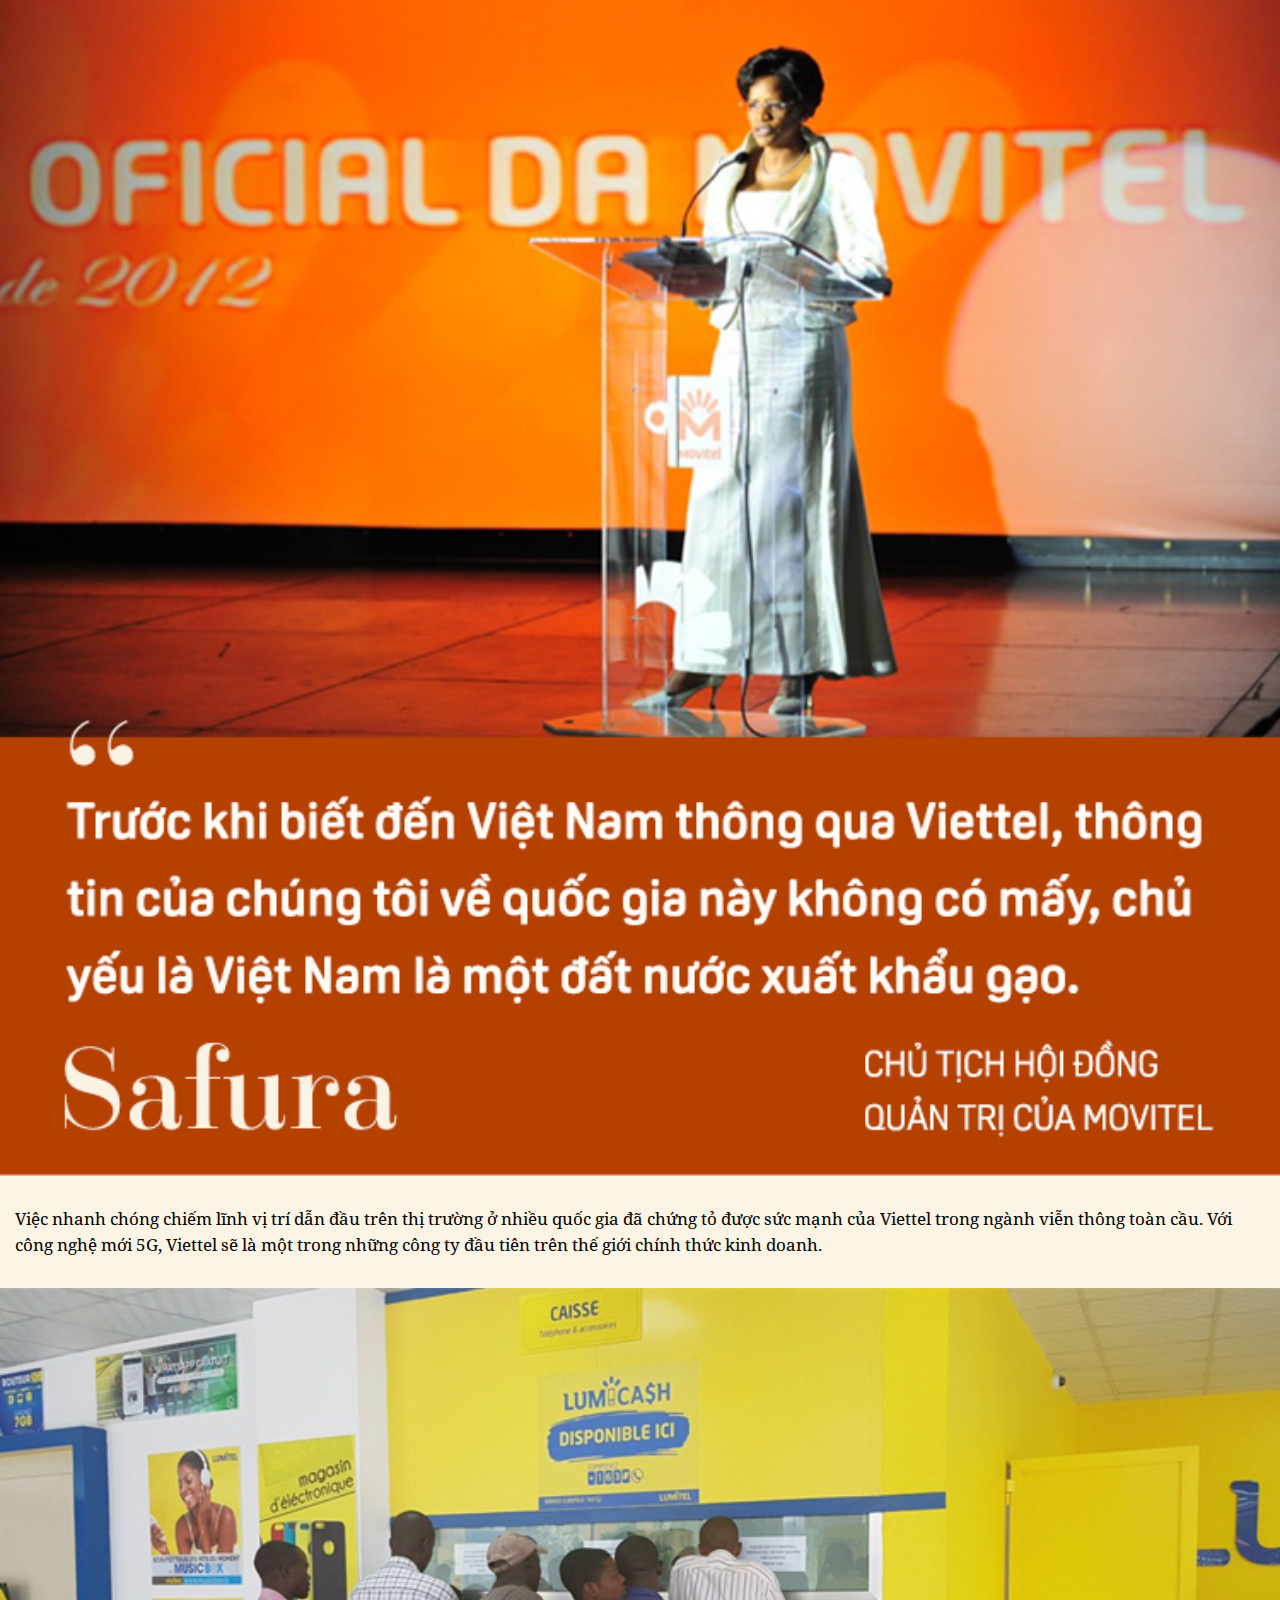
==== commit 01b5bbf0: "z" ====
--- a/mobile/index.html
+++ b/mobile/index.html
@@ -22,9 +22,9 @@
 
         <div class="emag-main">
             <div class="emag-content">
-                <p>Năm 2006, Việt Nam có chưa đầy 5 doanh nghiệp trị giá tỷ đô và không có một doanh nghiệp nào thuộc top 20 trên thế giới. Năm đó, Viettel – một công ty viễn thông với doanh thu khoảng 7.000 tỷ đồng và lợi nhuận chưa đến 1.500 tỷ đồng, vừa kinh doanh dịch vụ di động tại quê nhà Việt Nam được 2 năm, nhưng đã thực hiện những bước đi đầu tiên trên con đường “go global”.</p>
+                <p>Năm 2006, Việt Nam có chưa đầy 5 doanh nghiệp trị giá tỷ USD và không có một doanh nghiệp nào thuộc top 20 trên thế giới. Năm đó, Viettel - một công ty viễn thông với doanh thu khoảng 7.000 tỷ đồng và lợi nhuận chưa đến 1.500 tỷ đồng, vừa kinh doanh dịch vụ di động tại quê nhà Việt Nam được 2 năm, nhưng đã thực hiện những bước đi đầu tiên trên con đường “go global”.</p>
 
-                <p>Năm 2019, Viettel đã trở thành doanh nghiệp thuộc Top 15 công ty viễn thông lớn nhất thế giới về số thuê bao, Top 40 công ty viễn thông lớn nhất thế giới về doanh thu. Giá trị thương hiệu của Viettel được Brand Finance xác định là 4,3 tỷ USD - thuộc Top 500 thương hiệu lớn nhất trên thế giới. Riêng Viettel Global – đơn vị phụ trách lĩnh vực đầu tư ra nước ngoài của Viettel – đang có giá trị gần 2,4 tỷ USD trên sàn chứng khoán Việt Nam.</p>
+                <p>Năm 2019, Viettel đã trở thành doanh nghiệp thuộc Top 15 công ty viễn thông lớn nhất thế giới về số thuê bao, Top 40 công ty viễn thông lớn nhất thế giới về doanh thu. Giá trị thương hiệu của Viettel được Brand Finance xác định là 4,3 tỷ USD - thuộc Top 500 thương hiệu lớn nhất trên thế giới. Riêng Viettel Global - đơn vị phụ trách lĩnh vực đầu tư ra nước ngoài của Viettel - đang có giá trị gần 2,4 tỷ USD trên sàn chứng khoán Việt Nam.</p>
             </div>
 
             <div class="emag-title">
@@ -34,7 +34,7 @@
             <div class="emag-content">
                 <p>Tháng 6/2006, công ty Viettel Cambodia được thành lập và 4 tháng sau, hoàn thành tuyến cáp quang đầu tiên từ văn phòng tại Sangkat Chatomuk đến trạm An Giang 18 và 19. Đoàn “cảm tử quân” lần đầu tiên đem chuông đi đánh xứ người chỉ gồm có 6 người Viettel đến từ Việt Nam, vật lộn học hành, tìm hiểu, làm tất cả mọi việc để xử lý các thủ tục giấy tờ, xin giấy phép, triển khai dự án.</p>
 
-                <p>Sau 3 năm chuẩn bị, mạng di động của Viettel tại Campuchia chính thức kinh doanh và ngay lập tức đối mặt với một thị trường có tới 7 doanh nghiệp và Metfone – thương hiệu được Viettel lựa chọn cho thị trường Campuchia – là thành viên thứ 8. Trong đó, riêng Mobitel đang chiếm tới 50% thị phần.</p>
+                <p>Sau 3 năm chuẩn bị, mạng di động của Viettel tại Campuchia chính thức kinh doanh và ngay lập tức đối mặt với một thị trường có tới 7 doanh nghiệp và Metfone - thương hiệu được Viettel lựa chọn cho thị trường Campuchia - là thành viên thứ 8. Trong đó, riêng Mobitel đang chiếm tới 50% thị phần.</p>
             </div>
 
             <img src="images/img-1.jpg" alt="">
@@ -42,7 +42,7 @@
             <div class="emag-content">
                 <p>Thế nhưng, không có doanh nghiệp nào ngay khi bắt đầu kinh doanh đã sở hữu hệ thống cáp quang bao phủ 70% số huyện, hơn 1.700 trạm phát sóng BTS phủ đến 80% số xã, cung cấp dịch vụ 25/25 tỉnh, thành phố như Metfone. Những nơi xa xôi, hiểm trở và hẻo lánh không có nhà mạng nào muốn đến đặt trạm, đều có dấu chân Metfone.</p>
                     
-                <p>Ở Việt Nam, Viettel mất 4 năm để từ vị trí thứ 4 vươn lên số 1, và là một kỳ tích chưa từng có của thế giới (2004-2008). Còn ở Campuchia, Metfone chỉ mất 2 năm để từ vị trí thứ 8 vươn lên số 1, với 46% thị phần di động, 60% thị phần cố định băng rộng. Vị trí đó vẫn được duy trì cho đến nay. Và câu chuyện thần kỳ này của Viettel khi đi đầu tư ra nước ngoài lại tiếp tục được kể ở những quốc gia tại các lục địa xa xôi khác.</p>
+                <p>Ở Việt Nam, Viettel mất 4 năm để từ vị trí thứ 4 vươn lên số 1. Còn ở Campuchia, Metfone chỉ mất 2 năm để từ vị trí thứ 8 vươn lên số 1, với 46% thị phần di động, 60% thị phần cố định băng rộng. Vị trí đó vẫn được duy trì cho đến nay. Và câu chuyện thần kỳ này của Viettel khi đi đầu tư ra nước ngoài lại tiếp tục được kể ở những quốc gia tại các lục địa xa xôi khác.</p>
             </div>
 
             <img src="images/img-2.jpg" alt="">
@@ -62,9 +62,9 @@
             <img src="images/img-3.jpg" alt="">
 
             <div class="emag-content">
-                <p>Gần giống như tại Haiti, vào năm 2014, khi Viettel chính thức kinh doanh tại Burundi – một quốc gia châu Phi – thì đất nước này rơi vào trạng thái bất ổn về chính trị. Các nhà mạng đang kinh doanh tại đây đều tạm ngừng hoạt động và đưa các nhân sự chủ chốt rời đi để đảm bảo an toàn.</p>
+                <p>Gần giống như tại Haiti, vào năm 2014, khi Viettel chính thức kinh doanh tại Burundi - một quốc gia châu Phi - thì đất nước này rơi vào trạng thái bất ổn về chính trị. Các nhà mạng đang kinh doanh tại đây đều tạm ngừng hoạt động và đưa các nhân sự chủ chốt rời đi để đảm bảo an toàn.</p>
 
-                <p>Vẫn là quyết định khác người, những người Lumitel – thương hiệu của Viettel tại Burundi đã ở lại để thực hiện một “kỳ tích”. Do là mạng di động duy nhất còn liên lạc thông suốt và còn bán sim thẻ trên khắp đất nước, Lumitel hoàn thành mốc 600.000 khách hàng và có lãi trong vòng 1 tháng. Sau 4 tháng, Lumitel đạt 1 triệu thuê bao, tương đương 10% dân số Burundi.</p>
+                <p>Vẫn là quyết định khác người, những người Lumitel - thương hiệu của Viettel tại Burundi đã ở lại để thực hiện một “kỳ tích”. Do là mạng di động duy nhất còn liên lạc thông suốt và còn bán sim thẻ trên khắp đất nước, Lumitel hoàn thành mốc 600.000 khách hàng và có lãi trong vòng 1 tháng. Sau 4 tháng, Lumitel đạt 1 triệu thuê bao, tương đương 10% dân số Burundi.</p>
 
                 <p>Đây không những là thị trường mà Viettel vươn lên vị trí số 1 nhanh nhất trong lịch sử, mà còn là doanh nghiệp viễn thông duy nhất trên thế giới bước chân vào một thị trường bị “trấn giữ” bởi 5 mạng di động, mà có thể có lãi trong thời gian chỉ hơn 4 tuần.</p>
             </div>
@@ -74,7 +74,9 @@
             <img src="images/img-5.jpg" alt="">
 
             <div class="emag-content">
-                <p>Cũng tại lục địa đen, mạng Movitel của Viettel tại Mozambique từng được mệnh danh là “Điều kỳ diệu châu Phi” khi làm bùng nổ một cuộc cách mạng về di động và giành tới 6 giải thưởng quốc tế. Trước khi Movitel xuất hiện, chỉ dân thành phố mới có thể sử dụng Internet và điện thoại di động với mức giá cước “người giàu”. Năm 2012, Movitel bắt đầu kinh doanh và hiện nay, người dân Mozambique có thể sở hữu một chiếc điện thoại di động 2G với giá 799 Metical (khoảng 250.000 đồng), hay điện thoại 3G với giá 3.199 Metical (chưa tới 1 triệu đồng) với mức cước thấp hơn các nhà mạng khác.</p>
+                <p>Cũng tại lục địa đen, mạng Movitel của Viettel tại Mozambique từng được mệnh danh là “Điều kỳ diệu châu Phi” khi làm bùng nổ một cuộc cách mạng về di động và giành tới 6 giải thưởng quốc tế. Trước khi Movitel xuất hiện, chỉ dân thành phố mới có thể sử dụng Internet và điện thoại di động với mức giá cước “người giàu”.</p>
+
+                <p>Năm 2012, Movitel bắt đầu kinh doanh và hiện nay, người dân Mozambique có thể sở hữu một chiếc điện thoại di động 2G với giá 799 Metical (khoảng 250.000 đồng), hay điện thoại 3G với giá 3.199 Metical (chưa tới 1 triệu đồng) với mức cước thấp hơn các nhà mạng khác.</p>
 
                 <p>Giữa tháng 3/2019, khi siêu bão Idai đổ bộ vào Mozambique, hủy hoại mọi thứ trên đường đi, bao gồm các mạng di động. Với tác phong của Viettel, Movitel là nhà mạng đầu tiên khắc phục cơ bản các sự cố để đảm bảo liên lạc thông tin trở lại.</p>
             </div>
@@ -84,11 +86,13 @@
             </div>
 
             <div class="emag-content">
-                <p>Đông Timor là một thị trường rất nhỏ với dân số chỉ tương đương 1 thành phố nhỏ ở Việt Nam. 90% địa hình nơi đây là đồi núi nên việc triển khai hạ tầng mạng lưới rất gian nan, đẩy chi phí đầu tư lên rất cao. Thị trường kém hấp dẫn khiến cho đảo quốc này chỉ có một mạng di động, cho đến khi Viettel đặt chân đến. Với kinh nghiệm “làm những việc không ai làm”, Viettel không khó khăn để giải quyết bài toán trồng trạm trên địa hình xấu, và với chi phí thấp.</p>
+                <p>Đông Timor là một thị trường rất nhỏ với dân số chỉ tương đương 1 thành phố nhỏ ở Việt Nam. 90% địa hình nơi đây là đồi núi nên việc triển khai hạ tầng mạng lưới rất gian nan, đẩy chi phí đầu tư lên rất cao. Thị trường kém hấp dẫn khiến cho đảo quốc này chỉ có một mạng di động, cho đến khi Viettel đặt chân đến.</p>
 
-                <p>Sau thời gian siêu tốc là 6 tháng khai trương, Telemor đã có lãi. Doanh nghiệp tí hon được trao giải “Doanh nghiệp tăng trưởng nhanh nhất năm tại khu vực châu Á, châu Úc và New Zealand" trong khuôn khổ Giải thưởng Kinh doanh Quốc tế năm 2015 của tổ chức Stevie Awards (Mỹ).</p>
+                <p>Với kinh nghiệm “làm những việc không ai làm”, Viettel không khó khăn để giải quyết bài toán trồng trạm trên địa hình xấu, và với chi phí thấp.</p>
 
-                <p>Thủ tướng Xanana Gusmao của Đông Timor nói rằng, Viettel đã tạo ra sự khác biệt và làm biến đổi nhanh chóng cho đất nước này. Chỉ sau 1 năm xây dựng, hạ tầng mạng lưới của Telemor đã phủ rộng khắp các huyện, xã. Nhiều cột điện, cáp quang viễn thông được triển khai cả ở những nơi điện lưới quốc gia chưa tới. Viễn thông đã đến với người nghèo, kể cả những nơi mà việc tiếp cận thông tin là rất khó khăn.</p>
+                <p>Sau thời gian là 6 tháng khai trương, Telemor đã có lãi. Doanh nghiệp tí hon được trao giải “Doanh nghiệp tăng trưởng nhanh nhất năm tại khu vực châu Á, châu Úc và New Zealand" trong khuôn khổ giải thưởng kinh doanh quốc tế năm 2015 của tổ chức Stevie Awards (Mỹ).</p>
+
+                <p>Thủ tướng Xanana Gusmao của Dong Timor nói rằng, Viettel đã tạo ra sự khác biệt và làm biến đổi nhanh chóng cho đất nước này. Chỉ sau 1 năm xây dựng, hạ tầng mạng lưới của Telemor đã phủ rộng khắp các huyện, xã. Nhiều cột điện, cáp quang viễn thông được triển khai cả ở những nơi điện lưới quốc gia chưa tới. Viễn thông đã đến với người nghèo, kể cả những nơi mà việc tiếp cận thông tin là rất khó khăn.</p>
             </div>
 
             <img src="images/img-6.jpg" alt="">
@@ -110,25 +114,21 @@
             <div class="emag-content">
                 <p>Từ 6 người dũng cảm thực hiện nhiệm vụ là đầu tư sang Campuchia, giờ đây thị trường của Viettel đã là 11 quốc gia (bao gồm cả Việt Nam). Tại châu Á có 4 nước là: Campuchia, Lào, Đông Timor và Myanmar. Tại Châu Phi có 4 nước là: Mozambique, Cameroon, Burundi và Tanzania. Tại châu Mỹ có 2 nước là: Haiti và Peru. Số thuê bao khách hàng của Viettel tại nước ngoài đã đạt hơn 35 triệu. Thương hiệu viễn thông của Viettel đã đứng vị trí số 1 tại 5 quốc gia, gồm: Campuchia, Lào, Burundi, Đông Timor và Mozambique.</p>
 
-                <p>Sau mỗi cuộc chinh phục, Viettel lại để lại trên bản đồ viễn thông thế giới bằng những kỳ tích, những hiện tượng. Nếu như ở Việt Nam, Viettel lập kỷ lục của thế giới là trong vòng 4 năm từ nhà mạng thứ 4 vươn lên thứ nhất thì tại Campuchia, Viettel chỉ mất 2 năm, tại Mozambique chỉ mất 1 năm và tại Burundi chỉ mất 6 tháng…</p>
+                <p>Sau mỗi cuộc chinh phục, Viettel lại để lại trên bản đồ viễn thông thế giới bằng những hiện tượng. Nếu như ở Việt Nam, Viettel lập kỷ lục của thế giới là trong vòng 4 năm từ nhà mạng thứ 4 vươn lên thứ nhất thì tại Campuchia, Viettel chỉ mất 2 năm, tại Mozambique chỉ mất 1 năm và tại Burundi chỉ mất 6 tháng…</p>
 
-                <p>Quá trình tạo ra điều kỳ diệu của Viettel luôn gắn liền với chiến lược “hạ tầng đi trước, kinh doanh theo sau” và ở nhiều quốc gia là “lấy nông thôn vây thành thị”. Trước khi chính thức cung cấp dịch vụ, mạng lưới hạ tầng phát sóng của Viettel luôn phủ rộng khắp mọi vùng miền, đưa mạng di động và Internet đến với mọi người dân của 11 thị trường.</p>
+                <p>Quá trình tạo ra điều này của Viettel luôn gắn liền với chiến lược “hạ tầng đi trước, kinh doanh theo sau” và ở nhiều quốc gia là “lấy nông thôn vây thành thị”. Trước khi chính thức cung cấp dịch vụ, mạng lưới hạ tầng phát sóng của Viettel luôn phủ rộng khắp mọi vùng miền, đưa mạng di động và Internet đến với mọi người dân của 11 thị trường.</p>
             </div> 
 
             <img src="images/img-8.jpg" alt="">
 
             <div class="emag-content">
-                <p>“Việt Nam mà có viễn thông ư? Bà sẽ thua” - bà Safura, Ủy viên Trung ương Đảng Frelimo, Chủ tịch Hội đồng Quản trị của Movitel nhớ lại câu hỏi mà mình luôn phải đối mặt khi quyết định hợp tác với Viettel để mở mạng di động tại Mozambique.</p>
-
-                <p>“Trước khi biết đến Việt Nam thông qua Viettel, thông tin của chúng tôi về quốc gia này không có mấy, chủ yếu là Việt Nam là một đất nước xuất khẩu gạo. Và không thể thiếu là ấn tượng về chiến tranh ở Việt Nam, những bộ phim của Việt Nam được chiếu ở đây cũng như thông tin về những cuộc cách mạng trong lịch sử của hai nước”, bà Safura chia sẻ. Nhưng bây giờ, mọi suy nghĩ đã thay đổi và Chủ tịch HĐQT Movitel rất tự hào với quyết định năm xưa của mình.</p>
-
                 <p>Việc nhanh chóng chiếm lĩnh vị trí dẫn đầu trên thị trường ở nhiều quốc gia đã chứng tỏ được sức mạnh của Viettel trong ngành viễn thông toàn cầu. Với công nghệ mới 5G, Viettel sẽ là một trong những công ty đầu tiên trên thế giới chính thức kinh doanh.</p>
             </div>
 
             <img src="images/img-9.jpg" alt="">
 
             <div class="emag-content">
-                <p>Và họ không dừng lại ở đó. Hệ thống hạ tầng sâu rộng và hiện đại mà Viettel xây dựng sẽ trở thành nền tảng vững chắc để Viettel triển khai hàng loạt dự án 4.0 tại các trong các lĩnh vực như giáo dục, nông nghiệp, giao thông, an ninh… với lợi thế vượt trội so với đối thủ.</p>
+                <p>Và họ không dừng lại ở đó. Hệ thống hạ tầng sâu rộng và hiện đại mà Viettel xây dựng sẽ trở thành nền tảng vững chắc để Viettel triển khai hàng loạt dự án 4.0 tại các trong các lĩnh vực như giáo dục, nông nghiệp, giao thông, an ninh… với lợi thế so với đối thủ.</p>
 
                 <p>Những sản phẩm 4.0 của Viettel đã và sẽ giúp cho các dịch vụ công nghệ thông tin kết hợp viễn thông đi vào mọi ngõ ngách của cuộc sống. Một ví dụ tiêu biểu, ví điện tử Emoney được Metfone cung cấp năm 2015 ở Campuchia đã tạo ra một cuộc cách mạng trong thanh toán trực tuyến tại đất nước chùa tháp.</p>
 
@@ -140,9 +140,7 @@
             <div class="emag-content">
                 <p>Hoạt động trên nhiều múi giờ, tại ba châu lục Á, Phi và Mỹ Latinh, người Viettel nói rằng, mặt trời sẽ không bao giờ lặn ở Viettel.</p>
 
-                <p>Nhưng đó không chỉ là vầng mặt trời của tự nhiên, mà nó chính là khát vọng Viettel luôn cháy không ngừng trong suốt 30 năm nay và cả trong tương lai. Nếu không có khát vọng và chủ động bước chân ra khỏi biên giới Việt Nam ngay từ khi còn là một doanh nghiệp viễn thông nhỏ bé thì Viettel đã không có một thị trường toàn cầu với 320 triệu dân và hơn 100 triệu khách hàng như hôm nay.</p>
-
-                <p>Và qua Viettel, thế giới hiểu rằng sự kỳ diệu của Việt Nam không chỉ là chiến thắng trong cuộc chiến tranh giải phóng dân tộc, không chỉ là thiên nhiên tươi đẹp hay thế mạnh về nông nghiệp, mà còn là những điều thần kỳ về viễn thông và công nghệ, đem đến sự “lột xác” cho Việt Nam và 10 quốc gia khác trên địa cầu.</p>
+                <p>Nó chính là khát vọng Viettel luôn cháy không ngừng trong suốt 30 năm nay và cả trong tương lai. Nếu không có khát vọng và chủ động bước chân ra khỏi biên giới Việt Nam ngay từ khi còn là một doanh nghiệp viễn thông nhỏ bé thì Viettel đã không có một thị trường toàn cầu với 320 triệu dân và hơn 100 triệu khách hàng như hôm nay.</p>
             </div>
 
             <div class="emag-credit">
